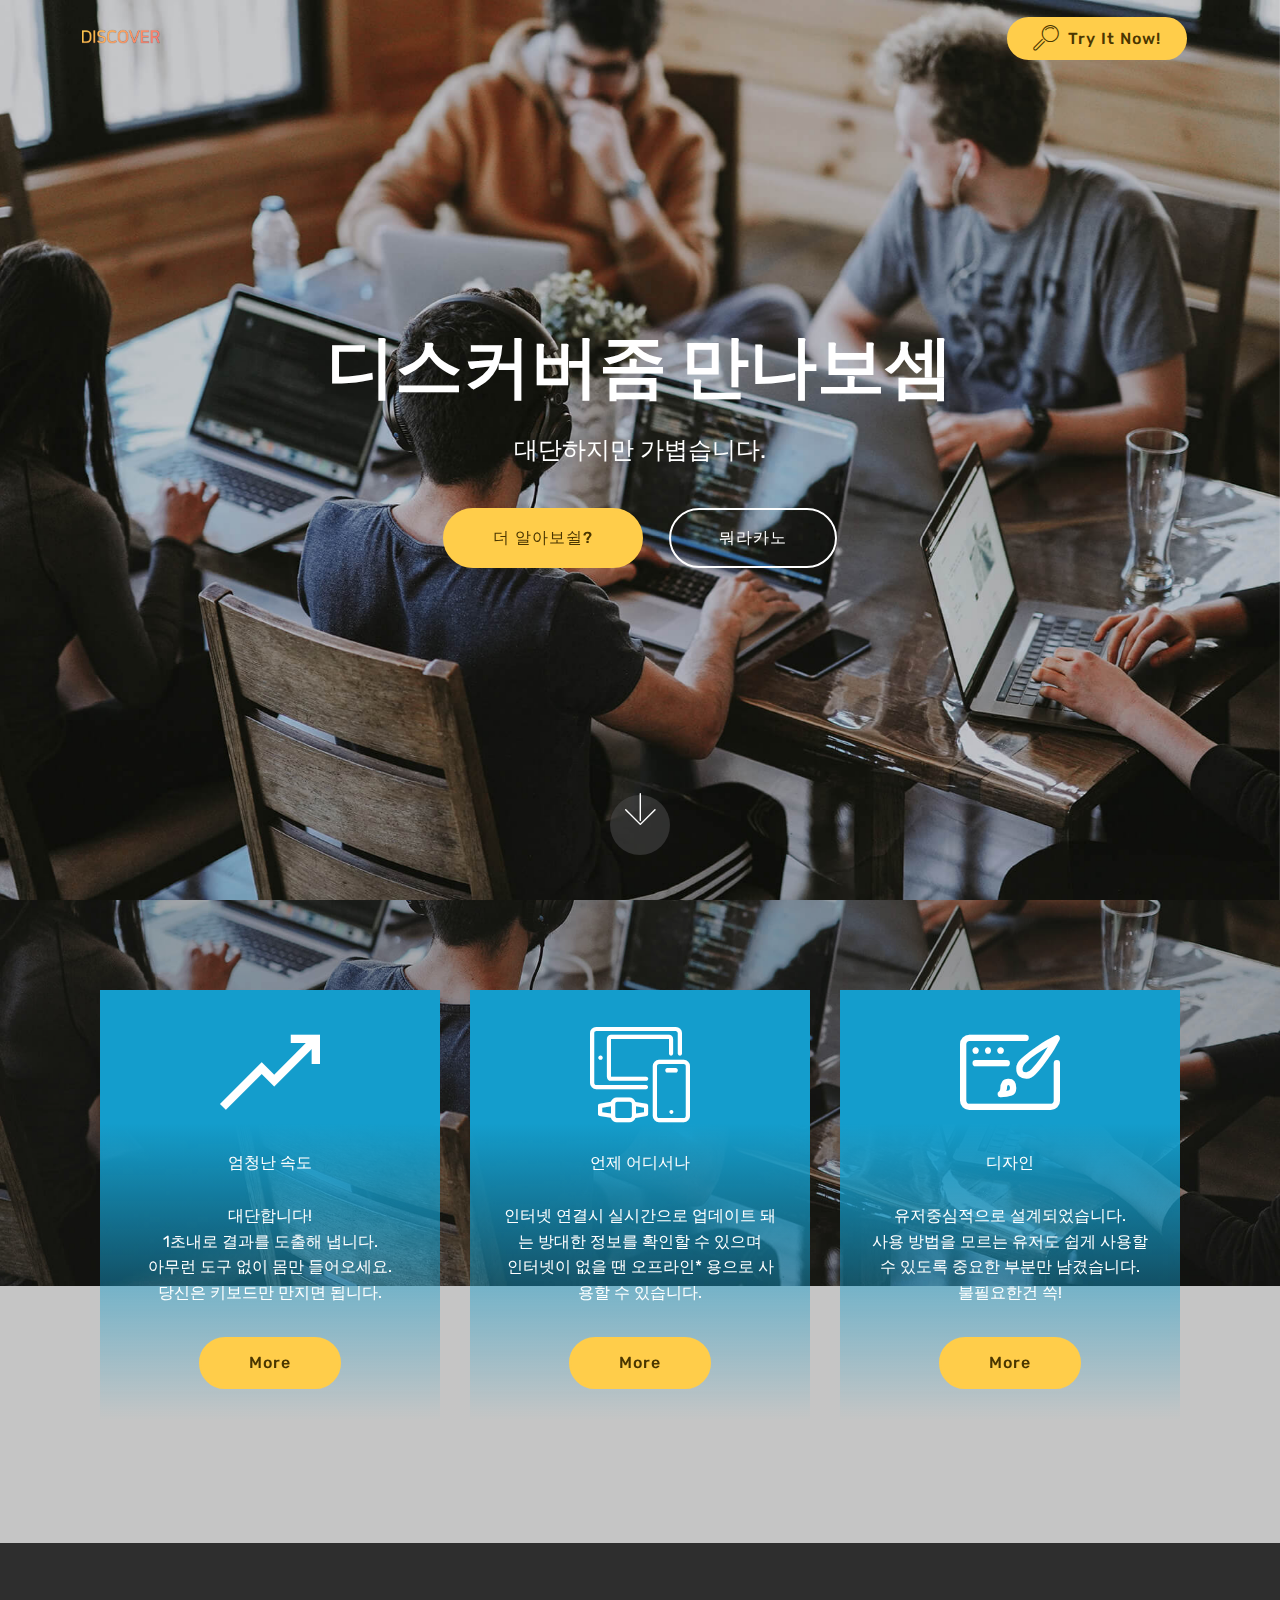
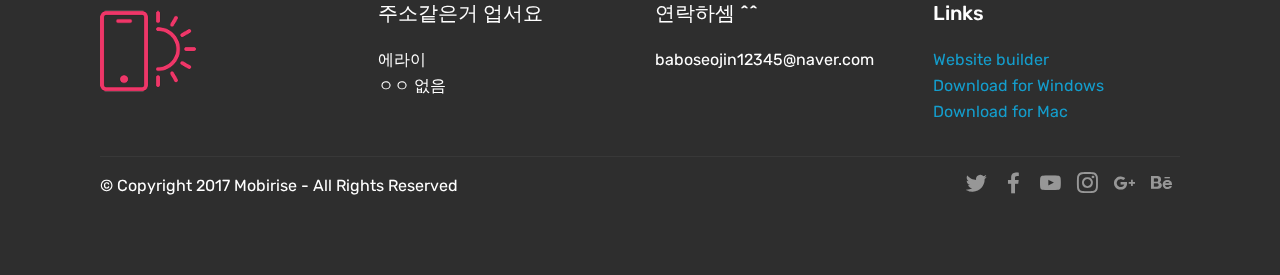
==== index.html @ 0648390c "create github pages" ====
<!DOCTYPE html>
<html  >
<head>
  <!-- Site made with Mobirise Website Builder v4.12.3, https://mobirise.com -->
  <meta charset="UTF-8">
  <meta http-equiv="X-UA-Compatible" content="IE=edge">
  <meta name="generator" content="Mobirise v4.12.3, mobirise.com">
  <meta name="viewport" content="width=device-width, initial-scale=1, minimum-scale=1">
  <link rel="shortcut icon" href="assets/images/-.-1-48.png-122x90.png" type="image/x-icon">
  <meta name="description" content="디스커버에서 검색하세요.">
  
  
  <title>디스커버-최상의 검색엔진</title>
  <link rel="stylesheet" href="assets/web/assets/mobirise-icons2/mobirise2.css">
  <link rel="stylesheet" href="assets/web/assets/mobirise-icons/mobirise-icons.css">
  <link rel="stylesheet" href="assets/web/assets/mobirise-icons-bold/mobirise-icons-bold.css">
  <link rel="stylesheet" href="assets/bootstrap/css/bootstrap.min.css">
  <link rel="stylesheet" href="assets/bootstrap/css/bootstrap-grid.min.css">
  <link rel="stylesheet" href="assets/bootstrap/css/bootstrap-reboot.min.css">
  <link rel="stylesheet" href="assets/tether/tether.min.css">
  <link rel="stylesheet" href="assets/socicon/css/styles.css">
  <link rel="stylesheet" href="assets/dropdown/css/style.css">
  <link rel="stylesheet" href="assets/theme/css/style.css">
  <link rel="preload" as="style" href="assets/mobirise/css/mbr-additional.css"><link rel="stylesheet" href="assets/mobirise/css/mbr-additional.css" type="text/css">
  
  
  
</head>
<body>
  <section class="menu cid-qTkzRZLJNu" once="menu" id="menu1-0">

    

    <nav class="navbar navbar-expand beta-menu navbar-dropdown align-items-center navbar-fixed-top navbar-toggleable-sm bg-color transparent">
        <button class="navbar-toggler navbar-toggler-right" type="button" data-toggle="collapse" data-target="#navbarSupportedContent" aria-controls="navbarSupportedContent" aria-expanded="false" aria-label="Toggle navigation">
            <div class="hamburger">
                <span></span>
                <span></span>
                <span></span>
                <span></span>
            </div>
        </button>
        <div class="menu-logo">
            <div class="navbar-brand">
                <span class="navbar-logo">
                    <a href="http://naver.me/FGpMExD5" target="_blank">
                         <img src="assets/images/-.-1-48.png-122x90.png" alt="discover" title="" style="height: 3.8rem;">
                    </a>
                </span>
                
            </div>
        </div>
        <div class="collapse navbar-collapse" id="navbarSupportedContent">
            <ul class="navbar-nav nav-dropdown" data-app-modern-menu="true"><li class="nav-item">
                    <a class="nav-link link text-white display-4" href="https://mobirise.com">
                        </a>
                </li></ul>
            <div class="navbar-buttons mbr-section-btn"><a class="btn btn-sm btn-success display-4" href="http://naver.me/FGpMExD5"><span class="mbri-search mbr-iconfont mbr-iconfont-btn"></span>
                    
                    Try It Now!
                </a></div>
        </div>
    </nav>
</section>

<section class="engine"><a href="https://mobirise.info/e">how to make your own site</a></section><section class="cid-qTkA127IK8 mbr-fullscreen mbr-parallax-background" id="header2-1">

    

    

    <div class="container align-center">
        <div class="row justify-content-md-center">
            <div class="mbr-white col-md-10">
                <h1 class="mbr-section-title mbr-bold pb-3 mbr-fonts-style display-1">디스커버좀 만나보셈</h1>
                
                <p class="mbr-text pb-3 mbr-fonts-style display-5">대단하지만 가볍습니다.<br></p>
                <div class="mbr-section-btn"><a class="btn btn-md btn-success display-7" href="http://naver.me/FGpMExD5">더 알아보쉴?</a>
                    <a class="btn btn-md btn-white-outline display-7" href="http://naver.me/FGpMExD5">뭐라카노</a></div>
            </div>
        </div>
    </div>
    <div class="mbr-arrow hidden-sm-down" aria-hidden="true">
        <a href="#next">
            <i class="mbri-down mbr-iconfont"></i>
        </a>
    </div>
</section>

<section class="features8 cid-rXIquACyqT mbr-parallax-background" id="features8-6">

    

    <div class="mbr-overlay" style="opacity: 0.2; background-color: rgb(35, 35, 35);">
    </div>

    <div class="container">
        <div class="media-container-row">

            <div class="card  col-12 col-md-6 col-lg-4">
                <div class="card-img">
                    <span class="mbr-iconfont mobi-mbri-growing-chart mobi-mbri"></span>
                </div>
                <div class="card-box align-center">
                    <h4 class="card-title mbr-fonts-style display-7">엄청난 속도</h4>
                    <p class="mbr-text mbr-fonts-style display-7">
                       대단합니다!<br>1초내로 결과를 도출해 냅니다.<br>아무런 도구 없이 몸만 들어오세요.<br>당신은 키보드만 만지면 됩니다.</p>
                    <div class="mbr-section-btn text-center"><a href="https://mobirise.co" class="btn btn-success display-4">
                            More
                        </a></div>
                </div>
            </div>

            <div class="card  col-12 col-md-6 col-lg-4">
                <div class="card-img">
                    <span class="mbr-iconfont mbri-devices"></span>
                </div>
                <div class="card-box align-center">
                    <h4 class="card-title mbr-fonts-style display-7">
                        언제 어디서나</h4>
                    <p class="mbr-text mbr-fonts-style display-7">인터넷 연결시 실시간으로 업데이트 돼는 방대한 정보를 확인할 수 있으며<br>인터넷이 없을 땐 오프라인* 용으로 사용할 수 있습니다.</p>
                    <div class="mbr-section-btn text-center"><a href="https://mobirise.co" class="btn btn-success display-4">
                            More
                        </a></div>
                </div>
            </div>

            <div class="card  col-12 col-md-6 col-lg-4">
                <div class="card-img">
                    <span class="mbr-iconfont mbrib-website-theme"></span>
                </div>
                <div class="card-box align-center">
                    <h4 class="card-title mbr-fonts-style display-7">디자인</h4>
                    <p class="mbr-text mbr-fonts-style display-7">유저중심적으로 설계되었습니다.<br>사용 방법을 모르는 유저도 쉽게 사용할 수 있도록 중요한 부분만 남겼습니다.<br>불필요한건 쓱!</p>
                    <div class="mbr-section-btn text-center"><a href="https://mobirise.co" class="btn btn-success display-4">
                            More
                        </a></div>
                </div>
            </div>

            
        </div>
    </div>
</section>

<section class="cid-qTkAaeaxX5" id="footer1-2">

    

    

    <div class="container">
        <div class="media-container-row content text-white">
            <div class="col-12 col-md-3">
                <div class="media-wrap">
                    <a href="https://mobirise.com/">
                        <img src="assets/images/logo2.png" alt="Mobirise">
                    </a>
                </div>
            </div>
            <div class="col-12 col-md-3 mbr-fonts-style display-7">
                <h5 class="pb-3">
                    주소같은거 업서요</h5>
                <p class="mbr-text">에라이<br>ㅇㅇ 없음</p>
            </div>
            <div class="col-12 col-md-3 mbr-fonts-style display-7">
                <h5 class="pb-3">연락하셈 ^^</h5>
                <p class="mbr-text">baboseojin12345@naver.com<br><br></p>
            </div>
            <div class="col-12 col-md-3 mbr-fonts-style display-7">
                <h5 class="pb-3">
                    Links
                </h5>
                <p class="mbr-text">
                    <a class="text-primary" href="https://mobirise.com/">Website builder</a>
                    <br><a class="text-primary" href="https://mobirise.com/mobirise-free-win.zip">Download for Windows</a>
                    <br><a class="text-primary" href="https://mobirise.com/mobirise-free-mac.zip">Download for Mac</a>
                </p>
            </div>
        </div>
        <div class="footer-lower">
            <div class="media-container-row">
                <div class="col-sm-12">
                    <hr>
                </div>
            </div>
            <div class="media-container-row mbr-white">
                <div class="col-sm-6 copyright">
                    <p class="mbr-text mbr-fonts-style display-7">
                        © Copyright 2017 Mobirise - All Rights Reserved
                    </p>
                </div>
                <div class="col-md-6">
                    <div class="social-list align-right">
                        <div class="soc-item">
                            <a href="https://twitter.com/mobirise" target="_blank">
                                <span class="socicon-twitter socicon mbr-iconfont mbr-iconfont-social"></span>
                            </a>
                        </div>
                        <div class="soc-item">
                            <a href="https://www.facebook.com/pages/Mobirise/1616226671953247" target="_blank">
                                <span class="socicon-facebook socicon mbr-iconfont mbr-iconfont-social"></span>
                            </a>
                        </div>
                        <div class="soc-item">
                            <a href="https://www.youtube.com/c/mobirise" target="_blank">
                                <span class="socicon-youtube socicon mbr-iconfont mbr-iconfont-social"></span>
                            </a>
                        </div>
                        <div class="soc-item">
                            <a href="https://instagram.com/mobirise" target="_blank">
                                <span class="socicon-instagram socicon mbr-iconfont mbr-iconfont-social"></span>
                            </a>
                        </div>
                        <div class="soc-item">
                            <a href="https://plus.google.com/u/0/+Mobirise" target="_blank">
                                <span class="socicon-googleplus socicon mbr-iconfont mbr-iconfont-social"></span>
                            </a>
                        </div>
                        <div class="soc-item">
                            <a href="https://www.behance.net/Mobirise" target="_blank">
                                <span class="socicon-behance socicon mbr-iconfont mbr-iconfont-social"></span>
                            </a>
                        </div>
                    </div>
                </div>
            </div>
        </div>
    </div>
</section>


  <script src="assets/web/assets/jquery/jquery.min.js"></script>
  <script src="assets/popper/popper.min.js"></script>
  <script src="assets/bootstrap/js/bootstrap.min.js"></script>
  <script src="assets/tether/tether.min.js"></script>
  <script src="assets/touchswipe/jquery.touch-swipe.min.js"></script>
  <script src="assets/parallax/jarallax.min.js"></script>
  <script src="assets/smoothscroll/smooth-scroll.js"></script>
  <script src="assets/dropdown/js/nav-dropdown.js"></script>
  <script src="assets/dropdown/js/navbar-dropdown.js"></script>
  <script src="assets/theme/js/script.js"></script>
  
  
</body>
</html>
---- assets/web/assets/mobirise-icons2/mobirise2.css ----
@font-face {
  font-family: 'Moririse2';
  font-display: swap;
  src:  url('mobirise2.eot?f2bix4');
  src:  url('mobirise2.eot?f2bix4#iefix') format('embedded-opentype'),
    url('mobirise2.ttf?f2bix4') format('truetype'),
    url('mobirise2.woff?f2bix4') format('woff'),
    url('mobirise2.svg?f2bix4#mobirise2') format('svg');
  font-weight: normal;
  font-style: normal;
}

[class^="mobi-"], [class*=" mobi-"] {
  /* use !important to prevent issues with browser extensions that change fonts */
  font-family: 'Moririse2' !important;
  speak: none;
  font-style: normal;
  font-weight: normal;
  font-variant: normal;
  text-transform: none;
  line-height: 1;

  /* Better Font Rendering =========== */
  -webkit-font-smoothing: antialiased;
  -moz-osx-font-smoothing: grayscale;
}

.mobi-mbri-add-submenu:before {
  content: "\e900";
}
.mobi-mbri-alert:before {
  content: "\e901";
}
.mobi-mbri-align-center:before {
  content: "\e902";
}
.mobi-mbri-align-justify:before {
  content: "\e903";
}
.mobi-mbri-align-left:before {
  content: "\e904";
}
.mobi-mbri-align-right:before {
  content: "\e905";
}
.mobi-mbri-android:before {
  content: "\e906";
}
.mobi-mbri-apple:before {
  content: "\e907";
}
.mobi-mbri-arrow-down:before {
  content: "\e908";
}
.mobi-mbri-arrow-next:before {
  content: "\e909";
}
.mobi-mbri-arrow-prev:before {
  content: "\e90a";
}
.mobi-mbri-arrow-up:before {
  content: "\e90b";
}
.mobi-mbri-bold:before {
  content: "\e90c";
}
.mobi-mbri-bookmark:before {
  content: "\e90d";
}
.mobi-mbri-bootstrap:before {
  content: "\e90e";
}
.mobi-mbri-briefcase:before {
  content: "\e90f";
}
.mobi-mbri-browse:before {
  content: "\e910";
}
.mobi-mbri-bulleted-list:before {
  content: "\e911";
}
.mobi-mbri-calendar:before {
  content: "\e912";
}
.mobi-mbri-camera:before {
  content: "\e913";
}
.mobi-mbri-cart-add:before {
  content: "\e914";
}
.mobi-mbri-cart-full:before {
  content: "\e915";
}
.mobi-mbri-cash:before {
  content: "\e916";
}
.mobi-mbri-change-style:before {
  content: "\e917";
}
.mobi-mbri-chat:before {
  content: "\e918";
}
.mobi-mbri-clock:before {
  content: "\e919";
}
.mobi-mbri-close:before {
  content: "\e91a";
}
.mobi-mbri-cloud:before {
  content: "\e91b";
}
.mobi-mbri-code:before {
  content: "\e91c";
}
.mobi-mbri-contact-form:before {
  content: "\e91d";
}
.mobi-mbri-credit-card:before {
  content: "\e91e";
}
.mobi-mbri-cursor-click:before {
  content: "\e91f";
}
.mobi-mbri-cust-feedback:before {
  content: "\e920";
}
.mobi-mbri-database:before {
  content: "\e921";
}
.mobi-mbri-delivery:before {
  content: "\e922";
}
.mobi-mbri-desktop:before {
  content: "\e923";
}
.mobi-mbri-devices:before {
  content: "\e924";
}
.mobi-mbri-down:before {
  content: "\e925";
}
.mobi-mbri-download-2:before {
  content: "\e926";
}
.mobi-mbri-download:before {
  content: "\e927";
}
.mobi-mbri-drag-n-drop-2:before {
  content: "\e928";
}
.mobi-mbri-drag-n-drop:before {
  content: "\e929";
}
.mobi-mbri-edit-2:before {
  content: "\e92a";
}
.mobi-mbri-edit:before {
  content: "\e92b";
}
.mobi-mbri-error:before {
  content: "\e92c";
}
.mobi-mbri-extension:before {
  content: "\e92d";
}
.mobi-mbri-features:before {
  content: "\e92e";
}
.mobi-mbri-file:before {
  content: "\e92f";
}
.mobi-mbri-flag:before {
  content: "\e930";
}
.mobi-mbri-folder:before {
  content: "\e931";
}
.mobi-mbri-gift:before {
  content: "\e932";
}
.mobi-mbri-github:before {
  content: "\e933";
}
.mobi-mbri-globe-2:before {
  content: "\e934";
}
.mobi-mbri-globe:before {
  content: "\e935";
}
.mobi-mbri-growing-chart:before {
  content: "\e936";
}
.mobi-mbri-hearth:before {
  content: "\e937";
}
.mobi-mbri-help:before {
  content: "\e938";
}
.mobi-mbri-home:before {
  content: "\e939";
}
.mobi-mbri-hot-cup:before {
  content: "\e93a";
}
.mobi-mbri-idea:before {
  content: "\e93b";
}
.mobi-mbri-image-gallery:before {
  content: "\e93c";
}
.mobi-mbri-image-slider:before {
  content: "\e93d";
}
.mobi-mbri-info:before {
  content: "\e93e";
}
.mobi-mbri-italic:before {
  content: "\e93f";
}
.mobi-mbri-key:before {
  content: "\e940";
}
.mobi-mbri-laptop:before {
  content: "\e941";
}
.mobi-mbri-layers:before {
  content: "\e942";
}
.mobi-mbri-left-right:before {
  content: "\e943";
}
.mobi-mbri-left:before {
  content: "\e944";
}
.mobi-mbri-letter:before {
  content: "\e945";
}
.mobi-mbri-like:before {
  content: "\e946";
}
.mobi-mbri-link:before {
  content: "\e947";
}
.mobi-mbri-lock:before {
  content: "\e948";
}
.mobi-mbri-login:before {
  content: "\e949";
}
.mobi-mbri-logout:before {
  content: "\e94a";
}
.mobi-mbri-magic-stick:before {
  content: "\e94b";
}
.mobi-mbri-map-pin:before {
  content: "\e94c";
}
.mobi-mbri-menu:before {
  content: "\e94d";
}
.mobi-mbri-mobile-2:before {
  content: "\e94e";
}
.mobi-mbri-mobile-horizontal:before {
  content: "\e94f";
}
.mobi-mbri-mobile:before {
  content: "\e950";
}
.mobi-mbri-mobirise:before {
  content: "\e951";
}
.mobi-mbri-more-horizontal:before {
  content: "\e952";
}
.mobi-mbri-more-vertical:before {
  content: "\e953";
}
.mobi-mbri-music:before {
  content: "\e954";
}
.mobi-mbri-new-file:before {
  content: "\e955";
}
.mobi-mbri-numbered-list:before {
  content: "\e956";
}
.mobi-mbri-opened-folder:before {
  content: "\e957";
}
.mobi-mbri-pages:before {
  content: "\e958";
}
.mobi-mbri-paper-plane:before {
  content: "\e959";
}
.mobi-mbri-paperclip:before {
  content: "\e95a";
}
.mobi-mbri-phone:before {
  content: "\e95b";
}
.mobi-mbri-photo:before {
  content: "\e95c";
}
.mobi-mbri-photos:before {
  content: "\e95d";
}
.mobi-mbri-pin:before {
  content: "\e95e";
}
.mobi-mbri-play:before {
  content: "\e95f";
}
.mobi-mbri-plus:before {
  content: "\e960";
}
.mobi-mbri-preview:before {
  content: "\e961";
}
.mobi-mbri-print:before {
  content: "\e962";
}
.mobi-mbri-protect:before {
  content: "\e963";
}
.mobi-mbri-question:before {
  content: "\e964";
}
.mobi-mbri-quote-left:before {
  content: "\e965";
}
.mobi-mbri-quote-right:before {
  content: "\e966";
}
.mobi-mbri-redo:before {
  content: "\e967";
}
.mobi-mbri-refresh:before {
  content: "\e968";
}
.mobi-mbri-responsive-2:before {
  content: "\e969";
}
.mobi-mbri-responsive:before {
  content: "\e96a";
}
.mobi-mbri-right:before {
  content: "\e96b";
}
.mobi-mbri-rocket:before {
  content: "\e96c";
}
.mobi-mbri-sad-face:before {
  content: "\e96d";
}
.mobi-mbri-sale:before {
  content: "\e96e";
}
.mobi-mbri-save:before {
  content: "\e96f";
}
.mobi-mbri-search:before {
  content: "\e970";
}
.mobi-mbri-setting-2:before {
  content: "\e971";
}
.mobi-mbri-setting-3:before {
  content: "\e972";
}
.mobi-mbri-setting:before {
  content: "\e973";
}
.mobi-mbri-share:before {
  content: "\e974";
}
.mobi-mbri-shopping-bag:before {
  content: "\e975";
}
.mobi-mbri-shopping-basket:before {
  content: "\e976";
}
.mobi-mbri-shopping-cart:before {
  content: "\e977";
}
.mobi-mbri-sites:before {
  content: "\e978";
}
.mobi-mbri-smile-face:before {
  content: "\e979";
}
.mobi-mbri-speed:before {
  content: "\e97a";
}
.mobi-mbri-star:before {
  content: "\e97b";
}
.mobi-mbri-success:before {
  content: "\e97c";
}
.mobi-mbri-sun:before {
  content: "\e97d";
}
.mobi-mbri-sun2:before {
  content: "\e97e";
}
.mobi-mbri-tablet-vertical:before {
  content: "\e97f";
}
.mobi-mbri-tablet:before {
  content: "\e980";
}
.mobi-mbri-target:before {
  content: "\e981";
}
.mobi-mbri-timer:before {
  content: "\e982";
}
.mobi-mbri-to-ftp:before {
  content: "\e983";
}
.mobi-mbri-to-local-drive:before {
  content: "\e984";
}
.mobi-mbri-touch-swipe:before {
  content: "\e985";
}
.mobi-mbri-touch:before {
  content: "\e986";
}
.mobi-mbri-trash:before {
  content: "\e987";
}
.mobi-mbri-underline:before {
  content: "\e988";
}
.mobi-mbri-undo:before {
  content: "\e989";
}
.mobi-mbri-unlink:before {
  content: "\e98a";
}
.mobi-mbri-unlock:before {
  content: "\e98b";
}
.mobi-mbri-up-down:before {
  content: "\e98c";
}
.mobi-mbri-up:before {
  content: "\e98d";
}
.mobi-mbri-update:before {
  content: "\e98e";
}
.mobi-mbri-upload-2:before {
  content: "\e98f";
}
.mobi-mbri-upload:before {
  content: "\e990";
}
.mobi-mbri-user-2:before {
  content: "\e991";
}
.mobi-mbri-user:before {
  content: "\e992";
}
.mobi-mbri-users:before {
  content: "\e993";
}
.mobi-mbri-video-play:before {
  content: "\e994";
}
.mobi-mbri-video:before {
  content: "\e995";
}
.mobi-mbri-watch:before {
  content: "\e996";
}
.mobi-mbri-website-theme-2:before {
  content: "\e997";
}
.mobi-mbri-website-theme:before {
  content: "\e998";
}
.mobi-mbri-wifi:before {
  content: "\e999";
}
.mobi-mbri-windows:before {
  content: "\e99a";
}
.mobi-mbri-zoom-in:before {
  content: "\e99b";
}
.mobi-mbri-zoom-out:before {
  content: "\e99c";
}
---- assets/web/assets/mobirise-icons/mobirise-icons.css ----
@font-face {
  font-family: 'MobiriseIcons';
  src:  url('mobirise-icons.eot?spat4u');
  src:  url('mobirise-icons.eot?spat4u#iefix') format('embedded-opentype'),
    url('mobirise-icons.ttf?spat4u') format('truetype'),
    url('mobirise-icons.woff?spat4u') format('woff'),
    url('mobirise-icons.svg?spat4u#MobiriseIcons') format('svg');
  font-weight: normal;
  font-style: normal;
  font-display: swap;
}

[class^="mbri-"], [class*=" mbri-"] {
  /* use !important to prevent issues with browser extensions that change fonts */
  font-family: MobiriseIcons !important;
  speak: none;
  font-style: normal;
  font-weight: normal;
  font-variant: normal;
  text-transform: none;
  line-height: 1;

  /* Better Font Rendering =========== */
  -webkit-font-smoothing: antialiased;
  -moz-osx-font-smoothing: grayscale;
}

.mbri-add-submenu:before {
  content: "\e900";
}
.mbri-alert:before {
  content: "\e901";
}
.mbri-align-center:before {
  content: "\e902";
}
.mbri-align-justify:before {
  content: "\e903";
}
.mbri-align-left:before {
  content: "\e904";
}
.mbri-align-right:before {
  content: "\e905";
}
.mbri-android:before {
  content: "\e906";
}
.mbri-apple:before {
  content: "\e907";
}
.mbri-arrow-down:before {
  content: "\e908";
}
.mbri-arrow-next:before {
  content: "\e909";
}
.mbri-arrow-prev:before {
  content: "\e90a";
}
.mbri-arrow-up:before {
  content: "\e90b";
}
.mbri-bold:before {
  content: "\e90c";
}
.mbri-bookmark:before {
  content: "\e90d";
}
.mbri-bootstrap:before {
  content: "\e90e";
}
.mbri-briefcase:before {
  content: "\e90f";
}
.mbri-browse:before {
  content: "\e910";
}
.mbri-bulleted-list:before {
  content: "\e911";
}
.mbri-calendar:before {
  content: "\e912";
}
.mbri-camera:before {
  content: "\e913";
}
.mbri-cart-add:before {
  content: "\e914";
}
.mbri-cart-full:before {
  content: "\e915";
}
.mbri-cash:before {
  content: "\e916";
}
.mbri-change-style:before {
  content: "\e917";
}
.mbri-chat:before {
  content: "\e918";
}
.mbri-clock:before {
  content: "\e919";
}
.mbri-close:before {
  content: "\e91a";
}
.mbri-cloud:before {
  content: "\e91b";
}
.mbri-code:before {
  content: "\e91c";
}
.mbri-contact-form:before {
  content: "\e91d";
}
.mbri-credit-card:before {
  content: "\e91e";
}
.mbri-cursor-click:before {
  content: "\e91f";
}
.mbri-cust-feedback:before {
  content: "\e920";
}
.mbri-database:before {
  content: "\e921";
}
.mbri-delivery:before {
  content: "\e922";
}
.mbri-desktop:before {
  content: "\e923";
}
.mbri-devices:before {
  content: "\e924";
}
.mbri-down:before {
  content: "\e925";
}
.mbri-download:before {
  content: "\e989";
}
.mbri-drag-n-drop:before {
  content: "\e927";
}
.mbri-drag-n-drop2:before {
  content: "\e928";
}
.mbri-edit:before {
  content: "\e929";
}
.mbri-edit2:before {
  content: "\e92a";
}
.mbri-error:before {
  content: "\e92b";
}
.mbri-extension:before {
  content: "\e92c";
}
.mbri-features:before {
  content: "\e92d";
}
.mbri-file:before {
  content: "\e92e";
}
.mbri-flag:before {
  content: "\e92f";
}
.mbri-folder:before {
  content: "\e930";
}
.mbri-gift:before {
  content: "\e931";
}
.mbri-github:before {
  content: "\e932";
}
.mbri-globe:before {
  content: "\e933";
}
.mbri-globe-2:before {
  content: "\e934";
}
.mbri-growing-chart:before {
  content: "\e935";
}
.mbri-hearth:before {
  content: "\e936";
}
.mbri-help:before {
  content: "\e937";
}
.mbri-home:before {
  content: "\e938";
}
.mbri-hot-cup:before {
  content: "\e939";
}
.mbri-idea:before {
  content: "\e93a";
}
.mbri-image-gallery:before {
  content: "\e93b";
}
.mbri-image-slider:before {
  content: "\e93c";
}
.mbri-info:before {
  content: "\e93d";
}
.mbri-italic:before {
  content: "\e93e";
}
.mbri-key:before {
  content: "\e93f";
}
.mbri-laptop:before {
  content: "\e940";
}
.mbri-layers:before {
  content: "\e941";
}
.mbri-left-right:before {
  content: "\e942";
}
.mbri-left:before {
  content: "\e943";
}
.mbri-letter:before {
  content: "\e944";
}
.mbri-like:before {
  content: "\e945";
}
.mbri-link:before {
  content: "\e946";
}
.mbri-lock:before {
  content: "\e947";
}
.mbri-login:before {
  content: "\e948";
}
.mbri-logout:before {
  content: "\e949";
}
.mbri-magic-stick:before {
  content: "\e94a";
}
.mbri-map-pin:before {
  content: "\e94b";
}
.mbri-menu:before {
  content: "\e94c";
}
.mbri-mobile:before {
  content: "\e94d";
}
.mbri-mobile2:before {
  content: "\e94e";
}
.mbri-mobirise:before {
  content: "\e94f";
}
.mbri-more-horizontal:before {
  content: "\e950";
}
.mbri-more-vertical:before {
  content: "\e951";
}
.mbri-music:before {
  content: "\e952";
}
.mbri-new-file:before {
  content: "\e953";
}
.mbri-numbered-list:before {
  content: "\e954";
}
.mbri-opened-folder:before {
  content: "\e955";
}
.mbri-pages:before {
  content: "\e956";
}
.mbri-paper-plane:before {
  content: "\e957";
}
.mbri-paperclip:before {
  content: "\e958";
}
.mbri-photo:before {
  content: "\e959";
}
.mbri-photos:before {
  content: "\e95a";
}
.mbri-pin:before {
  content: "\e95b";
}
.mbri-play:before {
  content: "\e95c";
}
.mbri-plus:before {
  content: "\e95d";
}
.mbri-preview:before {
  content: "\e95e";
}
.mbri-print:before {
  content: "\e95f";
}
.mbri-protect:before {
  content: "\e960";
}
.mbri-question:before {
  content: "\e961";
}
.mbri-quote-left:before {
  content: "\e962";
}
.mbri-quote-right:before {
  content: "\e963";
}
.mbri-refresh:before {
  content: "\e964";
}
.mbri-responsive:before {
  content: "\e965";
}
.mbri-right:before {
  content: "\e966";
}
.mbri-rocket:before {
  content: "\e967";
}
.mbri-sad-face:before {
  content: "\e968";
}
.mbri-sale:before {
  content: "\e969";
}
.mbri-save:before {
  content: "\e96a";
}
.mbri-search:before {
  content: "\e96b";
}
.mbri-setting:before {
  content: "\e96c";
}
.mbri-setting2:before {
  content: "\e96d";
}
.mbri-setting3:before {
  content: "\e96e";
}
.mbri-share:before {
  content: "\e96f";
}
.mbri-shopping-bag:before {
  content: "\e970";
}
.mbri-shopping-basket:before {
  content: "\e971";
}
.mbri-shopping-cart:before {
  content: "\e972";
}
.mbri-sites:before {
  content: "\e973";
}
.mbri-smile-face:before {
  content: "\e974";
}
.mbri-speed:before {
  content: "\e975";
}
.mbri-star:before {
  content: "\e976";
}
.mbri-success:before {
  content: "\e977";
}
.mbri-sun:before {
  content: "\e978";
}
.mbri-sun2:before {
  content: "\e979";
}
.mbri-tablet:before {
  content: "\e97a";
}
.mbri-tablet-vertical:before {
  content: "\e97b";
}
.mbri-target:before {
  content: "\e97c";
}
.mbri-timer:before {
  content: "\e97d";
}
.mbri-to-ftp:before {
  content: "\e97e";
}
.mbri-to-local-drive:before {
  content: "\e97f";
}
.mbri-touch-swipe:before {
  content: "\e980";
}
.mbri-touch:before {
  content: "\e981";
}
.mbri-trash:before {
  content: "\e982";
}
.mbri-underline:before {
  content: "\e983";
}
.mbri-unlink:before {
  content: "\e984";
}
.mbri-unlock:before {
  content: "\e985";
}
.mbri-up-down:before {
  content: "\e986";
}
.mbri-up:before {
  content: "\e987";
}
.mbri-update:before {
  content: "\e988";
}
.mbri-upload:before {
 content: "\e926"; 
}
.mbri-user:before {
  content: "\e98a";
}
.mbri-user2:before {
  content: "\e98b";
}
.mbri-users:before {
  content: "\e98c";
}
.mbri-video:before {
  content: "\e98d";
}
.mbri-video-play:before {
  content: "\e98e";
}
.mbri-watch:before {
  content: "\e98f";
}
.mbri-website-theme:before {
  content: "\e990";
}
.mbri-wifi:before {
  content: "\e991";
}
.mbri-windows:before {
  content: "\e992";
}
.mbri-zoom-out:before {
  content: "\e993";
}
.mbri-redo:before {
  content: "\e994";
}
.mbri-undo:before {
  content: "\e995";
}
---- assets/web/assets/mobirise-icons-bold/mobirise-icons-bold.css ----
@font-face {
  font-family: 'mobirise-icons-bold';
  font-display: swap;
  src:  url('mobirise-icons-bold.eot?m1l4yr');
  src:  url('mobirise-icons-bold.eot?m1l4yr#iefix') format('embedded-opentype'),
    url('mobirise-icons-bold.ttf?m1l4yr') format('truetype'),
    url('mobirise-icons-bold.woff?m1l4yr') format('woff'),
    url('mobirise-icons-bold.svg?m1l4yr#mobirise-icons-bold') format('svg');
  font-weight: normal;
  font-style: normal;
}

[class^="mbrib-"], [class*="mbrib-"] {
  /* use !important to prevent issues with browser extensions that change fonts */
  font-family: 'mobirise-icons-bold' !important;
  speak: none;
  font-style: normal;
  font-weight: normal;
  font-variant: normal;
  text-transform: none;
  line-height: 1;

  /* Better Font Rendering =========== */
  -webkit-font-smoothing: antialiased;
  -moz-osx-font-smoothing: grayscale;
}

.mbrib-add-submenu:before {
  content: "\e900";
}
.mbrib-alert:before {
  content: "\e901";
}
.mbrib-align-center:before {
  content: "\e902";
}
.mbrib-align-justify:before {
  content: "\e903";
}
.mbrib-align-left:before {
  content: "\e904";
}
.mbrib-align-right:before {
  content: "\e905";
}
.mbrib-android:before {
  content: "\e906";
}
.mbrib-apple:before {
  content: "\e907";
}
.mbrib-arrow-down:before {
  content: "\e908";
}
.mbrib-arrow-next:before {
  content: "\e909";
}
.mbrib-arrow-prev:before {
  content: "\e90a";
}
.mbrib-arrow-up:before {
  content: "\e90b";
}
.mbrib-bold:before {
  content: "\e90c";
}
.mbrib-bookmark:before {
  content: "\e90d";
}
.mbrib-bootstrap:before {
  content: "\e90e";
}
.mbrib-briefcase:before {
  content: "\e90f";
}
.mbrib-browse:before {
  content: "\e910";
}
.mbrib-bulleted-list:before {
  content: "\e911";
}
.mbrib-calendar:before {
  content: "\e912";
}
.mbrib-camera:before {
  content: "\e913";
}
.mbrib-cart-add:before {
  content: "\e914";
}
.mbrib-cart-full:before {
  content: "\e915";
}
.mbrib-cash:before {
  content: "\e916";
}
.mbrib-change-style:before {
  content: "\e917";
}
.mbrib-chat:before {
  content: "\e918";
}
.mbrib-clock:before {
  content: "\e919";
}
.mbrib-close:before {
  content: "\e91a";
}
.mbrib-cloud:before {
  content: "\e91b";
}
.mbrib-code:before {
  content: "\e91c";
}
.mbrib-contact-form:before {
  content: "\e91d";
}
.mbrib-credit-card:before {
  content: "\e91e";
}
.mbrib-cursor-click:before {
  content: "\e91f";
}
.mbrib-cust-feedback:before {
  content: "\e920";
}
.mbrib-database:before {
  content: "\e921";
}
.mbrib-delivery:before {
  content: "\e922";
}
.mbrib-desktop:before {
  content: "\e923";
}
.mbrib-devices:before {
  content: "\e924";
}
.mbrib-down:before {
  content: "\e925";
}
.mbrib-download:before {
  content: "\e926";
}
.mbrib-drag-n-drop:before {
  content: "\e927";
}
.mbrib-drag-n-drop2:before {
  content: "\e928";
}
.mbrib-edit:before {
  content: "\e929";
}
.mbrib-edit2:before {
  content: "\e92a";
}
.mbrib-error:before {
  content: "\e92b";
}
.mbrib-extension:before {
  content: "\e92c";
}
.mbrib-features:before {
  content: "\e92d";
}
.mbrib-file:before {
  content: "\e92e";
}
.mbrib-flag:before {
  content: "\e92f";
}
.mbrib-folder:before {
  content: "\e930";
}
.mbrib-gift:before {
  content: "\e931";
}
.mbrib-github:before {
  content: "\e932";
}
.mbrib-globe-2:before {
  content: "\e933";
}
.mbrib-globe:before {
  content: "\e934";
}
.mbrib-growing-chart:before {
  content: "\e935";
}
.mbrib-hearth:before {
  content: "\e936";
}
.mbrib-help:before {
  content: "\e937";
}
.mbrib-home:before {
  content: "\e938";
}
.mbrib-hot-cup:before {
  content: "\e939";
}
.mbrib-idea:before {
  content: "\e93a";
}
.mbrib-image-gallery:before {
  content: "\e93b";
}
.mbrib-image-slider:before {
  content: "\e93c";
}
.mbrib-info:before {
  content: "\e93d";
}
.mbrib-italic:before {
  content: "\e93e";
}
.mbrib-key:before {
  content: "\e93f";
}
.mbrib-laptop:before {
  content: "\e940";
}
.mbrib-layers:before {
  content: "\e941";
}
.mbrib-left-right:before {
  content: "\e942";
}
.mbrib-left:before {
  content: "\e943";
}
.mbrib-letter:before {
  content: "\e944";
}
.mbrib-like:before {
  content: "\e945";
}
.mbrib-link:before {
  content: "\e946";
}
.mbrib-lock:before {
  content: "\e947";
}
.mbrib-login:before {
  content: "\e948";
}
.mbrib-logout:before {
  content: "\e949";
}
.mbrib-magic-stick:before {
  content: "\e94a";
}
.mbrib-map-pin:before {
  content: "\e94b";
}
.mbrib-menu:before {
  content: "\e94c";
}
.mbrib-mobile:before {
  content: "\e94d";
}
.mbrib-mobile2:before {
  content: "\e94e";
}
.mbrib-mobirise:before {
  content: "\e94f";
}
.mbrib-more-horizontal:before {
  content: "\e950";
}
.mbrib-more-vertical:before {
  content: "\e951";
}
.mbrib-music:before {
  content: "\e952";
}
.mbrib-new-file:before {
  content: "\e953";
}
.mbrib-numbered-list:before {
  content: "\e954";
}
.mbrib-opened-folder:before {
  content: "\e955";
}
.mbrib-pages:before {
  content: "\e956";
}
.mbrib-paper-plane:before {
  content: "\e957";
}
.mbrib-paperclip:before {
  content: "\e958";
}
.mbrib-photo:before {
  content: "\e959";
}
.mbrib-photos:before {
  content: "\e95a";
}
.mbrib-pin:before {
  content: "\e95b";
}
.mbrib-play:before {
  content: "\e95c";
}
.mbrib-plus:before {
  content: "\e95d";
}
.mbrib-preview:before {
  content: "\e95e";
}
.mbrib-print:before {
  content: "\e95f";
}
.mbrib-protect:before {
  content: "\e960";
}
.mbrib-question:before {
  content: "\e961";
}
.mbrib-quote-left:before {
  content: "\e962";
}
.mbrib-quote-right:before {
  content: "\e963";
}
.mbrib-redo:before {
  content: "\e964";
}
.mbrib-refresh:before {
  content: "\e965";
}
.mbrib-responsive:before {
  content: "\e966";
}
.mbrib-right:before {
  content: "\e967";
}
.mbrib-rocket:before {
  content: "\e968";
}
.mbrib-sad-face:before {
  content: "\e969";
}
.mbrib-sale:before {
  content: "\e96a";
}
.mbrib-save:before {
  content: "\e96b";
}
.mbrib-search:before {
  content: "\e96c";
}
.mbrib-setting:before {
  content: "\e96d";
}
.mbrib-setting2:before {
  content: "\e96e";
}
.mbrib-setting3:before {
  content: "\e96f";
}
.mbrib-share:before {
  content: "\e970";
}
.mbrib-shopping-bag:before {
  content: "\e971";
}
.mbrib-shopping-basket:before {
  content: "\e972";
}
.mbrib-shopping-cart:before {
  content: "\e973";
}
.mbrib-sites:before {
  content: "\e974";
}
.mbrib-smile-face:before {
  content: "\e975";
}
.mbrib-speed:before {
  content: "\e976";
}
.mbrib-star:before {
  content: "\e977";
}
.mbrib-success:before {
  content: "\e978";
}
.mbrib-sun:before {
  content: "\e979";
}
.mbrib-sun2:before {
  content: "\e97a";
}
.mbrib-tablet-vertical:before {
  content: "\e97b";
}
.mbrib-tablet:before {
  content: "\e97c";
}
.mbrib-target:before {
  content: "\e97d";
}
.mbrib-timer:before {
  content: "\e97e";
}
.mbrib-to-ftp:before {
  content: "\e97f";
}
.mbrib-to-local-drive:before {
  content: "\e980";
}
.mbrib-touch-swipe:before {
  content: "\e981";
}
.mbrib-touch:before {
  content: "\e982";
}
.mbrib-trash:before {
  content: "\e983";
}
.mbrib-underline:before {
  content: "\e984";
}
.mbrib-undo:before {
  content: "\e985";
}
.mbrib-unlink:before {
  content: "\e986";
}
.mbrib-unlock:before {
  content: "\e987";
}
.mbrib-up-down:before {
  content: "\e988";
}
.mbrib-up:before {
  content: "\e989";
}
.mbrib-update:before {
  content: "\e98a";
}
.mbrib-upload:before {
  content: "\e98b";
}
.mbrib-user:before {
  content: "\e98c";
}
.mbrib-user2:before {
  content: "\e98d";
}
.mbrib-users:before {
  content: "\e98e";
}
.mbrib-video-play:before {
  content: "\e98f";
}
.mbrib-video:before {
  content: "\e990";
}
.mbrib-watch:before {
  content: "\e991";
}
.mbrib-website-theme:before {
  content: "\e992";
}
.mbrib-wifi:before {
  content: "\e993";
}
.mbrib-windows:before {
  content: "\e994";
}
.mbrib-zoom-out:before {
  content: "\e995";
}
---- assets/socicon/css/styles.css ----
@charset "UTF-8";

@font-face {
  font-family: 'Socicon';
  src:  url('../fonts/socicon.eot');
  src:  url('../fonts/socicon.eot?#iefix') format('embedded-opentype'),
    url('../fonts/socicon.woff2') format('woff2'),
    url('../fonts/socicon.ttf') format('truetype'),
    url('../fonts/socicon.woff') format('woff'),
    url('../fonts/socicon.svg#socicon') format('svg');
  font-weight: normal;
  font-style: normal;
}

[data-icon]:before {
  font-family: "socicon" !important;
  content: attr(data-icon);
  font-style: normal !important;
  font-weight: normal !important;
  font-variant: normal !important;
  text-transform: none !important;
  speak: none;
  line-height: 1;
  -webkit-font-smoothing: antialiased;
  -moz-osx-font-smoothing: grayscale;
}

[class^="socicon-"], [class*=" socicon-"] {
  /* use !important to prevent issues with browser extensions that change fonts */
  font-family: 'Socicon' !important;
  speak: none;
  font-style: normal;
  font-weight: normal;
  font-variant: normal;
  text-transform: none;
  line-height: 1;

  /* Better Font Rendering =========== */
  -webkit-font-smoothing: antialiased;
  -moz-osx-font-smoothing: grayscale;
}

.socicon-eitaa:before {
  content: "\e97c";
}
.socicon-soroush:before {
  content: "\e97d";
}
.socicon-bale:before {
  content: "\e97e";
}
.socicon-zazzle:before {
  content: "\e97b";
}
.socicon-society6:before {
  content: "\e97a";
}
.socicon-redbubble:before {
  content: "\e979";
}
.socicon-avvo:before {
  content: "\e978";
}
.socicon-stitcher:before {
  content: "\e977";
}
.socicon-googlehangouts:before {
  content: "\e974";
}
.socicon-dlive:before {
  content: "\e975";
}
.socicon-vsco:before {
  content: "\e976";
}
.socicon-flipboard:before {
  content: "\e973";
}
.socicon-ubuntu:before {
  content: "\e958";
}
.socicon-artstation:before {
  content: "\e959";
}
.socicon-invision:before {
  content: "\e95a";
}
.socicon-torial:before {
  content: "\e95b";
}
.socicon-collectorz:before {
  content: "\e95c";
}
.socicon-seenthis:before {
  content: "\e95d";
}
.socicon-googleplaymusic:before {
  content: "\e95e";
}
.socicon-debian:before {
  content: "\e95f";
}
.socicon-filmfreeway:before {
  content: "\e960";
}
.socicon-gnome:before {
  content: "\e961";
}
.socicon-itchio:before {
  content: "\e962";
}
.socicon-jamendo:before {
  content: "\e963";
}
.socicon-mix:before {
  content: "\e964";
}
.socicon-sharepoint:before {
  content: "\e965";
}
.socicon-tinder:before {
  content: "\e966";
}
.socicon-windguru:before {
  content: "\e967";
}
.socicon-cdbaby:before {
  content: "\e968";
}
.socicon-elementaryos:before {
  content: "\e969";
}
.socicon-stage32:before {
  content: "\e96a";
}
.socicon-tiktok:before {
  content: "\e96b";
}
.socicon-gitter:before {
  content: "\e96c";
}
.socicon-letterboxd:before {
  content: "\e96d";
}
.socicon-threema:before {
  content: "\e96e";
}
.socicon-splice:before {
  content: "\e96f";
}
.socicon-metapop:before {
  content: "\e970";
}
.socicon-naver:before {
  content: "\e971";
}
.socicon-remote:before {
  content: "\e972";
}
.socicon-internet:before {
  content: "\e957";
}
.socicon-moddb:before {
  content: "\e94b";
}
.socicon-indiedb:before {
  content: "\e94c";
}
.socicon-traxsource:before {
  content: "\e94d";
}
.socicon-gamefor:before {
  content: "\e94e";
}
.socicon-pixiv:before {
  content: "\e94f";
}
.socicon-myanimelist:before {
  content: "\e950";
}
.socicon-blackberry:before {
  content: "\e951";
}
.socicon-wickr:before {
  content: "\e952";
}
.socicon-spip:before {
  content: "\e953";
}
.socicon-napster:before {
  content: "\e954";
}
.socicon-beatport:before {
  content: "\e955";
}
.socicon-hackerone:before {
  content: "\e956";
}
.socicon-hackernews:before {
  content: "\e946";
}
.socicon-smashwords:before {
  content: "\e947";
}
.socicon-kobo:before {
  content: "\e948";
}
.socicon-bookbub:before {
  content: "\e949";
}
.socicon-mailru:before {
  content: "\e94a";
}
.socicon-gitlab:before {
  content: "\e945";
}
.socicon-instructables:before {
  content: "\e944";
}
.socicon-portfolio:before {
  content: "\e943";
}
.socicon-codered:before {
  content: "\e940";
}
.socicon-origin:before {
  content: "\e941";
}
.socicon-nextdoor:before {
  content: "\e942";
}
.socicon-udemy:before {
  content: "\e93f";
}
.socicon-livemaster:before {
  content: "\e93e";
}
.socicon-crunchbase:before {
  content: "\e93b";
}
.socicon-homefy:before {
  content: "\e93c";
}
.socicon-calendly:before {
  content: "\e93d";
}
.socicon-realtor:before {
  content: "\e90f";
}
.socicon-tidal:before {
  content: "\e910";
}
.socicon-qobuz:before {
  content: "\e911";
}
.socicon-natgeo:before {
  content: "\e912";
}
.socicon-mastodon:before {
  content: "\e913";
}
.socicon-unsplash:before {
  content: "\e914";
}
.socicon-homeadvisor:before {
  content: "\e915";
}
.socicon-angieslist:before {
  content: "\e916";
}
.socicon-codepen:before {
  content: "\e917";
}
.socicon-slack:before {
  content: "\e918";
}
.socicon-openaigym:before {
  content: "\e919";
}
.socicon-logmein:before {
  content: "\e91a";
}
.socicon-fiverr:before {
  content: "\e91b";
}
.socicon-gotomeeting:before {
  content: "\e91c";
}
.socicon-aliexpress:before {
  content: "\e91d";
}
.socicon-guru:before {
  content: "\e91e";
}
.socicon-appstore:before {
  content: "\e91f";
}
.socicon-homes:before {
  content: "\e920";
}
.socicon-zoom:before {
  content: "\e921";
}
.socicon-alibaba:before {
  content: "\e922";
}
.socicon-craigslist:before {
  content: "\e923";
}
.socicon-wix:before {
  content: "\e924";
}
.socicon-redfin:before {
  content: "\e925";
}
.socicon-googlecalendar:before {
  content: "\e926";
}
.socicon-shopify:before {
  content: "\e927";
}
.socicon-freelancer:before {
  content: "\e928";
}
.socicon-seedrs:before {
  content: "\e929";
}
.socicon-bing:before {
  content: "\e92a";
}
.socicon-doodle:before {
  content: "\e92b";
}
.socicon-bonanza:before {
  content: "\e92c";
}
.socicon-squarespace:before {
  content: "\e92d";
}
.socicon-toptal:before {
  content: "\e92e";
}
.socicon-gust:before {
  content: "\e92f";
}
.socicon-ask:before {
  content: "\e930";
}
.socicon-trulia:before {
  content: "\e931";
}
.socicon-loomly:before {
  content: "\e932";
}
.socicon-ghost:before {
  content: "\e933";
}
.socicon-upwork:before {
  content: "\e934";
}
.socicon-fundable:before {
  content: "\e935";
}
.socicon-booking:before {
  content: "\e936";
}
.socicon-googlemaps:before {
  content: "\e937";
}
.socicon-zillow:before {
  content: "\e938";
}
.socicon-niconico:before {
  content: "\e939";
}
.socicon-toneden:before {
  content: "\e93a";
}
.socicon-augment:before {
  content: "\e908";
}
.socicon-bitbucket:before {
  content: "\e909";
}
.socicon-fyuse:before {
  content: "\e90a";
}
.socicon-yt-gaming:before {
  content: "\e90b";
}
.socicon-sketchfab:before {
  content: "\e90c";
}
.socicon-mobcrush:before {
  content: "\e90d";
}
.socicon-microsoft:before {
  content: "\e90e";
}
.socicon-pandora:before {
  content: "\e907";
}
.socicon-messenger:before {
  content: "\e906";
}
.socicon-gamewisp:before {
  content: "\e905";
}
.socicon-bloglovin:before {
  content: "\e904";
}
.socicon-tunein:before {
  content: "\e903";
}
.socicon-gamejolt:before {
  content: "\e901";
}
.socicon-trello:before {
  content: "\e902";
}
.socicon-spreadshirt:before {
  content: "\e900";
}
.socicon-500px:before {
  content: "\e000";
}
.socicon-8tracks:before {
  content: "\e001";
}
.socicon-airbnb:before {
  content: "\e002";
}
.socicon-alliance:before {
  content: "\e003";
}
.socicon-amazon:before {
  content: "\e004";
}
.socicon-amplement:before {
  content: "\e005";
}
.socicon-android:before {
  content: "\e006";
}
.socicon-angellist:before {
  content: "\e007";
}
.socicon-apple:before {
  content: "\e008";
}
.socicon-appnet:before {
  content: "\e009";
}
.socicon-baidu:before {
  content: "\e00a";
}
.socicon-bandcamp:before {
  content: "\e00b";
}
.socicon-battlenet:before {
  content: "\e00c";
}
.socicon-mixer:before {
  content: "\e00d";
}
.socicon-bebee:before {
  content: "\e00e";
}
.socicon-bebo:before {
  content: "\e00f";
}
.socicon-behance:before {
  content: "\e010";
}
.socicon-blizzard:before {
  content: "\e011";
}
.socicon-blogger:before {
  content: "\e012";
}
.socicon-buffer:before {
  content: "\e013";
}
.socicon-chrome:before {
  content: "\e014";
}
.socicon-coderwall:before {
  content: "\e015";
}
.socicon-curse:before {
  content: "\e016";
}
.socicon-dailymotion:before {
  content: "\e017";
}
.socicon-deezer:before {
  content: "\e018";
}
.socicon-delicious:before {
  content: "\e019";
}
.socicon-deviantart:before {
  content: "\e01a";
}
.socicon-diablo:before {
  content: "\e01b";
}
.socicon-digg:before {
  content: "\e01c";
}
.socicon-discord:before {
  content: "\e01d";
}
.socicon-disqus:before {
  content: "\e01e";
}
.socicon-douban:before {
  content: "\e01f";
}
.socicon-draugiem:before {
  content: "\e020";
}
.socicon-dribbble:before {
  content: "\e021";
}
.socicon-drupal:before {
  content: "\e022";
}
.socicon-ebay:before {
  content: "\e023";
}
.socicon-ello:before {
  content: "\e024";
}
.socicon-endomodo:before {
  content: "\e025";
}
.socicon-envato:before {
  content: "\e026";
}
.socicon-etsy:before {
  content: "\e027";
}
.socicon-facebook:before {
  content: "\e028";
}
.socicon-feedburner:before {
  content: "\e029";
}
.socicon-filmweb:before {
  content: "\e02a";
}
.socicon-firefox:before {
  content: "\e02b";
}
.socicon-flattr:before {
  content: "\e02c";
}
.socicon-flickr:before {
  content: "\e02d";
}
.socicon-formulr:before {
  content: "\e02e";
}
.socicon-forrst:before {
  content: "\e02f";
}
.socicon-foursquare:before {
  content: "\e030";
}
.socicon-friendfeed:before {
  content: "\e031";
}
.socicon-github:before {
  content: "\e032";
}
.socicon-goodreads:before {
  content: "\e033";
}
.socicon-google:before {
  content: "\e034";
}
.socicon-googlescholar:before {
  content: "\e035";
}
.socicon-googlegroups:before {
  content: "\e036";
}
.socicon-googlephotos:before {
  content: "\e037";
}
.socicon-googleplus:before {
  content: "\e038";
}
.socicon-grooveshark:before {
  content: "\e039";
}
.socicon-hackerrank:before {
  content: "\e03a";
}
.socicon-hearthstone:before {
  content: "\e03b";
}
.socicon-hellocoton:before {
  content: "\e03c";
}
.socicon-heroes:before {
  content: "\e03d";
}
.socicon-smashcast:before {
  content: "\e03e";
}
.socicon-horde:before {
  content: "\e03f";
}
.socicon-houzz:before {
  content: "\e040";
}
.socicon-icq:before {
  content: "\e041";
}
.socicon-identica:before {
  content: "\e042";
}
.socicon-imdb:before {
  content: "\e043";
}
.socicon-instagram:before {
  content: "\e044";
}
.socicon-issuu:before {
  content: "\e045";
}
.socicon-istock:before {
  content: "\e046";
}
.socicon-itunes:before {
  content: "\e047";
}
.socicon-keybase:before {
  content: "\e048";
}
.socicon-lanyrd:before {
  content: "\e049";
}
.socicon-lastfm:before {
  content: "\e04a";
}
.socicon-line:before {
  content: "\e04b";
}
.socicon-linkedin:before {
  content: "\e04c";
}
.socicon-livejournal:before {
  content: "\e04d";
}
.socicon-lyft:before {
  content: "\e04e";
}
.socicon-macos:before {
  content: "\e04f";
}
.socicon-mail:before {
  content: "\e050";
}
.socicon-medium:before {
  content: "\e051";
}
.socicon-meetup:before {
  content: "\e052";
}
.socicon-mixcloud:before {
  content: "\e053";
}
.socicon-modelmayhem:before {
  content: "\e054";
}
.socicon-mumble:before {
  content: "\e055";
}
.socicon-myspace:before {
  content: "\e056";
}
.socicon-newsvine:before {
  content: "\e057";
}
.socicon-nintendo:before {
  content: "\e058";
}
.socicon-npm:before {
  content: "\e059";
}
.socicon-odnoklassniki:before {
  content: "\e05a";
}
.socicon-openid:before {
  content: "\e05b";
}
.socicon-opera:before {
  content: "\e05c";
}
.socicon-outlook:before {
  content: "\e05d";
}
.socicon-overwatch:before {
  content: "\e05e";
}
.socicon-patreon:before {
  content: "\e05f";
}
.socicon-paypal:before {
  content: "\e060";
}
.socicon-periscope:before {
  content: "\e061";
}
.socicon-persona:before {
  content: "\e062";
}
.socicon-pinterest:before {
  content: "\e063";
}
.socicon-play:before {
  content: "\e064";
}
.socicon-player:before {
  content: "\e065";
}
.socicon-playstation:before {
  content: "\e066";
}
.socicon-pocket:before {
  content: "\e067";
}
.socicon-qq:before {
  content: "\e068";
}
.socicon-quora:before {
  content: "\e069";
}
.socicon-raidcall:before {
  content: "\e06a";
}
.socicon-ravelry:before {
  content: "\e06b";
}
.socicon-reddit:before {
  content: "\e06c";
}
.socicon-renren:before {
  content: "\e06d";
}
.socicon-researchgate:before {
  content: "\e06e";
}
.socicon-residentadvisor:before {
  content: "\e06f";
}
.socicon-reverbnation:before {
  content: "\e070";
}
.socicon-rss:before {
  content: "\e071";
}
.socicon-sharethis:before {
  content: "\e072";
}
.socicon-skype:before {
  content: "\e073";
}
.socicon-slideshare:before {
  content: "\e074";
}
.socicon-smugmug:before {
  content: "\e075";
}
.socicon-snapchat:before {
  content: "\e076";
}
.socicon-songkick:before {
  content: "\e077";
}
.socicon-soundcloud:before {
  content: "\e078";
}
.socicon-spotify:before {
  content: "\e079";
}
.socicon-stackexchange:before {
  content: "\e07a";
}
.socicon-stackoverflow:before {
  content: "\e07b";
}
.socicon-starcraft:before {
  content: "\e07c";
}
.socicon-stayfriends:before {
  content: "\e07d";
}
.socicon-steam:before {
  content: "\e07e";
}
.socicon-storehouse:before {
  content: "\e07f";
}
.socicon-strava:before {
  content: "\e080";
}
.socicon-streamjar:before {
  content: "\e081";
}
.socicon-stumbleupon:before {
  content: "\e082";
}
.socicon-swarm:before {
  content: "\e083";
}
.socicon-teamspeak:before {
  content: "\e084";
}
.socicon-teamviewer:before {
  content: "\e085";
}
.socicon-technorati:before {
  content: "\e086";
}
.socicon-telegram:before {
  content: "\e087";
}
.socicon-tripadvisor:before {
  content: "\e088";
}
.socicon-tripit:before {
  content: "\e089";
}
.socicon-triplej:before {
  content: "\e08a";
}
.socicon-tumblr:before {
  content: "\e08b";
}
.socicon-twitch:before {
  content: "\e08c";
}
.socicon-twitter:before {
  content: "\e08d";
}
.socicon-uber:before {
  content: "\e08e";
}
.socicon-ventrilo:before {
  content: "\e08f";
}
.socicon-viadeo:before {
  content: "\e090";
}
.socicon-viber:before {
  content: "\e091";
}
.socicon-viewbug:before {
  content: "\e092";
}
.socicon-vimeo:before {
  content: "\e093";
}
.socicon-vine:before {
  content: "\e094";
}
.socicon-vkontakte:before {
  content: "\e095";
}
.socicon-warcraft:before {
  content: "\e096";
}
.socicon-wechat:before {
  content: "\e097";
}
.socicon-weibo:before {
  content: "\e098";
}
.socicon-whatsapp:before {
  content: "\e099";
}
.socicon-wikipedia:before {
  content: "\e09a";
}
.socicon-windows:before {
  content: "\e09b";
}
.socicon-wordpress:before {
  content: "\e09c";
}
.socicon-wykop:before {
  content: "\e09d";
}
.socicon-xbox:before {
  content: "\e09e";
}
.socicon-xing:before {
  content: "\e09f";
}
.socicon-yahoo:before {
  content: "\e0a0";
}
.socicon-yammer:before {
  content: "\e0a1";
}
.socicon-yandex:before {
  content: "\e0a2";
}
.socicon-yelp:before {
  content: "\e0a3";
}
.socicon-younow:before {
  content: "\e0a4";
}
.socicon-youtube:before {
  content: "\e0a5";
}
.socicon-zapier:before {
  content: "\e0a6";
}
.socicon-zerply:before {
  content: "\e0a7";
}
.socicon-zomato:before {
  content: "\e0a8";
}
.socicon-zynga:before {
  content: "\e0a9";
}
---- assets/dropdown/css/style.css ----
.navbar-dropdown {
  left: 0;
  padding: 0;
  position: absolute;
  right: 0;
  top: 0;
  transition: all 0.45s ease;
  z-index: 1030;
  background: #282828; }
  .navbar-dropdown .navbar-logo {
    margin-right: 0.8rem;
    transition: margin 0.3s ease-in-out;
    vertical-align: middle; }
    .navbar-dropdown .navbar-logo img {
      height: 3.125rem;
      transition: all 0.3s ease-in-out; }
    .navbar-dropdown .navbar-logo.mbr-iconfont {
      font-size: 3.125rem;
      line-height: 3.125rem; }
  .navbar-dropdown .navbar-caption {
    font-weight: 700;
    white-space: normal;
    vertical-align: -4px;
    line-height: 3.125rem !important; }
    .navbar-dropdown .navbar-caption, .navbar-dropdown .navbar-caption:hover {
      color: inherit;
      text-decoration: none; }
  .navbar-dropdown .mbr-iconfont + .navbar-caption {
    vertical-align: -1px; }
  .navbar-dropdown.navbar-fixed-top {
    position: fixed; }
  .navbar-dropdown .navbar-brand span {
    vertical-align: -4px; }
  .navbar-dropdown.bg-color.transparent {
    background: none; }
  .navbar-dropdown.navbar-short .navbar-brand {
    padding: 0.625rem 0; }
    .navbar-dropdown.navbar-short .navbar-brand span {
      vertical-align: -1px; }
  .navbar-dropdown.navbar-short .navbar-caption {
    line-height: 2.375rem !important;
    vertical-align: -2px; }
  .navbar-dropdown.navbar-short .navbar-logo {
    margin-right: 0.5rem; }
    .navbar-dropdown.navbar-short .navbar-logo img {
      height: 2.375rem; }
    .navbar-dropdown.navbar-short .navbar-logo.mbr-iconfont {
      font-size: 2.375rem;
      line-height: 2.375rem; }
  .navbar-dropdown.navbar-short .mbr-table-cell {
    height: 3.625rem; }
  .navbar-dropdown .navbar-close {
    left: 0.6875rem;
    position: fixed;
    top: 0.75rem;
    z-index: 1000; }
  .navbar-dropdown .hamburger-icon {
    content: "";
    display: inline-block;
    vertical-align: middle;
    width: 16px;
    -webkit-box-shadow: 0 -6px 0 1px #282828,0 0 0 1px #282828,0 6px 0 1px #282828;
    -moz-box-shadow: 0 -6px 0 1px #282828,0 0 0 1px #282828,0 6px 0 1px #282828;
    box-shadow: 0 -6px 0 1px #282828,0 0 0 1px #282828,0 6px 0 1px #282828; }

.dropdown-menu .dropdown-toggle[data-toggle="dropdown-submenu"]::after {
  border-bottom: 0.35em solid transparent;
  border-left: 0.35em solid;
  border-right: 0;
  border-top: 0.35em solid transparent;
  margin-left: 0.3rem; }

.dropdown-menu .dropdown-item:focus {
  outline: 0; }

.nav-dropdown {
  font-size: 0.75rem;
  font-weight: 500;
  height: auto !important; }
  .nav-dropdown .nav-btn {
    padding-left: 1rem; }
  .nav-dropdown .link {
    margin: .667em 1.667em;
    font-weight: 500;
    padding: 0;
    transition: color .2s ease-in-out; }
    .nav-dropdown .link.dropdown-toggle {
      margin-right: 2.583em; }
      .nav-dropdown .link.dropdown-toggle::after {
        margin-left: .25rem;
        border-top: 0.35em solid;
        border-right: 0.35em solid transparent;
        border-left: 0.35em solid transparent;
        border-bottom: 0; }
      .nav-dropdown .link.dropdown-toggle[aria-expanded="true"] {
        margin: 0;
        padding: 0.667em 3.263em  0.667em 1.667em; }
  .nav-dropdown .link::after,
  .nav-dropdown .dropdown-item::after {
    color: inherit; }
  .nav-dropdown .btn {
    font-size: 0.75rem;
    font-weight: 700;
    letter-spacing: 0;
    margin-bottom: 0;
    padding-left: 1.25rem;
    padding-right: 1.25rem; }
  .nav-dropdown .dropdown-menu {
    border-radius: 0;
    border: 0;
    left: 0;
    margin: 0;
    padding-bottom: 1.25rem;
    padding-top: 1.25rem;
    position: relative; }
  .nav-dropdown .dropdown-submenu {
    margin-left: 0.125rem;
    top: 0; }
  .nav-dropdown .dropdown-item {
    font-weight: 500;
    line-height: 2;
    padding: 0.3846em 4.615em 0.3846em 1.5385em;
    position: relative;
    transition: color .2s ease-in-out, background-color .2s ease-in-out; }
    .nav-dropdown .dropdown-item::after {
      margin-top: -0.3077em;
      position: absolute;
      right: 1.1538em;
      top: 50%; }
    .nav-dropdown .dropdown-item:focus, .nav-dropdown .dropdown-item:hover {
      background: none; }

@media (max-width: 767px) {
  .nav-dropdown.navbar-toggleable-sm {
    bottom: 0;
    display: none;
    left: 0;
    overflow-x: hidden;
    position: fixed;
    top: 0;
    transform: translateX(-100%);
    -ms-transform: translateX(-100%);
    -webkit-transform: translateX(-100%);
    width: 18.75rem;
    z-index: 999; } }
.nav-dropdown.navbar-toggleable-xl {
  bottom: 0;
  display: none;
  left: 0;
  overflow-x: hidden;
  position: fixed;
  top: 0;
  transform: translateX(-100%);
  -ms-transform: translateX(-100%);
  -webkit-transform: translateX(-100%);
  width: 18.75rem;
  z-index: 999; }

.nav-dropdown-sm {
  display: block !important;
  overflow-x: hidden;
  overflow: auto;
  padding-top: 3.875rem; }
  .nav-dropdown-sm::after {
    content: "";
    display: block;
    height: 3rem;
    width: 100%; }
  .nav-dropdown-sm.collapse.in ~ .navbar-close {
    display: block !important; }
  .nav-dropdown-sm.collapsing, .nav-dropdown-sm.collapse.in {
    transform: translateX(0);
    -ms-transform: translateX(0);
    -webkit-transform: translateX(0);
    transition: all 0.25s ease-out;
    -webkit-transition: all 0.25s ease-out;
    background: #282828; }
  .nav-dropdown-sm.collapsing[aria-expanded="false"] {
    transform: translateX(-100%);
    -ms-transform: translateX(-100%);
    -webkit-transform: translateX(-100%); }
  .nav-dropdown-sm .nav-item {
    display: block;
    margin-left: 0 !important;
    padding-left: 0; }
  .nav-dropdown-sm .link,
  .nav-dropdown-sm .dropdown-item {
    border-top: 1px dotted rgba(255, 255, 255, 0.1);
    font-size: 0.8125rem;
    line-height: 1.6;
    margin: 0 !important;
    padding: 0.875rem 2.4rem 0.875rem 1.5625rem !important;
    position: relative;
    white-space: normal; }
    .nav-dropdown-sm .link:focus, .nav-dropdown-sm .link:hover,
    .nav-dropdown-sm .dropdown-item:focus,
    .nav-dropdown-sm .dropdown-item:hover {
      background: rgba(0, 0, 0, 0.2) !important;
      color: #c0a375; }
  .nav-dropdown-sm .nav-btn {
    position: relative;
    padding: 1.5625rem 1.5625rem 0 1.5625rem; }
    .nav-dropdown-sm .nav-btn::before {
      border-top: 1px dotted rgba(255, 255, 255, 0.1);
      content: "";
      left: 0;
      position: absolute;
      top: 0;
      width: 100%; }
    .nav-dropdown-sm .nav-btn + .nav-btn {
      padding-top: 0.625rem; }
      .nav-dropdown-sm .nav-btn + .nav-btn::before {
        display: none; }
  .nav-dropdown-sm .btn {
    padding: 0.625rem 0; }
  .nav-dropdown-sm .dropdown-toggle[data-toggle="dropdown-submenu"]::after {
    margin-left: .25rem;
    border-top: 0.35em solid;
    border-right: 0.35em solid transparent;
    border-left: 0.35em solid transparent;
    border-bottom: 0; }
  .nav-dropdown-sm .dropdown-toggle[data-toggle="dropdown-submenu"][aria-expanded="true"]::after {
    border-top: 0;
    border-right: 0.35em solid transparent;
    border-left: 0.35em solid transparent;
    border-bottom: 0.35em solid; }
  .nav-dropdown-sm .dropdown-menu {
    margin: 0;
    padding: 0;
    position: relative;
    top: 0;
    left: 0;
    width: 100%;
    border: 0;
    float: none;
    border-radius: 0;
    background: none; }
  .nav-dropdown-sm .dropdown-submenu {
    left: 100%;
    margin-left: 0.125rem;
    margin-top: -1.25rem;
    top: 0; }

.navbar-toggleable-sm .nav-dropdown .dropdown-menu {
  position: absolute; }

.navbar-toggleable-sm .nav-dropdown .dropdown-submenu {
  left: 100%;
  margin-left: 0.125rem;
  margin-top: -1.25rem;
  top: 0; }

.navbar-toggleable-sm.opened .nav-dropdown .dropdown-menu {
  position: relative; }

.navbar-toggleable-sm.opened .nav-dropdown .dropdown-submenu {
  left: 0;
  margin-left: 00rem;
  margin-top: 0rem;
  top: 0; }

.is-builder .nav-dropdown.collapsing {
  transition: none !important; }

/*# sourceMappingURL=style.css.map */
---- assets/theme/css/style.css ----
@charset "UTF-8";
/*!
 * Mobirise v4 theme (https://mobirise.com/)
 * Copyright 2017 Mobirise
 */
section {
  background-color: #eeeeee;
}

body {
  font-style: normal;
  line-height: 1.5;
}

section,
.container,
.container-fluid {
  position: relative;
  word-wrap: break-word;
}

a.mbr-iconfont:hover {
  text-decoration: none;
}

.article .lead p,
.article .lead ul,
.article .lead ol,
.article .lead pre,
.article .lead blockquote {
  margin-bottom: 0;
}

ul,
ol,
pre,
blockquote {
  margin-bottom: 2.3125rem;
}

pre {
  background: #f4f4f4;
  padding: 10px 24px;
  white-space: pre-wrap;
}

.inactive {
  -webkit-user-select: none;
  -moz-user-select: none;
  -ms-user-select: none;
  user-select: none;
  pointer-events: none;
  -webkit-user-drag: none;
  user-drag: none;
}

.mbr-section__comments .row {
  justify-content: center;
  -webkit-justify-content: center;
}

a {
  font-style: normal;
  font-weight: 400;
  cursor: pointer;
}
a, a:hover {
  text-decoration: none;
}

figure {
  margin-bottom: 0;
}

body {
  color: #232323;
}

h1,
h2,
h3,
h4,
h5,
h6,
.h1,
.h2,
.h3,
.h4,
.h5,
.h6,
.display-1,
.display-2,
.display-3,
.display-4 {
  line-height: 1;
  word-break: break-word;
  word-wrap: break-word;
}

.mbr-section-title {
  font-style: normal;
  line-height: 1.2;
}

.mbr-section-subtitle {
  line-height: 1.3;
}

.mbr-text {
  font-style: normal;
  line-height: 1.6;
}

b,
strong {
  font-weight: bold;
}

blockquote {
  padding: 10px 0 10px 20px;
  position: relative;
  border-left: 2px solid;
  border-color: #ff3366;
}

input:-webkit-autofill, input:-webkit-autofill:hover, input:-webkit-autofill:focus, input:-webkit-autofill:active {
  transition-delay: 9999s;
  transition-property: background-color, color;
}

textarea[type=hidden] {
  display: none;
}

body {
  position: relative;
}

section {
  background-position: 50% 50%;
  background-repeat: no-repeat;
  background-size: cover;
}
section .mbr-background-video,
section .mbr-background-video-preview {
  position: absolute;
  bottom: 0;
  left: 0;
  right: 0;
  top: 0;
}

.hidden {
  visibility: hidden;
}

.mbr-z-index20 {
  z-index: 20;
}

/*! Base colors */
.mbr-white {
  color: #ffffff;
}

.mbr-black {
  color: #000000;
}

.mbr-bg-white {
  background-color: #ffffff;
}

.mbr-bg-black {
  background-color: #000000;
}

/*! Text-aligns */
.align-left {
  text-align: left;
}

.align-center {
  text-align: center;
}

.align-right {
  text-align: right;
}

@media (max-width: 767px) {
  .align-left,
.align-center,
.align-right,
.mbr-section-btn,
.mbr-section-title {
    text-align: center;
  }
}
/*! Font-weight  */
.mbr-light {
  font-weight: 300;
}

.mbr-regular {
  font-weight: 400;
}

.mbr-semibold {
  font-weight: 500;
}

.mbr-bold {
  font-weight: 700;
}

/*! Media  */
.media-size-item {
  -webkit-flex: 1 1 auto;
  -moz-flex: 1 1 auto;
  -ms-flex: 1 1 auto;
  -o-flex: 1 1 auto;
  flex: 1 1 auto;
}

.media-content {
  -webkit-flex-basis: 100%;
  flex-basis: 100%;
}

.media-container-row {
  display: -ms-flexbox;
  display: -webkit-flex;
  display: flex;
  -webkit-flex-direction: row;
  -ms-flex-direction: row;
  flex-direction: row;
  -webkit-flex-wrap: wrap;
  -ms-flex-wrap: wrap;
  flex-wrap: wrap;
  -webkit-justify-content: center;
  -ms-flex-pack: center;
  justify-content: center;
  -webkit-align-content: center;
  -ms-flex-line-pack: center;
  align-content: center;
  -webkit-align-items: start;
  -ms-flex-align: start;
  align-items: start;
}
.media-container-row .media-size-item {
  width: 400px;
}

.media-container-column {
  display: -ms-flexbox;
  display: -webkit-flex;
  display: flex;
  -webkit-flex-direction: column;
  -ms-flex-direction: column;
  flex-direction: column;
  -webkit-flex-wrap: wrap;
  -ms-flex-wrap: wrap;
  flex-wrap: wrap;
  -webkit-justify-content: center;
  -ms-flex-pack: center;
  justify-content: center;
  -webkit-align-content: center;
  -ms-flex-line-pack: center;
  align-content: center;
  -webkit-align-items: stretch;
  -ms-flex-align: stretch;
  align-items: stretch;
}
.media-container-column > * {
  width: 100%;
}

@media (min-width: 992px) {
  .media-container-row {
    -webkit-flex-wrap: nowrap;
    -ms-flex-wrap: nowrap;
    flex-wrap: nowrap;
  }
}
figure {
  overflow: hidden;
}

figure[mbr-media-size] {
  transition: width 0.1s;
}

.mbr-figure img,
.mbr-figure iframe {
  display: block;
  width: 100%;
}

.card {
  background-color: transparent;
  border: none;
}

.card-box {
  width: 100%;
}

.card-img {
  text-align: center;
  flex-shrink: 0;
  -webkit-flex-shrink: 0;
}

.media {
  max-width: 100%;
  margin: 0 auto;
}

.mbr-figure {
  -ms-flex-item-align: center;
  -ms-grid-row-align: center;
  -webkit-align-self: center;
  align-self: center;
}

.media-container > div {
  max-width: 100%;
}

.mbr-figure img,
.card-img img {
  width: 100%;
}

@media (max-width: 991px) {
  .media-size-item {
    width: auto !important;
  }

  .media {
    width: auto;
  }

  .mbr-figure {
    width: 100% !important;
  }
}
/*! Buttons */
.btn {
  font-weight: 500;
  border-width: 2px;
  font-style: normal;
  letter-spacing: 1px;
  margin: 0.4rem 0.8rem;
  white-space: normal;
  -webkit-transition: all 0.3s ease-in-out;
  -moz-transition: all 0.3s ease-in-out;
  transition: all 0.3s ease-in-out;
  display: inline-flex;
  align-items: center;
  justify-content: center;
  word-break: break-word;
  -webkit-align-items: center;
  -webkit-justify-content: center;
  display: -webkit-inline-flex;
}

.btn-sm {
  font-weight: 500;
  letter-spacing: 1px;
  -webkit-transition: all 0.3s ease-in-out;
  -moz-transition: all 0.3s ease-in-out;
  transition: all 0.3s ease-in-out;
}

.btn-md {
  font-weight: 500;
  letter-spacing: 1px;
  margin: 0.4rem 0.8rem !important;
  -webkit-transition: all 0.3s ease-in-out;
  -moz-transition: all 0.3s ease-in-out;
  transition: all 0.3s ease-in-out;
}

.btn-lg {
  font-weight: 500;
  letter-spacing: 1px;
  margin: 0.4rem 0.8rem !important;
  -webkit-transition: all 0.3s ease-in-out;
  -moz-transition: all 0.3s ease-in-out;
  transition: all 0.3s ease-in-out;
}

.mbr-section-btn {
  margin-left: -0.25rem;
  margin-right: -0.25rem;
  font-size: 0;
}

nav .mbr-section-btn {
  margin-left: 0rem;
  margin-right: 0rem;
}

.btn-form {
  border-radius: 0;
}
.btn-form:hover {
  cursor: pointer;
}

/*! Btn icon margin */
.btn .mbr-iconfont,
.btn.btn-sm .mbr-iconfont {
  cursor: pointer;
  margin-right: 0.5rem;
}

.btn.btn-md .mbr-iconfont,
.btn.btn-md .mbr-iconfont {
  margin-right: 0.8rem;
}

.mbr-regular {
  font-weight: 400;
}

.mbr-semibold {
  font-weight: 500;
}

.mbr-bold {
  font-weight: 700;
}

[type=submit] {
  -webkit-appearance: none;
}

/*! Full-screen */
.mbr-fullscreen .mbr-overlay {
  min-height: 100vh;
}

.mbr-fullscreen {
  display: flex;
  display: -webkit-flex;
  display: -moz-flex;
  display: -ms-flex;
  display: -o-flex;
  align-items: center;
  -webkit-align-items: center;
  min-height: 100vh;
  padding-top: 3rem;
  padding-bottom: 3rem;
}

/*! Map */
.map {
  height: 25rem;
  position: relative;
}
.map iframe {
  width: 100%;
  height: 100%;
}

.mbr-overlay {
  background-color: #000;
  bottom: 0;
  left: 0;
  opacity: 0.5;
  position: absolute;
  right: 0;
  top: 0;
  z-index: 0;
  pointer-events: none;
}

/* Form */
blockquote {
  font-style: italic;
  padding: 10px 0 10px 20px;
  font-size: 1.09rem;
  position: relative;
  border-width: 3px;
}

.form-control {
  background-color: #f5f5f5;
  box-shadow: none;
  color: #565656;
  line-height: 1.43;
  min-height: 3.5em;
  padding: 1.07em 0.5em;
}
.form-control, .form-control:focus {
  border: 1px solid #e8e8e8;
}
.form-active .form-control:invalid {
  border-color: red;
}

.form-control-label {
  position: relative;
  cursor: pointer;
  margin-bottom: 0.357em;
  padding: 0;
}

.alert {
  color: #ffffff;
  border-radius: 0;
  border: 0;
  font-size: 0.875rem;
  line-height: 1.5;
  margin-bottom: 1.875rem;
  padding: 1.25rem;
  position: relative;
}
.alert.alert-form::after {
  background-color: inherit;
  bottom: -7px;
  content: "";
  display: block;
  height: 14px;
  left: 50%;
  margin-left: -7px;
  position: absolute;
  transform: rotate(45deg);
  width: 14px;
  -webkit-transform: rotate(45deg);
}

.form-asterisk {
  font-family: initial;
  position: absolute;
  top: -2px;
  font-weight: normal;
}

/*! Scroll to top arrow */
#scrollToTop a i:before {
  content: "";
  position: absolute;
  height: 40%;
  top: 25%;
  background: #fff;
  width: 2px;
  left: calc(50% - 1px);
}
#scrollToTop a i:after {
  content: "";
  position: absolute;
  display: block;
  border-top: 2px solid #fff;
  border-right: 2px solid #fff;
  width: 40%;
  height: 40%;
  left: 30%;
  bottom: 30%;
  transform: rotate(135deg);
  -webkit-transform: rotate(135deg);
}

.mbr-arrow-up {
  bottom: 25px;
  right: 90px;
  position: fixed;
  text-align: right;
  z-index: 5000;
  color: #ffffff;
  font-size: 32px;
  transform: rotate(180deg);
  -webkit-transform: rotate(180deg);
}

.mbr-arrow-up a {
  background: rgba(0, 0, 0, 0.2);
  border-radius: 3px;
  color: #fff;
  display: inline-block;
  height: 60px;
  width: 60px;
  outline-style: none !important;
  position: relative;
  text-decoration: none;
  transition: all 0.3s ease-in-out;
  cursor: pointer;
  text-align: center;
}
.mbr-arrow-up a:hover {
  background-color: rgba(0, 0, 0, 0.4);
}
.mbr-arrow-up a i {
  line-height: 60px;
}

.mbr-arrow-up-icon {
  display: block;
  color: #fff;
}

.mbr-arrow-up-icon::before {
  content: "›";
  display: inline-block;
  font-family: serif;
  font-size: 32px;
  line-height: 1;
  font-style: normal;
  position: relative;
  top: 6px;
  left: -4px;
  -webkit-transform: rotate(-90deg);
  transform: rotate(-90deg);
}

/*! Arrow Down */
.mbr-arrow {
  position: absolute;
  bottom: 45px;
  left: 50%;
  width: 60px;
  height: 60px;
  cursor: pointer;
  background-color: rgba(80, 80, 80, 0.5);
  border-radius: 50%;
  -webkit-transform: translateX(-50%);
  transform: translateX(-50%);
}
.mbr-arrow > a {
  display: inline-block;
  text-decoration: none;
  outline-style: none;
  -webkit-animation: arrowdown 1.7s ease-in-out infinite;
  animation: arrowdown 1.7s ease-in-out infinite;
}
.mbr-arrow > a > i {
  position: absolute;
  top: -2px;
  left: 15px;
  font-size: 2rem;
}

@keyframes arrowdown {
  0% {
    transform: translateY(0px);
    -webkit-transform: translateY(0px);
  }
  50% {
    transform: translateY(-5px);
    -webkit-transform: translateY(-5px);
  }
  100% {
    transform: translateY(0px);
    -webkit-transform: translateY(0px);
  }
}
@-webkit-keyframes arrowdown {
  0% {
    transform: translateY(0px);
    -webkit-transform: translateY(0px);
  }
  50% {
    transform: translateY(-5px);
    -webkit-transform: translateY(-5px);
  }
  100% {
    transform: translateY(0px);
    -webkit-transform: translateY(0px);
  }
}
@media (max-width: 500px) {
  .mbr-arrow-up {
    left: 50%;
    right: auto;
    transform: translateX(-50%) rotate(180deg);
    -webkit-transform: translateX(-50%) rotate(180deg);
  }
}
/*Gradients animation*/
@keyframes gradient-animation {
  from {
    background-position: 0% 100%;
    animation-timing-function: ease-in-out;
  }
  to {
    background-position: 100% 0%;
    animation-timing-function: ease-in-out;
  }
}
@-webkit-keyframes gradient-animation {
  from {
    background-position: 0% 100%;
    animation-timing-function: ease-in-out;
  }
  to {
    background-position: 100% 0%;
    animation-timing-function: ease-in-out;
  }
}
.bg-gradient {
  background-size: 200% 200%;
  animation: gradient-animation 5s infinite alternate;
  -webkit-animation: gradient-animation 5s infinite alternate;
}

.menu .navbar-brand {
  display: -webkit-flex;
}
.menu .navbar-brand span {
  display: flex;
  display: -webkit-flex;
}
.menu .navbar-brand .navbar-caption-wrap {
  display: -webkit-flex;
}
.menu .navbar-brand .navbar-logo img {
  display: -webkit-flex;
}
@media (min-width: 768px) and (max-width: 1023px) {
  .menu .navbar-toggleable-sm .navbar-nav {
    display: -webkit-box;
    display: -webkit-flex;
    display: -ms-flexbox;
  }
}
@media (max-width: 1023px) {
  .menu .navbar-collapse {
    max-height: 93.5vh;
  }
  .menu .navbar-collapse.show {
    overflow: auto;
  }
}
@media (min-width: 1024px) {
  .menu .navbar-nav.nav-dropdown {
    display: -webkit-flex;
  }
  .menu .navbar-toggleable-sm .navbar-collapse {
    display: -webkit-flex !important;
  }
  .menu .collapsed .navbar-collapse {
    max-height: 93.5vh;
  }
  .menu .collapsed .navbar-collapse.show {
    overflow: auto;
  }
}
@media (max-width: 767px) {
  .menu .navbar-collapse {
    max-height: 80vh;
  }
}

/* Others*/
.note-check a[data-value=Rubik] {
  font-style: normal;
}

.mbr-arrow a {
  color: #ffffff;
}

@media (max-width: 767px) {
  .mbr-arrow {
    display: none;
  }
}
.navbar {
  display: -webkit-flex;
  -webkit-flex-wrap: wrap;
  -webkit-align-items: center;
  -webkit-justify-content: space-between;
}

.navbar-collapse {
  -webkit-flex-basis: 100%;
  -webkit-flex-grow: 1;
  -webkit-align-items: center;
}

.nav-dropdown .link {
  padding: 0.667em 1.667em !important;
  margin: 0 !important;
}

.nav {
  display: -webkit-flex;
  -webkit-flex-wrap: wrap;
}

.row {
  display: -webkit-flex;
  -webkit-flex-wrap: wrap;
}

.justify-content-center {
  -webkit-justify-content: center;
}

.form-inline {
  display: -webkit-flex;
  -webkit-flex-flow: row wrap;
  -webkit-align-items: center;
}

.card-wrapper {
  -webkit-flex: 1;
}

.carousel-control {
  z-index: 10;
  display: -webkit-flex;
  -webkit-align-items: center;
  -webkit-justify-content: center;
}

.carousel-controls {
  display: -webkit-flex;
}

.media {
  display: -webkit-flex;
}

.form-group:focus {
  outline: none;
}

.jq-selectbox__select {
  padding: 1.07em 0.5em;
  position: absolute;
  top: 0;
  left: 0;
  width: 100%;
}

.jq-selectbox__dropdown {
  position: absolute;
  top: 100%;
  left: 0 !important;
  width: 100% !important;
}

.jq-selectbox__trigger-arrow {
  transform: translateY(-50%);
}

.jq-selectbox li {
  padding: 1.07em 0.5em;
}

input[type=range] {
  padding-left: 0 !important;
  padding-right: 0 !important;
}

.modal-dialog,
.modal-content {
  height: 100%;
}

.modal-dialog .carousel-inner {
  height: calc(100vh - 1.75rem);
}
@media (max-width: 575px) {
  .modal-dialog .carousel-inner {
    height: calc(100vh - 1rem);
  }
}

.carousel-item {
  text-align: center;
}

.carousel-item img {
  margin: auto;
}

.navbar-toggler {
  -webkit-align-self: flex-start;
  -ms-flex-item-align: start;
  align-self: flex-start;
  padding: 0.25rem 0.75rem;
  font-size: 1.25rem;
  line-height: 1;
  background: transparent;
  border: 1px solid transparent;
  -webkit-border-radius: 0.25rem;
  border-radius: 0.25rem;
}

.navbar-toggler:focus,
.navbar-toggler:hover {
  text-decoration: none;
}

.navbar-toggler-icon {
  display: inline-block;
  width: 1.5em;
  height: 1.5em;
  vertical-align: middle;
  content: "";
  background: no-repeat center center;
  -webkit-background-size: 100% 100%;
  -o-background-size: 100% 100%;
  background-size: 100% 100%;
}

.navbar-toggler-left {
  position: absolute;
  left: 1rem;
}

.navbar-toggler-right {
  position: absolute;
  right: 1rem;
}

@media (max-width: 575px) {
  .navbar-toggleable .navbar-nav .dropdown-menu {
    position: static;
    float: none;
  }

  .navbar-toggleable > .container {
    padding-right: 0;
    padding-left: 0;
  }
}
@media (min-width: 576px) {
  .navbar-toggleable {
    -webkit-box-orient: horizontal;
    -webkit-box-direction: normal;
    -webkit-flex-direction: row;
    -ms-flex-direction: row;
    flex-direction: row;
    -webkit-flex-wrap: nowrap;
    -ms-flex-wrap: nowrap;
    flex-wrap: nowrap;
    -webkit-box-align: center;
    -webkit-align-items: center;
    -ms-flex-align: center;
    align-items: center;
  }

  .navbar-toggleable .navbar-nav {
    -webkit-box-orient: horizontal;
    -webkit-box-direction: normal;
    -webkit-flex-direction: row;
    -ms-flex-direction: row;
    flex-direction: row;
  }

  .navbar-toggleable .navbar-nav .nav-link {
    padding-right: 0.5rem;
    padding-left: 0.5rem;
  }

  .navbar-toggleable > .container {
    display: -webkit-box;
    display: -webkit-flex;
    display: -ms-flexbox;
    display: flex;
    -webkit-flex-wrap: nowrap;
    -ms-flex-wrap: nowrap;
    flex-wrap: nowrap;
    -webkit-box-align: center;
    -webkit-align-items: center;
    -ms-flex-align: center;
    align-items: center;
  }

  .navbar-toggleable .navbar-collapse {
    display: -webkit-box !important;
    display: -webkit-flex !important;
    display: -ms-flexbox !important;
    display: flex !important;
    width: 100%;
  }

  .navbar-toggleable .navbar-toggler {
    display: none;
  }
}
@media (max-width: 767px) {
  .navbar-toggleable-sm .navbar-nav .dropdown-menu {
    position: static;
    float: none;
  }

  .navbar-toggleable-sm > .container {
    padding-right: 0;
    padding-left: 0;
  }
}
@media (min-width: 768px) {
  .navbar-toggleable-sm {
    -webkit-box-orient: horizontal;
    -webkit-box-direction: normal;
    -webkit-flex-direction: row;
    -ms-flex-direction: row;
    flex-direction: row;
    -webkit-flex-wrap: nowrap;
    -ms-flex-wrap: nowrap;
    flex-wrap: nowrap;
    -webkit-box-align: center;
    -webkit-align-items: center;
    -ms-flex-align: center;
    align-items: center;
  }

  .navbar-toggleable-sm .navbar-nav {
    -webkit-box-orient: horizontal;
    -webkit-box-direction: normal;
    -webkit-flex-direction: row;
    -ms-flex-direction: row;
    flex-direction: row;
  }

  .navbar-toggleable-sm .navbar-nav .nav-link {
    padding-right: 0.5rem;
    padding-left: 0.5rem;
  }

  .navbar-toggleable-sm > .container {
    display: -webkit-box;
    display: -webkit-flex;
    display: -ms-flexbox;
    display: flex;
    -webkit-flex-wrap: nowrap;
    -ms-flex-wrap: nowrap;
    flex-wrap: nowrap;
    -webkit-box-align: center;
    -webkit-align-items: center;
    -ms-flex-align: center;
    align-items: center;
  }

  .navbar-toggleable-sm .navbar-collapse {
    display: none;
    width: 100%;
  }

  .navbar-toggleable-sm .navbar-toggler {
    display: none;
  }
}
@media (max-width: 1023px) {
  .navbar-toggleable-md .navbar-nav .dropdown-menu {
    position: static;
    float: none;
  }

  .navbar-toggleable-md > .container {
    padding-right: 0;
    padding-left: 0;
  }
}
@media (min-width: 1024px) {
  .navbar-toggleable-md {
    -webkit-box-orient: horizontal;
    -webkit-box-direction: normal;
    -webkit-flex-direction: row;
    -ms-flex-direction: row;
    flex-direction: row;
    -webkit-flex-wrap: nowrap;
    -ms-flex-wrap: nowrap;
    flex-wrap: nowrap;
    -webkit-box-align: center;
    -webkit-align-items: center;
    -ms-flex-align: center;
    align-items: center;
  }

  .navbar-toggleable-md .navbar-nav {
    -webkit-box-orient: horizontal;
    -webkit-box-direction: normal;
    -webkit-flex-direction: row;
    -ms-flex-direction: row;
    flex-direction: row;
  }

  .navbar-toggleable-md .navbar-nav .nav-link {
    padding-right: 0.5rem;
    padding-left: 0.5rem;
  }

  .navbar-toggleable-md > .container {
    display: -webkit-box;
    display: -webkit-flex;
    display: -ms-flexbox;
    display: flex;
    -webkit-flex-wrap: nowrap;
    -ms-flex-wrap: nowrap;
    flex-wrap: nowrap;
    -webkit-box-align: center;
    -webkit-align-items: center;
    -ms-flex-align: center;
    align-items: center;
  }

  .navbar-toggleable-md .navbar-collapse {
    display: -webkit-box !important;
    display: -webkit-flex !important;
    display: -ms-flexbox !important;
    display: flex !important;
    width: 100%;
  }

  .navbar-toggleable-md .navbar-toggler {
    display: none;
  }
}
@media (max-width: 1199px) {
  .navbar-toggleable-lg .navbar-nav .dropdown-menu {
    position: static;
    float: none;
  }

  .navbar-toggleable-lg > .container {
    padding-right: 0;
    padding-left: 0;
  }
}
@media (min-width: 1200px) {
  .navbar-toggleable-lg {
    -webkit-box-orient: horizontal;
    -webkit-box-direction: normal;
    -webkit-flex-direction: row;
    -ms-flex-direction: row;
    flex-direction: row;
    -webkit-flex-wrap: nowrap;
    -ms-flex-wrap: nowrap;
    flex-wrap: nowrap;
    -webkit-box-align: center;
    -webkit-align-items: center;
    -ms-flex-align: center;
    align-items: center;
  }

  .navbar-toggleable-lg .navbar-nav {
    -webkit-box-orient: horizontal;
    -webkit-box-direction: normal;
    -webkit-flex-direction: row;
    -ms-flex-direction: row;
    flex-direction: row;
  }

  .navbar-toggleable-lg .navbar-nav .nav-link {
    padding-right: 0.5rem;
    padding-left: 0.5rem;
  }

  .navbar-toggleable-lg > .container {
    display: -webkit-box;
    display: -webkit-flex;
    display: -ms-flexbox;
    display: flex;
    -webkit-flex-wrap: nowrap;
    -ms-flex-wrap: nowrap;
    flex-wrap: nowrap;
    -webkit-box-align: center;
    -webkit-align-items: center;
    -ms-flex-align: center;
    align-items: center;
  }

  .navbar-toggleable-lg .navbar-collapse {
    display: -webkit-box !important;
    display: -webkit-flex !important;
    display: -ms-flexbox !important;
    display: flex !important;
    width: 100%;
  }

  .navbar-toggleable-lg .navbar-toggler {
    display: none;
  }
}
.navbar-toggleable-xl {
  -webkit-box-orient: horizontal;
  -webkit-box-direction: normal;
  -webkit-flex-direction: row;
  -ms-flex-direction: row;
  flex-direction: row;
  -webkit-flex-wrap: nowrap;
  -ms-flex-wrap: nowrap;
  flex-wrap: nowrap;
  -webkit-box-align: center;
  -webkit-align-items: center;
  -ms-flex-align: center;
  align-items: center;
}

.navbar-toggleable-xl .navbar-nav .dropdown-menu {
  position: static;
  float: none;
}

.navbar-toggleable-xl > .container {
  padding-right: 0;
  padding-left: 0;
}

.navbar-toggleable-xl .navbar-nav {
  -webkit-box-orient: horizontal;
  -webkit-box-direction: normal;
  -webkit-flex-direction: row;
  -ms-flex-direction: row;
  flex-direction: row;
}

.navbar-toggleable-xl .navbar-nav .nav-link {
  padding-right: 0.5rem;
  padding-left: 0.5rem;
}

.navbar-toggleable-xl > .container {
  display: -webkit-box;
  display: -webkit-flex;
  display: -ms-flexbox;
  display: flex;
  -webkit-flex-wrap: nowrap;
  -ms-flex-wrap: nowrap;
  flex-wrap: nowrap;
  -webkit-box-align: center;
  -webkit-align-items: center;
  -ms-flex-align: center;
  align-items: center;
}

.navbar-toggleable-xl .navbar-collapse {
  display: -webkit-box !important;
  display: -webkit-flex !important;
  display: -ms-flexbox !important;
  display: flex !important;
  width: 100%;
}

.navbar-toggleable-xl .navbar-toggler {
  display: none;
}

.card-img {
  width: auto;
}

.menu .navbar.collapsed:not(.beta-menu) {
  flex-direction: column;
  -webkit-flex-direction: column;
}

.carousel-item.active,
.carousel-item-next,
.carousel-item-prev {
  display: -webkit-box;
  display: -webkit-flex;
  display: -ms-flexbox;
  display: flex;
}

.note-air-layout .dropup .dropdown-menu,
.note-air-layout .navbar-fixed-bottom .dropdown .dropdown-menu {
  bottom: initial !important;
}

html,
body {
  height: auto;
  min-height: 100vh;
}

.dropup .dropdown-toggle::after {
  display: none;
}.engine {
	position: absolute;
	text-indent: -2400px;
	text-align: center;
	padding: 0;
	top: 0;
	left: -2400px;
}
---- assets/mobirise/css/mbr-additional.css ----
@import url(https://fonts.googleapis.com/css?family=Rubik:300,300i,400,400i,500,500i,700,700i,900,900i&display=swap);





body {
  font-family: Rubik;
}
.display-1 {
  font-family: 'Rubik', sans-serif;
  font-size: 4.25rem;
  font-display: swap;
}
.display-1 > .mbr-iconfont {
  font-size: 6.8rem;
}
.display-2 {
  font-family: 'Rubik', sans-serif;
  font-size: 3rem;
  font-display: swap;
}
.display-2 > .mbr-iconfont {
  font-size: 4.8rem;
}
.display-4 {
  font-family: 'Rubik', sans-serif;
  font-size: 1rem;
  font-display: swap;
}
.display-4 > .mbr-iconfont {
  font-size: 1.6rem;
}
.display-5 {
  font-family: 'Rubik', sans-serif;
  font-size: 1.5rem;
  font-display: swap;
}
.display-5 > .mbr-iconfont {
  font-size: 2.4rem;
}
.display-7 {
  font-family: 'Rubik', sans-serif;
  font-size: 1rem;
  font-display: swap;
}
.display-7 > .mbr-iconfont {
  font-size: 1.6rem;
}
/* ---- Fluid typography for mobile devices ---- */
/* 1.4 - font scale ratio ( bootstrap == 1.42857 ) */
/* 100vw - current viewport width */
/* (48 - 20)  48 == 48rem == 768px, 20 == 20rem == 320px(minimal supported viewport) */
/* 0.65 - min scale variable, may vary */
@media (max-width: 768px) {
  .display-1 {
    font-size: 3.4rem;
    font-size: calc( 2.1374999999999997rem + (4.25 - 2.1374999999999997) * ((100vw - 20rem) / (48 - 20)));
    line-height: calc( 1.4 * (2.1374999999999997rem + (4.25 - 2.1374999999999997) * ((100vw - 20rem) / (48 - 20))));
  }
  .display-2 {
    font-size: 2.4rem;
    font-size: calc( 1.7rem + (3 - 1.7) * ((100vw - 20rem) / (48 - 20)));
    line-height: calc( 1.4 * (1.7rem + (3 - 1.7) * ((100vw - 20rem) / (48 - 20))));
  }
  .display-4 {
    font-size: 0.8rem;
    font-size: calc( 1rem + (1 - 1) * ((100vw - 20rem) / (48 - 20)));
    line-height: calc( 1.4 * (1rem + (1 - 1) * ((100vw - 20rem) / (48 - 20))));
  }
  .display-5 {
    font-size: 1.2rem;
    font-size: calc( 1.175rem + (1.5 - 1.175) * ((100vw - 20rem) / (48 - 20)));
    line-height: calc( 1.4 * (1.175rem + (1.5 - 1.175) * ((100vw - 20rem) / (48 - 20))));
  }
}
/* Buttons */
.btn {
  padding: 1rem 3rem;
  border-radius: 3px;
}
.btn-sm {
  padding: 0.6rem 1.5rem;
  border-radius: 3px;
}
.btn-md {
  padding: 1rem 3rem;
  border-radius: 3px;
}
.btn-lg {
  padding: 1.2rem 3.2rem;
  border-radius: 3px;
}
.bg-primary {
  background-color: #149dcc !important;
}
.bg-success {
  background-color: #ffcd4a !important;
}
.bg-info {
  background-color: #82786e !important;
}
.bg-warning {
  background-color: #879a9f !important;
}
.bg-danger {
  background-color: #b1a374 !important;
}
.btn-primary,
.btn-primary:active {
  background-color: #149dcc !important;
  border-color: #149dcc !important;
  color: #ffffff !important;
}
.btn-primary:hover,
.btn-primary:focus,
.btn-primary.focus,
.btn-primary.active {
  color: #ffffff !important;
  background-color: #0d6786 !important;
  border-color: #0d6786 !important;
}
.btn-primary.disabled,
.btn-primary:disabled {
  color: #ffffff !important;
  background-color: #0d6786 !important;
  border-color: #0d6786 !important;
}
.btn-secondary,
.btn-secondary:active {
  background-color: #ff3366 !important;
  border-color: #ff3366 !important;
  color: #ffffff !important;
}
.btn-secondary:hover,
.btn-secondary:focus,
.btn-secondary.focus,
.btn-secondary.active {
  color: #ffffff !important;
  background-color: #e50039 !important;
  border-color: #e50039 !important;
}
.btn-secondary.disabled,
.btn-secondary:disabled {
  color: #ffffff !important;
  background-color: #e50039 !important;
  border-color: #e50039 !important;
}
.btn-info,
.btn-info:active {
  background-color: #82786e !important;
  border-color: #82786e !important;
  color: #ffffff !important;
}
.btn-info:hover,
.btn-info:focus,
.btn-info.focus,
.btn-info.active {
  color: #ffffff !important;
  background-color: #59524b !important;
  border-color: #59524b !important;
}
.btn-info.disabled,
.btn-info:disabled {
  color: #ffffff !important;
  background-color: #59524b !important;
  border-color: #59524b !important;
}
.btn-success,
.btn-success:active {
  background-color: #ffcd4a !important;
  border-color: #ffcd4a !important;
  color: #4a3600 !important;
}
.btn-success:hover,
.btn-success:focus,
.btn-success.focus,
.btn-success.active {
  color: #4a3600 !important;
  background-color: #fdb700 !important;
  border-color: #fdb700 !important;
}
.btn-success.disabled,
.btn-success:disabled {
  color: #4a3600 !important;
  background-color: #fdb700 !important;
  border-color: #fdb700 !important;
}
.btn-warning,
.btn-warning:active {
  background-color: #879a9f !important;
  border-color: #879a9f !important;
  color: #ffffff !important;
}
.btn-warning:hover,
.btn-warning:focus,
.btn-warning.focus,
.btn-warning.active {
  color: #ffffff !important;
  background-color: #617479 !important;
  border-color: #617479 !important;
}
.btn-warning.disabled,
.btn-warning:disabled {
  color: #ffffff !important;
  background-color: #617479 !important;
  border-color: #617479 !important;
}
.btn-danger,
.btn-danger:active {
  background-color: #b1a374 !important;
  border-color: #b1a374 !important;
  color: #ffffff !important;
}
.btn-danger:hover,
.btn-danger:focus,
.btn-danger.focus,
.btn-danger.active {
  color: #ffffff !important;
  background-color: #8b7d4e !important;
  border-color: #8b7d4e !important;
}
.btn-danger.disabled,
.btn-danger:disabled {
  color: #ffffff !important;
  background-color: #8b7d4e !important;
  border-color: #8b7d4e !important;
}
.btn-white {
  color: #333333 !important;
}
.btn-white,
.btn-white:active {
  background-color: #ffffff !important;
  border-color: #ffffff !important;
  color: #808080 !important;
}
.btn-white:hover,
.btn-white:focus,
.btn-white.focus,
.btn-white.active {
  color: #808080 !important;
  background-color: #d9d9d9 !important;
  border-color: #d9d9d9 !important;
}
.btn-white.disabled,
.btn-white:disabled {
  color: #808080 !important;
  background-color: #d9d9d9 !important;
  border-color: #d9d9d9 !important;
}
.btn-black,
.btn-black:active {
  background-color: #333333 !important;
  border-color: #333333 !important;
  color: #ffffff !important;
}
.btn-black:hover,
.btn-black:focus,
.btn-black.focus,
.btn-black.active {
  color: #ffffff !important;
  background-color: #0d0d0d !important;
  border-color: #0d0d0d !important;
}
.btn-black.disabled,
.btn-black:disabled {
  color: #ffffff !important;
  background-color: #0d0d0d !important;
  border-color: #0d0d0d !important;
}
.btn-primary-outline,
.btn-primary-outline:active {
  background: none;
  border-color: #0b566f;
  color: #0b566f;
}
.btn-primary-outline:hover,
.btn-primary-outline:focus,
.btn-primary-outline.focus,
.btn-primary-outline.active {
  color: #ffffff;
  background-color: #149dcc;
  border-color: #149dcc;
}
.btn-primary-outline.disabled,
.btn-primary-outline:disabled {
  color: #ffffff !important;
  background-color: #149dcc !important;
  border-color: #149dcc !important;
}
.btn-secondary-outline,
.btn-secondary-outline:active {
  background: none;
  border-color: #cc0033;
  color: #cc0033;
}
.btn-secondary-outline:hover,
.btn-secondary-outline:focus,
.btn-secondary-outline.focus,
.btn-secondary-outline.active {
  color: #ffffff;
  background-color: #ff3366;
  border-color: #ff3366;
}
.btn-secondary-outline.disabled,
.btn-secondary-outline:disabled {
  color: #ffffff !important;
  background-color: #ff3366 !important;
  border-color: #ff3366 !important;
}
.btn-info-outline,
.btn-info-outline:active {
  background: none;
  border-color: #4b453f;
  color: #4b453f;
}
.btn-info-outline:hover,
.btn-info-outline:focus,
.btn-info-outline.focus,
.btn-info-outline.active {
  color: #ffffff;
  background-color: #82786e;
  border-color: #82786e;
}
.btn-info-outline.disabled,
.btn-info-outline:disabled {
  color: #ffffff !important;
  background-color: #82786e !important;
  border-color: #82786e !important;
}
.btn-success-outline,
.btn-success-outline:active {
  background: none;
  border-color: #e3a400;
  color: #e3a400;
}
.btn-success-outline:hover,
.btn-success-outline:focus,
.btn-success-outline.focus,
.btn-success-outline.active {
  color: #4a3600;
  background-color: #ffcd4a;
  border-color: #ffcd4a;
}
.btn-success-outline.disabled,
.btn-success-outline:disabled {
  color: #4a3600 !important;
  background-color: #ffcd4a !important;
  border-color: #ffcd4a !important;
}
.btn-warning-outline,
.btn-warning-outline:active {
  background: none;
  border-color: #55666b;
  color: #55666b;
}
.btn-warning-outline:hover,
.btn-warning-outline:focus,
.btn-warning-outline.focus,
.btn-warning-outline.active {
  color: #ffffff;
  background-color: #879a9f;
  border-color: #879a9f;
}
.btn-warning-outline.disabled,
.btn-warning-outline:disabled {
  color: #ffffff !important;
  background-color: #879a9f !important;
  border-color: #879a9f !important;
}
.btn-danger-outline,
.btn-danger-outline:active {
  background: none;
  border-color: #7a6e45;
  color: #7a6e45;
}
.btn-danger-outline:hover,
.btn-danger-outline:focus,
.btn-danger-outline.focus,
.btn-danger-outline.active {
  color: #ffffff;
  background-color: #b1a374;
  border-color: #b1a374;
}
.btn-danger-outline.disabled,
.btn-danger-outline:disabled {
  color: #ffffff !important;
  background-color: #b1a374 !important;
  border-color: #b1a374 !important;
}
.btn-black-outline,
.btn-black-outline:active {
  background: none;
  border-color: #000000;
  color: #000000;
}
.btn-black-outline:hover,
.btn-black-outline:focus,
.btn-black-outline.focus,
.btn-black-outline.active {
  color: #ffffff;
  background-color: #333333;
  border-color: #333333;
}
.btn-black-outline.disabled,
.btn-black-outline:disabled {
  color: #ffffff !important;
  background-color: #333333 !important;
  border-color: #333333 !important;
}
.btn-white-outline,
.btn-white-outline:active,
.btn-white-outline.active {
  background: none;
  border-color: #ffffff;
  color: #ffffff;
}
.btn-white-outline:hover,
.btn-white-outline:focus,
.btn-white-outline.focus {
  color: #333333;
  background-color: #ffffff;
  border-color: #ffffff;
}
.text-primary {
  color: #149dcc !important;
}
.text-secondary {
  color: #ff3366 !important;
}
.text-success {
  color: #ffcd4a !important;
}
.text-info {
  color: #82786e !important;
}
.text-warning {
  color: #879a9f !important;
}
.text-danger {
  color: #b1a374 !important;
}
.text-white {
  color: #ffffff !important;
}
.text-black {
  color: #000000 !important;
}
a.text-primary:hover,
a.text-primary:focus {
  color: #0b566f !important;
}
a.text-secondary:hover,
a.text-secondary:focus {
  color: #cc0033 !important;
}
a.text-success:hover,
a.text-success:focus {
  color: #e3a400 !important;
}
a.text-info:hover,
a.text-info:focus {
  color: #4b453f !important;
}
a.text-warning:hover,
a.text-warning:focus {
  color: #55666b !important;
}
a.text-danger:hover,
a.text-danger:focus {
  color: #7a6e45 !important;
}
a.text-white:hover,
a.text-white:focus {
  color: #b3b3b3 !important;
}
a.text-black:hover,
a.text-black:focus {
  color: #4d4d4d !important;
}
.alert-success {
  background-color: #70c770;
}
.alert-info {
  background-color: #82786e;
}
.alert-warning {
  background-color: #879a9f;
}
.alert-danger {
  background-color: #b1a374;
}
.mbr-section-btn a.btn:not(.btn-form) {
  border-radius: 100px;
}
.mbr-section-btn a.btn:not(.btn-form):hover,
.mbr-section-btn a.btn:not(.btn-form):focus {
  box-shadow: none !important;
}
.mbr-section-btn a.btn:not(.btn-form):hover,
.mbr-section-btn a.btn:not(.btn-form):focus {
  box-shadow: 0 10px 40px 0 rgba(0, 0, 0, 0.2) !important;
  -webkit-box-shadow: 0 10px 40px 0 rgba(0, 0, 0, 0.2) !important;
}
.mbr-gallery-filter li a {
  border-radius: 100px !important;
}
.mbr-gallery-filter li.active .btn {
  background-color: #149dcc;
  border-color: #149dcc;
  color: #ffffff;
}
.mbr-gallery-filter li.active .btn:focus {
  box-shadow: none;
}
.nav-tabs .nav-link {
  border-radius: 100px !important;
}
a,
a:hover {
  color: #149dcc;
}
.mbr-plan-header.bg-primary .mbr-plan-subtitle,
.mbr-plan-header.bg-primary .mbr-plan-price-desc {
  color: #b4e6f8;
}
.mbr-plan-header.bg-success .mbr-plan-subtitle,
.mbr-plan-header.bg-success .mbr-plan-price-desc {
  color: #ffffff;
}
.mbr-plan-header.bg-info .mbr-plan-subtitle,
.mbr-plan-header.bg-info .mbr-plan-price-desc {
  color: #beb8b2;
}
.mbr-plan-header.bg-warning .mbr-plan-subtitle,
.mbr-plan-header.bg-warning .mbr-plan-price-desc {
  color: #ced6d8;
}
.mbr-plan-header.bg-danger .mbr-plan-subtitle,
.mbr-plan-header.bg-danger .mbr-plan-price-desc {
  color: #dfd9c6;
}
/* Scroll to top button*/
.scrollToTop_wraper {
  display: none;
}
.form-control {
  font-family: 'Rubik', sans-serif;
  font-size: 1rem;
  font-display: swap;
}
.form-control > .mbr-iconfont {
  font-size: 1.6rem;
}
blockquote {
  border-color: #149dcc;
}
/* Forms */
.mbr-form .btn {
  margin: .4rem 0;
}
.mbr-form .input-group-btn a.btn {
  border-radius: 100px !important;
}
.mbr-form .input-group-btn a.btn:hover {
  box-shadow: 0 10px 40px 0 rgba(0, 0, 0, 0.2);
}
.mbr-form .input-group-btn button[type="submit"] {
  border-radius: 100px !important;
  padding: 1rem 3rem;
}
.mbr-form .input-group-btn button[type="submit"]:hover {
  box-shadow: 0 10px 40px 0 rgba(0, 0, 0, 0.2);
}
.form2 .form-control {
  border-top-left-radius: 100px;
  border-bottom-left-radius: 100px;
}
.form2 .input-group-btn a.btn {
  border-top-left-radius: 0 !important;
  border-bottom-left-radius: 0 !important;
}
.form2 .input-group-btn button[type="submit"] {
  border-top-left-radius: 0 !important;
  border-bottom-left-radius: 0 !important;
}
.form3 input[type="email"] {
  border-radius: 100px !important;
}
@media (max-width: 349px) {
  .form2 input[type="email"] {
    border-radius: 100px !important;
  }
  .form2 .input-group-btn a.btn {
    border-radius: 100px !important;
  }
  .form2 .input-group-btn button[type="submit"] {
    border-radius: 100px !important;
  }
}
@media (max-width: 767px) {
  .btn {
    font-size: .75rem !important;
  }
  .btn .mbr-iconfont {
    font-size: 1rem !important;
  }
}
/* Footer */
.mbr-footer-content li::before,
.mbr-footer .mbr-contacts li::before {
  background: #149dcc;
}
.mbr-footer-content li a:hover,
.mbr-footer .mbr-contacts li a:hover {
  color: #149dcc;
}
.footer3 input[type="email"],
.footer4 input[type="email"] {
  border-radius: 100px !important;
}
.footer3 .input-group-btn a.btn,
.footer4 .input-group-btn a.btn {
  border-radius: 100px !important;
}
.footer3 .input-group-btn button[type="submit"],
.footer4 .input-group-btn button[type="submit"] {
  border-radius: 100px !important;
}
/* Headers*/
.header13 .form-inline input[type="email"],
.header14 .form-inline input[type="email"] {
  border-radius: 100px;
}
.header13 .form-inline input[type="text"],
.header14 .form-inline input[type="text"] {
  border-radius: 100px;
}
.header13 .form-inline input[type="tel"],
.header14 .form-inline input[type="tel"] {
  border-radius: 100px;
}
.header13 .form-inline a.btn,
.header14 .form-inline a.btn {
  border-radius: 100px;
}
.header13 .form-inline button,
.header14 .form-inline button {
  border-radius: 100px !important;
}
@media screen and (-ms-high-contrast: active), (-ms-high-contrast: none) {
  .card-wrapper {
    flex: auto !important;
  }
}
.jq-selectbox li:hover,
.jq-selectbox li.selected {
  background-color: #149dcc;
  color: #ffffff;
}
.jq-selectbox .jq-selectbox__trigger-arrow,
.jq-number__spin.minus:after,
.jq-number__spin.plus:after {
  transition: 0.4s;
  border-top-color: currentColor;
  border-bottom-color: currentColor;
}
.jq-selectbox:hover .jq-selectbox__trigger-arrow,
.jq-number__spin.minus:hover:after,
.jq-number__spin.plus:hover:after {
  border-top-color: #149dcc;
  border-bottom-color: #149dcc;
}
.xdsoft_datetimepicker .xdsoft_calendar td.xdsoft_default,
.xdsoft_datetimepicker .xdsoft_calendar td.xdsoft_current,
.xdsoft_datetimepicker .xdsoft_timepicker .xdsoft_time_box > div > div.xdsoft_current {
  color: #ffffff !important;
  background-color: #149dcc !important;
  box-shadow: none !important;
}
.xdsoft_datetimepicker .xdsoft_calendar td:hover,
.xdsoft_datetimepicker .xdsoft_timepicker .xdsoft_time_box > div > div:hover {
  color: #ffffff !important;
  background: #ff3366 !important;
  box-shadow: none !important;
}
.lazy-bg {
  background-image: none !important;
}
.lazy-placeholder:not(section),
.lazy-none {
  display: block;
  position: relative;
  padding-bottom: 56.25%;
}
iframe.lazy-placeholder,
.lazy-placeholder:after {
  content: '';
  position: absolute;
  width: 100px;
  height: 100px;
  background: transparent no-repeat center;
  background-size: contain;
  top: 50%;
  left: 50%;
  transform: translateX(-50%) translateY(-50%);
  background-image: url("data:image/svg+xml;charset=UTF-8,%3csvg width='32' height='32' viewBox='0 0 64 64' xmlns='http://www.w3.org/2000/svg' stroke='%23149dcc' %3e%3cg fill='none' fill-rule='evenodd'%3e%3cg transform='translate(16 16)' stroke-width='2'%3e%3ccircle stroke-opacity='.5' cx='16' cy='16' r='16'/%3e%3cpath d='M32 16c0-9.94-8.06-16-16-16'%3e%3canimateTransform attributeName='transform' type='rotate' from='0 16 16' to='360 16 16' dur='1s' repeatCount='indefinite'/%3e%3c/path%3e%3c/g%3e%3c/g%3e%3c/svg%3e");
}
section.lazy-placeholder:after {
  opacity: 0.3;
}
.cid-qTkzRZLJNu .navbar {
  padding: .5rem 0;
  background: #efefef;
  transition: none;
  min-height: 77px;
}
.cid-qTkzRZLJNu .navbar-dropdown.bg-color.transparent.opened {
  background: #efefef;
}
.cid-qTkzRZLJNu a {
  font-style: normal;
}
.cid-qTkzRZLJNu .nav-item span {
  padding-right: 0.4em;
  line-height: 0.5em;
  vertical-align: text-bottom;
  position: relative;
  text-decoration: none;
}
.cid-qTkzRZLJNu .nav-item a {
  display: flex;
  align-items: center;
  justify-content: center;
  padding: 0.7rem 0 !important;
  margin: 0rem .65rem !important;
}
.cid-qTkzRZLJNu .nav-item:focus,
.cid-qTkzRZLJNu .nav-link:focus {
  outline: none;
}
.cid-qTkzRZLJNu .btn {
  padding: 0.4rem 1.5rem;
  display: inline-flex;
  align-items: center;
}
.cid-qTkzRZLJNu .btn .mbr-iconfont {
  font-size: 1.6rem;
}
.cid-qTkzRZLJNu .menu-logo {
  margin-right: auto;
}
.cid-qTkzRZLJNu .menu-logo .navbar-brand {
  display: flex;
  margin-left: 5rem;
  padding: 0;
  transition: padding .2s;
  min-height: 3.8rem;
  align-items: center;
}
.cid-qTkzRZLJNu .menu-logo .navbar-brand .navbar-caption-wrap {
  display: -webkit-flex;
  -webkit-align-items: center;
  align-items: center;
  word-break: break-word;
  min-width: 7rem;
  margin: .3rem 0;
}
.cid-qTkzRZLJNu .menu-logo .navbar-brand .navbar-caption-wrap .navbar-caption {
  line-height: 1.2rem !important;
  padding-right: 2rem;
}
.cid-qTkzRZLJNu .menu-logo .navbar-brand .navbar-logo {
  font-size: 4rem;
  transition: font-size 0.25s;
}
.cid-qTkzRZLJNu .menu-logo .navbar-brand .navbar-logo img {
  display: flex;
}
.cid-qTkzRZLJNu .menu-logo .navbar-brand .navbar-logo .mbr-iconfont {
  transition: font-size 0.25s;
}
.cid-qTkzRZLJNu .navbar-toggleable-sm .navbar-collapse {
  justify-content: flex-end;
  -webkit-justify-content: flex-end;
  padding-right: 5rem;
  width: auto;
}
.cid-qTkzRZLJNu .navbar-toggleable-sm .navbar-collapse .navbar-nav {
  flex-wrap: wrap;
  -webkit-flex-wrap: wrap;
  padding-left: 0;
}
.cid-qTkzRZLJNu .navbar-toggleable-sm .navbar-collapse .navbar-nav .nav-item {
  -webkit-align-self: center;
  align-self: center;
}
.cid-qTkzRZLJNu .navbar-toggleable-sm .navbar-collapse .navbar-buttons {
  padding-left: 0;
  padding-bottom: 0;
}
.cid-qTkzRZLJNu .dropdown .dropdown-menu {
  background: #efefef;
  display: none;
  position: absolute;
  min-width: 5rem;
  padding-top: 1.4rem;
  padding-bottom: 1.4rem;
  text-align: left;
}
.cid-qTkzRZLJNu .dropdown .dropdown-menu .dropdown-item {
  width: auto;
  padding: 0.235em 1.5385em 0.235em 1.5385em !important;
}
.cid-qTkzRZLJNu .dropdown .dropdown-menu .dropdown-item::after {
  right: 0.5rem;
}
.cid-qTkzRZLJNu .dropdown .dropdown-menu .dropdown-submenu {
  margin: 0;
}
.cid-qTkzRZLJNu .dropdown.open > .dropdown-menu {
  display: block;
}
.cid-qTkzRZLJNu .navbar-toggleable-sm.opened:after {
  position: absolute;
  width: 100vw;
  height: 100vh;
  content: '';
  background-color: rgba(0, 0, 0, 0.1);
  left: 0;
  bottom: 0;
  transform: translateY(100%);
  -webkit-transform: translateY(100%);
  z-index: 1000;
}
.cid-qTkzRZLJNu .navbar.navbar-short {
  min-height: 60px;
  transition: all .2s;
}
.cid-qTkzRZLJNu .navbar.navbar-short .navbar-toggler-right {
  top: 20px;
}
.cid-qTkzRZLJNu .navbar.navbar-short .navbar-logo a {
  font-size: 2.5rem !important;
  line-height: 2.5rem;
  transition: font-size 0.25s;
}
.cid-qTkzRZLJNu .navbar.navbar-short .navbar-logo a .mbr-iconfont {
  font-size: 2.5rem !important;
}
.cid-qTkzRZLJNu .navbar.navbar-short .navbar-logo a img {
  height: 3rem !important;
}
.cid-qTkzRZLJNu .navbar.navbar-short .navbar-brand {
  min-height: 3rem;
}
.cid-qTkzRZLJNu button.navbar-toggler {
  width: 31px;
  height: 18px;
  cursor: pointer;
  transition: all .2s;
  top: 1.5rem;
  right: 1rem;
}
.cid-qTkzRZLJNu button.navbar-toggler:focus {
  outline: none;
}
.cid-qTkzRZLJNu button.navbar-toggler .hamburger span {
  position: absolute;
  right: 0;
  width: 30px;
  height: 2px;
  border-right: 5px;
  background-color: #ffffff;
}
.cid-qTkzRZLJNu button.navbar-toggler .hamburger span:nth-child(1) {
  top: 0;
  transition: all .2s;
}
.cid-qTkzRZLJNu button.navbar-toggler .hamburger span:nth-child(2) {
  top: 8px;
  transition: all .15s;
}
.cid-qTkzRZLJNu button.navbar-toggler .hamburger span:nth-child(3) {
  top: 8px;
  transition: all .15s;
}
.cid-qTkzRZLJNu button.navbar-toggler .hamburger span:nth-child(4) {
  top: 16px;
  transition: all .2s;
}
.cid-qTkzRZLJNu nav.opened .hamburger span:nth-child(1) {
  top: 8px;
  width: 0;
  opacity: 0;
  right: 50%;
  transition: all .2s;
}
.cid-qTkzRZLJNu nav.opened .hamburger span:nth-child(2) {
  -webkit-transform: rotate(45deg);
  transform: rotate(45deg);
  transition: all .25s;
}
.cid-qTkzRZLJNu nav.opened .hamburger span:nth-child(3) {
  -webkit-transform: rotate(-45deg);
  transform: rotate(-45deg);
  transition: all .25s;
}
.cid-qTkzRZLJNu nav.opened .hamburger span:nth-child(4) {
  top: 8px;
  width: 0;
  opacity: 0;
  right: 50%;
  transition: all .2s;
}
.cid-qTkzRZLJNu .collapsed.navbar-expand {
  flex-direction: column;
}
.cid-qTkzRZLJNu .collapsed .btn {
  display: flex;
}
.cid-qTkzRZLJNu .collapsed .navbar-collapse {
  display: none !important;
  padding-right: 0 !important;
}
.cid-qTkzRZLJNu .collapsed .navbar-collapse.collapsing,
.cid-qTkzRZLJNu .collapsed .navbar-collapse.show {
  display: block !important;
}
.cid-qTkzRZLJNu .collapsed .navbar-collapse.collapsing .navbar-nav,
.cid-qTkzRZLJNu .collapsed .navbar-collapse.show .navbar-nav {
  display: block;
  text-align: center;
}
.cid-qTkzRZLJNu .collapsed .navbar-collapse.collapsing .navbar-nav .nav-item,
.cid-qTkzRZLJNu .collapsed .navbar-collapse.show .navbar-nav .nav-item {
  clear: both;
}
.cid-qTkzRZLJNu .collapsed .navbar-collapse.collapsing .navbar-buttons,
.cid-qTkzRZLJNu .collapsed .navbar-collapse.show .navbar-buttons {
  text-align: center;
}
.cid-qTkzRZLJNu .collapsed .navbar-collapse.collapsing .navbar-buttons:last-child,
.cid-qTkzRZLJNu .collapsed .navbar-collapse.show .navbar-buttons:last-child {
  margin-bottom: 1rem;
}
.cid-qTkzRZLJNu .collapsed button.navbar-toggler {
  display: block;
}
.cid-qTkzRZLJNu .collapsed .navbar-brand {
  margin-left: 1rem !important;
}
.cid-qTkzRZLJNu .collapsed .navbar-toggleable-sm {
  flex-direction: column;
  -webkit-flex-direction: column;
}
.cid-qTkzRZLJNu .collapsed .dropdown .dropdown-menu {
  width: 100%;
  text-align: center;
  position: relative;
  opacity: 0;
  display: block;
  height: 0;
  visibility: hidden;
  padding: 0;
  transition-duration: .5s;
  transition-property: opacity,padding,height;
}
.cid-qTkzRZLJNu .collapsed .dropdown.open > .dropdown-menu {
  position: relative;
  opacity: 1;
  height: auto;
  padding: 1.4rem 0;
  visibility: visible;
}
.cid-qTkzRZLJNu .collapsed .dropdown .dropdown-submenu {
  left: 0;
  text-align: center;
  width: 100%;
}
.cid-qTkzRZLJNu .collapsed .dropdown .dropdown-toggle[data-toggle="dropdown-submenu"]::after {
  margin-top: 0;
  position: inherit;
  right: 0;
  top: 50%;
  display: inline-block;
  width: 0;
  height: 0;
  margin-left: .3em;
  vertical-align: middle;
  content: "";
  border-top: .30em solid;
  border-right: .30em solid transparent;
  border-left: .30em solid transparent;
}
@media (max-width: 991px) {
  .cid-qTkzRZLJNu .navbar-expand {
    flex-direction: column;
  }
  .cid-qTkzRZLJNu img {
    height: 3.8rem !important;
  }
  .cid-qTkzRZLJNu .btn {
    display: flex;
  }
  .cid-qTkzRZLJNu button.navbar-toggler {
    display: block;
  }
  .cid-qTkzRZLJNu .navbar-brand {
    margin-left: 1rem !important;
  }
  .cid-qTkzRZLJNu .navbar-toggleable-sm {
    flex-direction: column;
    -webkit-flex-direction: column;
  }
  .cid-qTkzRZLJNu .navbar-collapse {
    display: none !important;
    padding-right: 0 !important;
  }
  .cid-qTkzRZLJNu .navbar-collapse.collapsing,
  .cid-qTkzRZLJNu .navbar-collapse.show {
    display: block !important;
  }
  .cid-qTkzRZLJNu .navbar-collapse.collapsing .navbar-nav,
  .cid-qTkzRZLJNu .navbar-collapse.show .navbar-nav {
    display: block;
    text-align: center;
  }
  .cid-qTkzRZLJNu .navbar-collapse.collapsing .navbar-nav .nav-item,
  .cid-qTkzRZLJNu .navbar-collapse.show .navbar-nav .nav-item {
    clear: both;
  }
  .cid-qTkzRZLJNu .navbar-collapse.collapsing .navbar-buttons,
  .cid-qTkzRZLJNu .navbar-collapse.show .navbar-buttons {
    text-align: center;
  }
  .cid-qTkzRZLJNu .navbar-collapse.collapsing .navbar-buttons:last-child,
  .cid-qTkzRZLJNu .navbar-collapse.show .navbar-buttons:last-child {
    margin-bottom: 1rem;
  }
  .cid-qTkzRZLJNu .dropdown .dropdown-menu {
    width: 100%;
    text-align: center;
    position: relative;
    opacity: 0;
    display: block;
    height: 0;
    visibility: hidden;
    padding: 0;
    transition-duration: .5s;
    transition-property: opacity,padding,height;
  }
  .cid-qTkzRZLJNu .dropdown.open > .dropdown-menu {
    position: relative;
    opacity: 1;
    height: auto;
    padding: 1.4rem 0;
    visibility: visible;
  }
  .cid-qTkzRZLJNu .dropdown .dropdown-submenu {
    left: 0;
    text-align: center;
    width: 100%;
  }
  .cid-qTkzRZLJNu .dropdown .dropdown-toggle[data-toggle="dropdown-submenu"]::after {
    margin-top: 0;
    position: inherit;
    right: 0;
    top: 50%;
    display: inline-block;
    width: 0;
    height: 0;
    margin-left: .3em;
    vertical-align: middle;
    content: "";
    border-top: .30em solid;
    border-right: .30em solid transparent;
    border-left: .30em solid transparent;
  }
}
@media (min-width: 767px) {
  .cid-qTkzRZLJNu .menu-logo {
    flex-shrink: 0;
  }
}
.cid-qTkzRZLJNu .navbar-collapse {
  flex-basis: auto;
}
.cid-qTkzRZLJNu .nav-link:hover,
.cid-qTkzRZLJNu .dropdown-item:hover {
  color: #c1c1c1 !important;
}
.cid-qTkA127IK8 {
  background-image: url("../../../assets/images/background4.jpg");
}
.cid-rXIquACyqT {
  padding-top: 90px;
  padding-bottom: 90px;
  background-image: url("../../../assets/images/background4.jpg");
}
.cid-rXIquACyqT h4 {
  font-weight: 500;
  color: #ffffff;
}
.cid-rXIquACyqT p {
  color: #ffffff;
}
.cid-rXIquACyqT .card {
  margin-bottom: 2rem;
}
.cid-rXIquACyqT .card-img {
  border-radius: 0;
  padding: 2rem 2rem 0 2rem;
  background-color: #149dcc;
}
.cid-rXIquACyqT .card-img span {
  font-size: 100px;
  color: #ffffff;
}
.cid-rXIquACyqT .card-box {
  padding-bottom: 2rem;
  background-color: #149dcc;
  background: linear-gradient(#149dcc, transparent);
}
.cid-rXIquACyqT .card-box .card-title {
  margin: 0;
  padding: 2rem 2rem 0 2rem;
}
.cid-rXIquACyqT .card-box .mbr-text {
  margin-bottom: 0;
  padding: 2rem 2rem 0 2rem;
}
.cid-rXIquACyqT .card-box .mbr-section-btn {
  padding-top: 1rem;
}
.cid-rXIquACyqT .card-box .mbr-section-btn a {
  margin-top: 1rem;
  margin-bottom: 0;
}
.cid-rXIquACyqT .card-title,
.cid-rXIquACyqT .card-img {
  color: #ffffff;
}
.cid-qTkAaeaxX5 {
  padding-top: 60px;
  padding-bottom: 60px;
  background-color: #2e2e2e;
}
@media (max-width: 767px) {
  .cid-qTkAaeaxX5 .content {
    text-align: center;
  }
  .cid-qTkAaeaxX5 .content > div:not(:last-child) {
    margin-bottom: 2rem;
  }
}
@media (max-width: 767px) {
  .cid-qTkAaeaxX5 .media-wrap {
    margin-bottom: 1rem;
  }
}
.cid-qTkAaeaxX5 .media-wrap .mbr-iconfont-logo {
  font-size: 7.5rem;
  color: #f36;
}
.cid-qTkAaeaxX5 .media-wrap img {
  height: 6rem;
}
@media (max-width: 767px) {
  .cid-qTkAaeaxX5 .footer-lower .copyright {
    margin-bottom: 1rem;
    text-align: center;
  }
}
.cid-qTkAaeaxX5 .footer-lower hr {
  margin: 1rem 0;
  border-color: #fff;
  opacity: .05;
}
.cid-qTkAaeaxX5 .footer-lower .social-list {
  padding-left: 0;
  margin-bottom: 0;
  list-style: none;
  display: flex;
  flex-wrap: wrap;
  justify-content: flex-end;
  -webkit-justify-content: flex-end;
}
.cid-qTkAaeaxX5 .footer-lower .social-list .mbr-iconfont-social {
  font-size: 1.3rem;
  color: #fff;
}
.cid-qTkAaeaxX5 .footer-lower .social-list .soc-item {
  margin: 0 .5rem;
}
.cid-qTkAaeaxX5 .footer-lower .social-list a {
  margin: 0;
  opacity: .5;
  -webkit-transition: .2s linear;
  transition: .2s linear;
}
.cid-qTkAaeaxX5 .footer-lower .social-list a:hover {
  opacity: 1;
}
@media (max-width: 767px) {
  .cid-qTkAaeaxX5 .footer-lower .social-list {
    justify-content: center;
    -webkit-justify-content: center;
  }
}
---- assets/mobirise/css/mbr-additional.css ----
@import url(https://fonts.googleapis.com/css?family=Rubik:300,300i,400,400i,500,500i,700,700i,900,900i&display=swap);





body {
  font-family: Rubik;
}
.display-1 {
  font-family: 'Rubik', sans-serif;
  font-size: 4.25rem;
  font-display: swap;
}
.display-1 > .mbr-iconfont {
  font-size: 6.8rem;
}
.display-2 {
  font-family: 'Rubik', sans-serif;
  font-size: 3rem;
  font-display: swap;
}
.display-2 > .mbr-iconfont {
  font-size: 4.8rem;
}
.display-4 {
  font-family: 'Rubik', sans-serif;
  font-size: 1rem;
  font-display: swap;
}
.display-4 > .mbr-iconfont {
  font-size: 1.6rem;
}
.display-5 {
  font-family: 'Rubik', sans-serif;
  font-size: 1.5rem;
  font-display: swap;
}
.display-5 > .mbr-iconfont {
  font-size: 2.4rem;
}
.display-7 {
  font-family: 'Rubik', sans-serif;
  font-size: 1rem;
  font-display: swap;
}
.display-7 > .mbr-iconfont {
  font-size: 1.6rem;
}
/* ---- Fluid typography for mobile devices ---- */
/* 1.4 - font scale ratio ( bootstrap == 1.42857 ) */
/* 100vw - current viewport width */
/* (48 - 20)  48 == 48rem == 768px, 20 == 20rem == 320px(minimal supported viewport) */
/* 0.65 - min scale variable, may vary */
@media (max-width: 768px) {
  .display-1 {
    font-size: 3.4rem;
    font-size: calc( 2.1374999999999997rem + (4.25 - 2.1374999999999997) * ((100vw - 20rem) / (48 - 20)));
    line-height: calc( 1.4 * (2.1374999999999997rem + (4.25 - 2.1374999999999997) * ((100vw - 20rem) / (48 - 20))));
  }
  .display-2 {
    font-size: 2.4rem;
    font-size: calc( 1.7rem + (3 - 1.7) * ((100vw - 20rem) / (48 - 20)));
    line-height: calc( 1.4 * (1.7rem + (3 - 1.7) * ((100vw - 20rem) / (48 - 20))));
  }
  .display-4 {
    font-size: 0.8rem;
    font-size: calc( 1rem + (1 - 1) * ((100vw - 20rem) / (48 - 20)));
    line-height: calc( 1.4 * (1rem + (1 - 1) * ((100vw - 20rem) / (48 - 20))));
  }
  .display-5 {
    font-size: 1.2rem;
    font-size: calc( 1.175rem + (1.5 - 1.175) * ((100vw - 20rem) / (48 - 20)));
    line-height: calc( 1.4 * (1.175rem + (1.5 - 1.175) * ((100vw - 20rem) / (48 - 20))));
  }
}
/* Buttons */
.btn {
  padding: 1rem 3rem;
  border-radius: 3px;
}
.btn-sm {
  padding: 0.6rem 1.5rem;
  border-radius: 3px;
}
.btn-md {
  padding: 1rem 3rem;
  border-radius: 3px;
}
.btn-lg {
  padding: 1.2rem 3.2rem;
  border-radius: 3px;
}
.bg-primary {
  background-color: #149dcc !important;
}
.bg-success {
  background-color: #ffcd4a !important;
}
.bg-info {
  background-color: #82786e !important;
}
.bg-warning {
  background-color: #879a9f !important;
}
.bg-danger {
  background-color: #b1a374 !important;
}
.btn-primary,
.btn-primary:active {
  background-color: #149dcc !important;
  border-color: #149dcc !important;
  color: #ffffff !important;
}
.btn-primary:hover,
.btn-primary:focus,
.btn-primary.focus,
.btn-primary.active {
  color: #ffffff !important;
  background-color: #0d6786 !important;
  border-color: #0d6786 !important;
}
.btn-primary.disabled,
.btn-primary:disabled {
  color: #ffffff !important;
  background-color: #0d6786 !important;
  border-color: #0d6786 !important;
}
.btn-secondary,
.btn-secondary:active {
  background-color: #ff3366 !important;
  border-color: #ff3366 !important;
  color: #ffffff !important;
}
.btn-secondary:hover,
.btn-secondary:focus,
.btn-secondary.focus,
.btn-secondary.active {
  color: #ffffff !important;
  background-color: #e50039 !important;
  border-color: #e50039 !important;
}
.btn-secondary.disabled,
.btn-secondary:disabled {
  color: #ffffff !important;
  background-color: #e50039 !important;
  border-color: #e50039 !important;
}
.btn-info,
.btn-info:active {
  background-color: #82786e !important;
  border-color: #82786e !important;
  color: #ffffff !important;
}
.btn-info:hover,
.btn-info:focus,
.btn-info.focus,
.btn-info.active {
  color: #ffffff !important;
  background-color: #59524b !important;
  border-color: #59524b !important;
}
.btn-info.disabled,
.btn-info:disabled {
  color: #ffffff !important;
  background-color: #59524b !important;
  border-color: #59524b !important;
}
.btn-success,
.btn-success:active {
  background-color: #ffcd4a !important;
  border-color: #ffcd4a !important;
  color: #4a3600 !important;
}
.btn-success:hover,
.btn-success:focus,
.btn-success.focus,
.btn-success.active {
  color: #4a3600 !important;
  background-color: #fdb700 !important;
  border-color: #fdb700 !important;
}
.btn-success.disabled,
.btn-success:disabled {
  color: #4a3600 !important;
  background-color: #fdb700 !important;
  border-color: #fdb700 !important;
}
.btn-warning,
.btn-warning:active {
  background-color: #879a9f !important;
  border-color: #879a9f !important;
  color: #ffffff !important;
}
.btn-warning:hover,
.btn-warning:focus,
.btn-warning.focus,
.btn-warning.active {
  color: #ffffff !important;
  background-color: #617479 !important;
  border-color: #617479 !important;
}
.btn-warning.disabled,
.btn-warning:disabled {
  color: #ffffff !important;
  background-color: #617479 !important;
  border-color: #617479 !important;
}
.btn-danger,
.btn-danger:active {
  background-color: #b1a374 !important;
  border-color: #b1a374 !important;
  color: #ffffff !important;
}
.btn-danger:hover,
.btn-danger:focus,
.btn-danger.focus,
.btn-danger.active {
  color: #ffffff !important;
  background-color: #8b7d4e !important;
  border-color: #8b7d4e !important;
}
.btn-danger.disabled,
.btn-danger:disabled {
  color: #ffffff !important;
  background-color: #8b7d4e !important;
  border-color: #8b7d4e !important;
}
.btn-white {
  color: #333333 !important;
}
.btn-white,
.btn-white:active {
  background-color: #ffffff !important;
  border-color: #ffffff !important;
  color: #808080 !important;
}
.btn-white:hover,
.btn-white:focus,
.btn-white.focus,
.btn-white.active {
  color: #808080 !important;
  background-color: #d9d9d9 !important;
  border-color: #d9d9d9 !important;
}
.btn-white.disabled,
.btn-white:disabled {
  color: #808080 !important;
  background-color: #d9d9d9 !important;
  border-color: #d9d9d9 !important;
}
.btn-black,
.btn-black:active {
  background-color: #333333 !important;
  border-color: #333333 !important;
  color: #ffffff !important;
}
.btn-black:hover,
.btn-black:focus,
.btn-black.focus,
.btn-black.active {
  color: #ffffff !important;
  background-color: #0d0d0d !important;
  border-color: #0d0d0d !important;
}
.btn-black.disabled,
.btn-black:disabled {
  color: #ffffff !important;
  background-color: #0d0d0d !important;
  border-color: #0d0d0d !important;
}
.btn-primary-outline,
.btn-primary-outline:active {
  background: none;
  border-color: #0b566f;
  color: #0b566f;
}
.btn-primary-outline:hover,
.btn-primary-outline:focus,
.btn-primary-outline.focus,
.btn-primary-outline.active {
  color: #ffffff;
  background-color: #149dcc;
  border-color: #149dcc;
}
.btn-primary-outline.disabled,
.btn-primary-outline:disabled {
  color: #ffffff !important;
  background-color: #149dcc !important;
  border-color: #149dcc !important;
}
.btn-secondary-outline,
.btn-secondary-outline:active {
  background: none;
  border-color: #cc0033;
  color: #cc0033;
}
.btn-secondary-outline:hover,
.btn-secondary-outline:focus,
.btn-secondary-outline.focus,
.btn-secondary-outline.active {
  color: #ffffff;
  background-color: #ff3366;
  border-color: #ff3366;
}
.btn-secondary-outline.disabled,
.btn-secondary-outline:disabled {
  color: #ffffff !important;
  background-color: #ff3366 !important;
  border-color: #ff3366 !important;
}
.btn-info-outline,
.btn-info-outline:active {
  background: none;
  border-color: #4b453f;
  color: #4b453f;
}
.btn-info-outline:hover,
.btn-info-outline:focus,
.btn-info-outline.focus,
.btn-info-outline.active {
  color: #ffffff;
  background-color: #82786e;
  border-color: #82786e;
}
.btn-info-outline.disabled,
.btn-info-outline:disabled {
  color: #ffffff !important;
  background-color: #82786e !important;
  border-color: #82786e !important;
}
.btn-success-outline,
.btn-success-outline:active {
  background: none;
  border-color: #e3a400;
  color: #e3a400;
}
.btn-success-outline:hover,
.btn-success-outline:focus,
.btn-success-outline.focus,
.btn-success-outline.active {
  color: #4a3600;
  background-color: #ffcd4a;
  border-color: #ffcd4a;
}
.btn-success-outline.disabled,
.btn-success-outline:disabled {
  color: #4a3600 !important;
  background-color: #ffcd4a !important;
  border-color: #ffcd4a !important;
}
.btn-warning-outline,
.btn-warning-outline:active {
  background: none;
  border-color: #55666b;
  color: #55666b;
}
.btn-warning-outline:hover,
.btn-warning-outline:focus,
.btn-warning-outline.focus,
.btn-warning-outline.active {
  color: #ffffff;
  background-color: #879a9f;
  border-color: #879a9f;
}
.btn-warning-outline.disabled,
.btn-warning-outline:disabled {
  color: #ffffff !important;
  background-color: #879a9f !important;
  border-color: #879a9f !important;
}
.btn-danger-outline,
.btn-danger-outline:active {
  background: none;
  border-color: #7a6e45;
  color: #7a6e45;
}
.btn-danger-outline:hover,
.btn-danger-outline:focus,
.btn-danger-outline.focus,
.btn-danger-outline.active {
  color: #ffffff;
  background-color: #b1a374;
  border-color: #b1a374;
}
.btn-danger-outline.disabled,
.btn-danger-outline:disabled {
  color: #ffffff !important;
  background-color: #b1a374 !important;
  border-color: #b1a374 !important;
}
.btn-black-outline,
.btn-black-outline:active {
  background: none;
  border-color: #000000;
  color: #000000;
}
.btn-black-outline:hover,
.btn-black-outline:focus,
.btn-black-outline.focus,
.btn-black-outline.active {
  color: #ffffff;
  background-color: #333333;
  border-color: #333333;
}
.btn-black-outline.disabled,
.btn-black-outline:disabled {
  color: #ffffff !important;
  background-color: #333333 !important;
  border-color: #333333 !important;
}
.btn-white-outline,
.btn-white-outline:active,
.btn-white-outline.active {
  background: none;
  border-color: #ffffff;
  color: #ffffff;
}
.btn-white-outline:hover,
.btn-white-outline:focus,
.btn-white-outline.focus {
  color: #333333;
  background-color: #ffffff;
  border-color: #ffffff;
}
.text-primary {
  color: #149dcc !important;
}
.text-secondary {
  color: #ff3366 !important;
}
.text-success {
  color: #ffcd4a !important;
}
.text-info {
  color: #82786e !important;
}
.text-warning {
  color: #879a9f !important;
}
.text-danger {
  color: #b1a374 !important;
}
.text-white {
  color: #ffffff !important;
}
.text-black {
  color: #000000 !important;
}
a.text-primary:hover,
a.text-primary:focus {
  color: #0b566f !important;
}
a.text-secondary:hover,
a.text-secondary:focus {
  color: #cc0033 !important;
}
a.text-success:hover,
a.text-success:focus {
  color: #e3a400 !important;
}
a.text-info:hover,
a.text-info:focus {
  color: #4b453f !important;
}
a.text-warning:hover,
a.text-warning:focus {
  color: #55666b !important;
}
a.text-danger:hover,
a.text-danger:focus {
  color: #7a6e45 !important;
}
a.text-white:hover,
a.text-white:focus {
  color: #b3b3b3 !important;
}
a.text-black:hover,
a.text-black:focus {
  color: #4d4d4d !important;
}
.alert-success {
  background-color: #70c770;
}
.alert-info {
  background-color: #82786e;
}
.alert-warning {
  background-color: #879a9f;
}
.alert-danger {
  background-color: #b1a374;
}
.mbr-section-btn a.btn:not(.btn-form) {
  border-radius: 100px;
}
.mbr-section-btn a.btn:not(.btn-form):hover,
.mbr-section-btn a.btn:not(.btn-form):focus {
  box-shadow: none !important;
}
.mbr-section-btn a.btn:not(.btn-form):hover,
.mbr-section-btn a.btn:not(.btn-form):focus {
  box-shadow: 0 10px 40px 0 rgba(0, 0, 0, 0.2) !important;
  -webkit-box-shadow: 0 10px 40px 0 rgba(0, 0, 0, 0.2) !important;
}
.mbr-gallery-filter li a {
  border-radius: 100px !important;
}
.mbr-gallery-filter li.active .btn {
  background-color: #149dcc;
  border-color: #149dcc;
  color: #ffffff;
}
.mbr-gallery-filter li.active .btn:focus {
  box-shadow: none;
}
.nav-tabs .nav-link {
  border-radius: 100px !important;
}
a,
a:hover {
  color: #149dcc;
}
.mbr-plan-header.bg-primary .mbr-plan-subtitle,
.mbr-plan-header.bg-primary .mbr-plan-price-desc {
  color: #b4e6f8;
}
.mbr-plan-header.bg-success .mbr-plan-subtitle,
.mbr-plan-header.bg-success .mbr-plan-price-desc {
  color: #ffffff;
}
.mbr-plan-header.bg-info .mbr-plan-subtitle,
.mbr-plan-header.bg-info .mbr-plan-price-desc {
  color: #beb8b2;
}
.mbr-plan-header.bg-warning .mbr-plan-subtitle,
.mbr-plan-header.bg-warning .mbr-plan-price-desc {
  color: #ced6d8;
}
.mbr-plan-header.bg-danger .mbr-plan-subtitle,
.mbr-plan-header.bg-danger .mbr-plan-price-desc {
  color: #dfd9c6;
}
/* Scroll to top button*/
.scrollToTop_wraper {
  display: none;
}
.form-control {
  font-family: 'Rubik', sans-serif;
  font-size: 1rem;
  font-display: swap;
}
.form-control > .mbr-iconfont {
  font-size: 1.6rem;
}
blockquote {
  border-color: #149dcc;
}
/* Forms */
.mbr-form .btn {
  margin: .4rem 0;
}
.mbr-form .input-group-btn a.btn {
  border-radius: 100px !important;
}
.mbr-form .input-group-btn a.btn:hover {
  box-shadow: 0 10px 40px 0 rgba(0, 0, 0, 0.2);
}
.mbr-form .input-group-btn button[type="submit"] {
  border-radius: 100px !important;
  padding: 1rem 3rem;
}
.mbr-form .input-group-btn button[type="submit"]:hover {
  box-shadow: 0 10px 40px 0 rgba(0, 0, 0, 0.2);
}
.form2 .form-control {
  border-top-left-radius: 100px;
  border-bottom-left-radius: 100px;
}
.form2 .input-group-btn a.btn {
  border-top-left-radius: 0 !important;
  border-bottom-left-radius: 0 !important;
}
.form2 .input-group-btn button[type="submit"] {
  border-top-left-radius: 0 !important;
  border-bottom-left-radius: 0 !important;
}
.form3 input[type="email"] {
  border-radius: 100px !important;
}
@media (max-width: 349px) {
  .form2 input[type="email"] {
    border-radius: 100px !important;
  }
  .form2 .input-group-btn a.btn {
    border-radius: 100px !important;
  }
  .form2 .input-group-btn button[type="submit"] {
    border-radius: 100px !important;
  }
}
@media (max-width: 767px) {
  .btn {
    font-size: .75rem !important;
  }
  .btn .mbr-iconfont {
    font-size: 1rem !important;
  }
}
/* Footer */
.mbr-footer-content li::before,
.mbr-footer .mbr-contacts li::before {
  background: #149dcc;
}
.mbr-footer-content li a:hover,
.mbr-footer .mbr-contacts li a:hover {
  color: #149dcc;
}
.footer3 input[type="email"],
.footer4 input[type="email"] {
  border-radius: 100px !important;
}
.footer3 .input-group-btn a.btn,
.footer4 .input-group-btn a.btn {
  border-radius: 100px !important;
}
.footer3 .input-group-btn button[type="submit"],
.footer4 .input-group-btn button[type="submit"] {
  border-radius: 100px !important;
}
/* Headers*/
.header13 .form-inline input[type="email"],
.header14 .form-inline input[type="email"] {
  border-radius: 100px;
}
.header13 .form-inline input[type="text"],
.header14 .form-inline input[type="text"] {
  border-radius: 100px;
}
.header13 .form-inline input[type="tel"],
.header14 .form-inline input[type="tel"] {
  border-radius: 100px;
}
.header13 .form-inline a.btn,
.header14 .form-inline a.btn {
  border-radius: 100px;
}
.header13 .form-inline button,
.header14 .form-inline button {
  border-radius: 100px !important;
}
@media screen and (-ms-high-contrast: active), (-ms-high-contrast: none) {
  .card-wrapper {
    flex: auto !important;
  }
}
.jq-selectbox li:hover,
.jq-selectbox li.selected {
  background-color: #149dcc;
  color: #ffffff;
}
.jq-selectbox .jq-selectbox__trigger-arrow,
.jq-number__spin.minus:after,
.jq-number__spin.plus:after {
  transition: 0.4s;
  border-top-color: currentColor;
  border-bottom-color: currentColor;
}
.jq-selectbox:hover .jq-selectbox__trigger-arrow,
.jq-number__spin.minus:hover:after,
.jq-number__spin.plus:hover:after {
  border-top-color: #149dcc;
  border-bottom-color: #149dcc;
}
.xdsoft_datetimepicker .xdsoft_calendar td.xdsoft_default,
.xdsoft_datetimepicker .xdsoft_calendar td.xdsoft_current,
.xdsoft_datetimepicker .xdsoft_timepicker .xdsoft_time_box > div > div.xdsoft_current {
  color: #ffffff !important;
  background-color: #149dcc !important;
  box-shadow: none !important;
}
.xdsoft_datetimepicker .xdsoft_calendar td:hover,
.xdsoft_datetimepicker .xdsoft_timepicker .xdsoft_time_box > div > div:hover {
  color: #ffffff !important;
  background: #ff3366 !important;
  box-shadow: none !important;
}
.lazy-bg {
  background-image: none !important;
}
.lazy-placeholder:not(section),
.lazy-none {
  display: block;
  position: relative;
  padding-bottom: 56.25%;
}
iframe.lazy-placeholder,
.lazy-placeholder:after {
  content: '';
  position: absolute;
  width: 100px;
  height: 100px;
  background: transparent no-repeat center;
  background-size: contain;
  top: 50%;
  left: 50%;
  transform: translateX(-50%) translateY(-50%);
  background-image: url("data:image/svg+xml;charset=UTF-8,%3csvg width='32' height='32' viewBox='0 0 64 64' xmlns='http://www.w3.org/2000/svg' stroke='%23149dcc' %3e%3cg fill='none' fill-rule='evenodd'%3e%3cg transform='translate(16 16)' stroke-width='2'%3e%3ccircle stroke-opacity='.5' cx='16' cy='16' r='16'/%3e%3cpath d='M32 16c0-9.94-8.06-16-16-16'%3e%3canimateTransform attributeName='transform' type='rotate' from='0 16 16' to='360 16 16' dur='1s' repeatCount='indefinite'/%3e%3c/path%3e%3c/g%3e%3c/g%3e%3c/svg%3e");
}
section.lazy-placeholder:after {
  opacity: 0.3;
}
.cid-qTkzRZLJNu .navbar {
  padding: .5rem 0;
  background: #efefef;
  transition: none;
  min-height: 77px;
}
.cid-qTkzRZLJNu .navbar-dropdown.bg-color.transparent.opened {
  background: #efefef;
}
.cid-qTkzRZLJNu a {
  font-style: normal;
}
.cid-qTkzRZLJNu .nav-item span {
  padding-right: 0.4em;
  line-height: 0.5em;
  vertical-align: text-bottom;
  position: relative;
  text-decoration: none;
}
.cid-qTkzRZLJNu .nav-item a {
  display: flex;
  align-items: center;
  justify-content: center;
  padding: 0.7rem 0 !important;
  margin: 0rem .65rem !important;
}
.cid-qTkzRZLJNu .nav-item:focus,
.cid-qTkzRZLJNu .nav-link:focus {
  outline: none;
}
.cid-qTkzRZLJNu .btn {
  padding: 0.4rem 1.5rem;
  display: inline-flex;
  align-items: center;
}
.cid-qTkzRZLJNu .btn .mbr-iconfont {
  font-size: 1.6rem;
}
.cid-qTkzRZLJNu .menu-logo {
  margin-right: auto;
}
.cid-qTkzRZLJNu .menu-logo .navbar-brand {
  display: flex;
  margin-left: 5rem;
  padding: 0;
  transition: padding .2s;
  min-height: 3.8rem;
  align-items: center;
}
.cid-qTkzRZLJNu .menu-logo .navbar-brand .navbar-caption-wrap {
  display: -webkit-flex;
  -webkit-align-items: center;
  align-items: center;
  word-break: break-word;
  min-width: 7rem;
  margin: .3rem 0;
}
.cid-qTkzRZLJNu .menu-logo .navbar-brand .navbar-caption-wrap .navbar-caption {
  line-height: 1.2rem !important;
  padding-right: 2rem;
}
.cid-qTkzRZLJNu .menu-logo .navbar-brand .navbar-logo {
  font-size: 4rem;
  transition: font-size 0.25s;
}
.cid-qTkzRZLJNu .menu-logo .navbar-brand .navbar-logo img {
  display: flex;
}
.cid-qTkzRZLJNu .menu-logo .navbar-brand .navbar-logo .mbr-iconfont {
  transition: font-size 0.25s;
}
.cid-qTkzRZLJNu .navbar-toggleable-sm .navbar-collapse {
  justify-content: flex-end;
  -webkit-justify-content: flex-end;
  padding-right: 5rem;
  width: auto;
}
.cid-qTkzRZLJNu .navbar-toggleable-sm .navbar-collapse .navbar-nav {
  flex-wrap: wrap;
  -webkit-flex-wrap: wrap;
  padding-left: 0;
}
.cid-qTkzRZLJNu .navbar-toggleable-sm .navbar-collapse .navbar-nav .nav-item {
  -webkit-align-self: center;
  align-self: center;
}
.cid-qTkzRZLJNu .navbar-toggleable-sm .navbar-collapse .navbar-buttons {
  padding-left: 0;
  padding-bottom: 0;
}
.cid-qTkzRZLJNu .dropdown .dropdown-menu {
  background: #efefef;
  display: none;
  position: absolute;
  min-width: 5rem;
  padding-top: 1.4rem;
  padding-bottom: 1.4rem;
  text-align: left;
}
.cid-qTkzRZLJNu .dropdown .dropdown-menu .dropdown-item {
  width: auto;
  padding: 0.235em 1.5385em 0.235em 1.5385em !important;
}
.cid-qTkzRZLJNu .dropdown .dropdown-menu .dropdown-item::after {
  right: 0.5rem;
}
.cid-qTkzRZLJNu .dropdown .dropdown-menu .dropdown-submenu {
  margin: 0;
}
.cid-qTkzRZLJNu .dropdown.open > .dropdown-menu {
  display: block;
}
.cid-qTkzRZLJNu .navbar-toggleable-sm.opened:after {
  position: absolute;
  width: 100vw;
  height: 100vh;
  content: '';
  background-color: rgba(0, 0, 0, 0.1);
  left: 0;
  bottom: 0;
  transform: translateY(100%);
  -webkit-transform: translateY(100%);
  z-index: 1000;
}
.cid-qTkzRZLJNu .navbar.navbar-short {
  min-height: 60px;
  transition: all .2s;
}
.cid-qTkzRZLJNu .navbar.navbar-short .navbar-toggler-right {
  top: 20px;
}
.cid-qTkzRZLJNu .navbar.navbar-short .navbar-logo a {
  font-size: 2.5rem !important;
  line-height: 2.5rem;
  transition: font-size 0.25s;
}
.cid-qTkzRZLJNu .navbar.navbar-short .navbar-logo a .mbr-iconfont {
  font-size: 2.5rem !important;
}
.cid-qTkzRZLJNu .navbar.navbar-short .navbar-logo a img {
  height: 3rem !important;
}
.cid-qTkzRZLJNu .navbar.navbar-short .navbar-brand {
  min-height: 3rem;
}
.cid-qTkzRZLJNu button.navbar-toggler {
  width: 31px;
  height: 18px;
  cursor: pointer;
  transition: all .2s;
  top: 1.5rem;
  right: 1rem;
}
.cid-qTkzRZLJNu button.navbar-toggler:focus {
  outline: none;
}
.cid-qTkzRZLJNu button.navbar-toggler .hamburger span {
  position: absolute;
  right: 0;
  width: 30px;
  height: 2px;
  border-right: 5px;
  background-color: #ffffff;
}
.cid-qTkzRZLJNu button.navbar-toggler .hamburger span:nth-child(1) {
  top: 0;
  transition: all .2s;
}
.cid-qTkzRZLJNu button.navbar-toggler .hamburger span:nth-child(2) {
  top: 8px;
  transition: all .15s;
}
.cid-qTkzRZLJNu button.navbar-toggler .hamburger span:nth-child(3) {
  top: 8px;
  transition: all .15s;
}
.cid-qTkzRZLJNu button.navbar-toggler .hamburger span:nth-child(4) {
  top: 16px;
  transition: all .2s;
}
.cid-qTkzRZLJNu nav.opened .hamburger span:nth-child(1) {
  top: 8px;
  width: 0;
  opacity: 0;
  right: 50%;
  transition: all .2s;
}
.cid-qTkzRZLJNu nav.opened .hamburger span:nth-child(2) {
  -webkit-transform: rotate(45deg);
  transform: rotate(45deg);
  transition: all .25s;
}
.cid-qTkzRZLJNu nav.opened .hamburger span:nth-child(3) {
  -webkit-transform: rotate(-45deg);
  transform: rotate(-45deg);
  transition: all .25s;
}
.cid-qTkzRZLJNu nav.opened .hamburger span:nth-child(4) {
  top: 8px;
  width: 0;
  opacity: 0;
  right: 50%;
  transition: all .2s;
}
.cid-qTkzRZLJNu .collapsed.navbar-expand {
  flex-direction: column;
}
.cid-qTkzRZLJNu .collapsed .btn {
  display: flex;
}
.cid-qTkzRZLJNu .collapsed .navbar-collapse {
  display: none !important;
  padding-right: 0 !important;
}
.cid-qTkzRZLJNu .collapsed .navbar-collapse.collapsing,
.cid-qTkzRZLJNu .collapsed .navbar-collapse.show {
  display: block !important;
}
.cid-qTkzRZLJNu .collapsed .navbar-collapse.collapsing .navbar-nav,
.cid-qTkzRZLJNu .collapsed .navbar-collapse.show .navbar-nav {
  display: block;
  text-align: center;
}
.cid-qTkzRZLJNu .collapsed .navbar-collapse.collapsing .navbar-nav .nav-item,
.cid-qTkzRZLJNu .collapsed .navbar-collapse.show .navbar-nav .nav-item {
  clear: both;
}
.cid-qTkzRZLJNu .collapsed .navbar-collapse.collapsing .navbar-buttons,
.cid-qTkzRZLJNu .collapsed .navbar-collapse.show .navbar-buttons {
  text-align: center;
}
.cid-qTkzRZLJNu .collapsed .navbar-collapse.collapsing .navbar-buttons:last-child,
.cid-qTkzRZLJNu .collapsed .navbar-collapse.show .navbar-buttons:last-child {
  margin-bottom: 1rem;
}
.cid-qTkzRZLJNu .collapsed button.navbar-toggler {
  display: block;
}
.cid-qTkzRZLJNu .collapsed .navbar-brand {
  margin-left: 1rem !important;
}
.cid-qTkzRZLJNu .collapsed .navbar-toggleable-sm {
  flex-direction: column;
  -webkit-flex-direction: column;
}
.cid-qTkzRZLJNu .collapsed .dropdown .dropdown-menu {
  width: 100%;
  text-align: center;
  position: relative;
  opacity: 0;
  display: block;
  height: 0;
  visibility: hidden;
  padding: 0;
  transition-duration: .5s;
  transition-property: opacity,padding,height;
}
.cid-qTkzRZLJNu .collapsed .dropdown.open > .dropdown-menu {
  position: relative;
  opacity: 1;
  height: auto;
  padding: 1.4rem 0;
  visibility: visible;
}
.cid-qTkzRZLJNu .collapsed .dropdown .dropdown-submenu {
  left: 0;
  text-align: center;
  width: 100%;
}
.cid-qTkzRZLJNu .collapsed .dropdown .dropdown-toggle[data-toggle="dropdown-submenu"]::after {
  margin-top: 0;
  position: inherit;
  right: 0;
  top: 50%;
  display: inline-block;
  width: 0;
  height: 0;
  margin-left: .3em;
  vertical-align: middle;
  content: "";
  border-top: .30em solid;
  border-right: .30em solid transparent;
  border-left: .30em solid transparent;
}
@media (max-width: 991px) {
  .cid-qTkzRZLJNu .navbar-expand {
    flex-direction: column;
  }
  .cid-qTkzRZLJNu img {
    height: 3.8rem !important;
  }
  .cid-qTkzRZLJNu .btn {
    display: flex;
  }
  .cid-qTkzRZLJNu button.navbar-toggler {
    display: block;
  }
  .cid-qTkzRZLJNu .navbar-brand {
    margin-left: 1rem !important;
  }
  .cid-qTkzRZLJNu .navbar-toggleable-sm {
    flex-direction: column;
    -webkit-flex-direction: column;
  }
  .cid-qTkzRZLJNu .navbar-collapse {
    display: none !important;
    padding-right: 0 !important;
  }
  .cid-qTkzRZLJNu .navbar-collapse.collapsing,
  .cid-qTkzRZLJNu .navbar-collapse.show {
    display: block !important;
  }
  .cid-qTkzRZLJNu .navbar-collapse.collapsing .navbar-nav,
  .cid-qTkzRZLJNu .navbar-collapse.show .navbar-nav {
    display: block;
    text-align: center;
  }
  .cid-qTkzRZLJNu .navbar-collapse.collapsing .navbar-nav .nav-item,
  .cid-qTkzRZLJNu .navbar-collapse.show .navbar-nav .nav-item {
    clear: both;
  }
  .cid-qTkzRZLJNu .navbar-collapse.collapsing .navbar-buttons,
  .cid-qTkzRZLJNu .navbar-collapse.show .navbar-buttons {
    text-align: center;
  }
  .cid-qTkzRZLJNu .navbar-collapse.collapsing .navbar-buttons:last-child,
  .cid-qTkzRZLJNu .navbar-collapse.show .navbar-buttons:last-child {
    margin-bottom: 1rem;
  }
  .cid-qTkzRZLJNu .dropdown .dropdown-menu {
    width: 100%;
    text-align: center;
    position: relative;
    opacity: 0;
    display: block;
    height: 0;
    visibility: hidden;
    padding: 0;
    transition-duration: .5s;
    transition-property: opacity,padding,height;
  }
  .cid-qTkzRZLJNu .dropdown.open > .dropdown-menu {
    position: relative;
    opacity: 1;
    height: auto;
    padding: 1.4rem 0;
    visibility: visible;
  }
  .cid-qTkzRZLJNu .dropdown .dropdown-submenu {
    left: 0;
    text-align: center;
    width: 100%;
  }
  .cid-qTkzRZLJNu .dropdown .dropdown-toggle[data-toggle="dropdown-submenu"]::after {
    margin-top: 0;
    position: inherit;
    right: 0;
    top: 50%;
    display: inline-block;
    width: 0;
    height: 0;
    margin-left: .3em;
    vertical-align: middle;
    content: "";
    border-top: .30em solid;
    border-right: .30em solid transparent;
    border-left: .30em solid transparent;
  }
}
@media (min-width: 767px) {
  .cid-qTkzRZLJNu .menu-logo {
    flex-shrink: 0;
  }
}
.cid-qTkzRZLJNu .navbar-collapse {
  flex-basis: auto;
}
.cid-qTkzRZLJNu .nav-link:hover,
.cid-qTkzRZLJNu .dropdown-item:hover {
  color: #c1c1c1 !important;
}
.cid-qTkA127IK8 {
  background-image: url("../../../assets/images/background4.jpg");
}
.cid-rXIquACyqT {
  padding-top: 90px;
  padding-bottom: 90px;
  background-image: url("../../../assets/images/background4.jpg");
}
.cid-rXIquACyqT h4 {
  font-weight: 500;
  color: #ffffff;
}
.cid-rXIquACyqT p {
  color: #ffffff;
}
.cid-rXIquACyqT .card {
  margin-bottom: 2rem;
}
.cid-rXIquACyqT .card-img {
  border-radius: 0;
  padding: 2rem 2rem 0 2rem;
  background-color: #149dcc;
}
.cid-rXIquACyqT .card-img span {
  font-size: 100px;
  color: #ffffff;
}
.cid-rXIquACyqT .card-box {
  padding-bottom: 2rem;
  background-color: #149dcc;
  background: linear-gradient(#149dcc, transparent);
}
.cid-rXIquACyqT .card-box .card-title {
  margin: 0;
  padding: 2rem 2rem 0 2rem;
}
.cid-rXIquACyqT .card-box .mbr-text {
  margin-bottom: 0;
  padding: 2rem 2rem 0 2rem;
}
.cid-rXIquACyqT .card-box .mbr-section-btn {
  padding-top: 1rem;
}
.cid-rXIquACyqT .card-box .mbr-section-btn a {
  margin-top: 1rem;
  margin-bottom: 0;
}
.cid-rXIquACyqT .card-title,
.cid-rXIquACyqT .card-img {
  color: #ffffff;
}
.cid-qTkAaeaxX5 {
  padding-top: 60px;
  padding-bottom: 60px;
  background-color: #2e2e2e;
}
@media (max-width: 767px) {
  .cid-qTkAaeaxX5 .content {
    text-align: center;
  }
  .cid-qTkAaeaxX5 .content > div:not(:last-child) {
    margin-bottom: 2rem;
  }
}
@media (max-width: 767px) {
  .cid-qTkAaeaxX5 .media-wrap {
    margin-bottom: 1rem;
  }
}
.cid-qTkAaeaxX5 .media-wrap .mbr-iconfont-logo {
  font-size: 7.5rem;
  color: #f36;
}
.cid-qTkAaeaxX5 .media-wrap img {
  height: 6rem;
}
@media (max-width: 767px) {
  .cid-qTkAaeaxX5 .footer-lower .copyright {
    margin-bottom: 1rem;
    text-align: center;
  }
}
.cid-qTkAaeaxX5 .footer-lower hr {
  margin: 1rem 0;
  border-color: #fff;
  opacity: .05;
}
.cid-qTkAaeaxX5 .footer-lower .social-list {
  padding-left: 0;
  margin-bottom: 0;
  list-style: none;
  display: flex;
  flex-wrap: wrap;
  justify-content: flex-end;
  -webkit-justify-content: flex-end;
}
.cid-qTkAaeaxX5 .footer-lower .social-list .mbr-iconfont-social {
  font-size: 1.3rem;
  color: #fff;
}
.cid-qTkAaeaxX5 .footer-lower .social-list .soc-item {
  margin: 0 .5rem;
}
.cid-qTkAaeaxX5 .footer-lower .social-list a {
  margin: 0;
  opacity: .5;
  -webkit-transition: .2s linear;
  transition: .2s linear;
}
.cid-qTkAaeaxX5 .footer-lower .social-list a:hover {
  opacity: 1;
}
@media (max-width: 767px) {
  .cid-qTkAaeaxX5 .footer-lower .social-list {
    justify-content: center;
    -webkit-justify-content: center;
  }
}
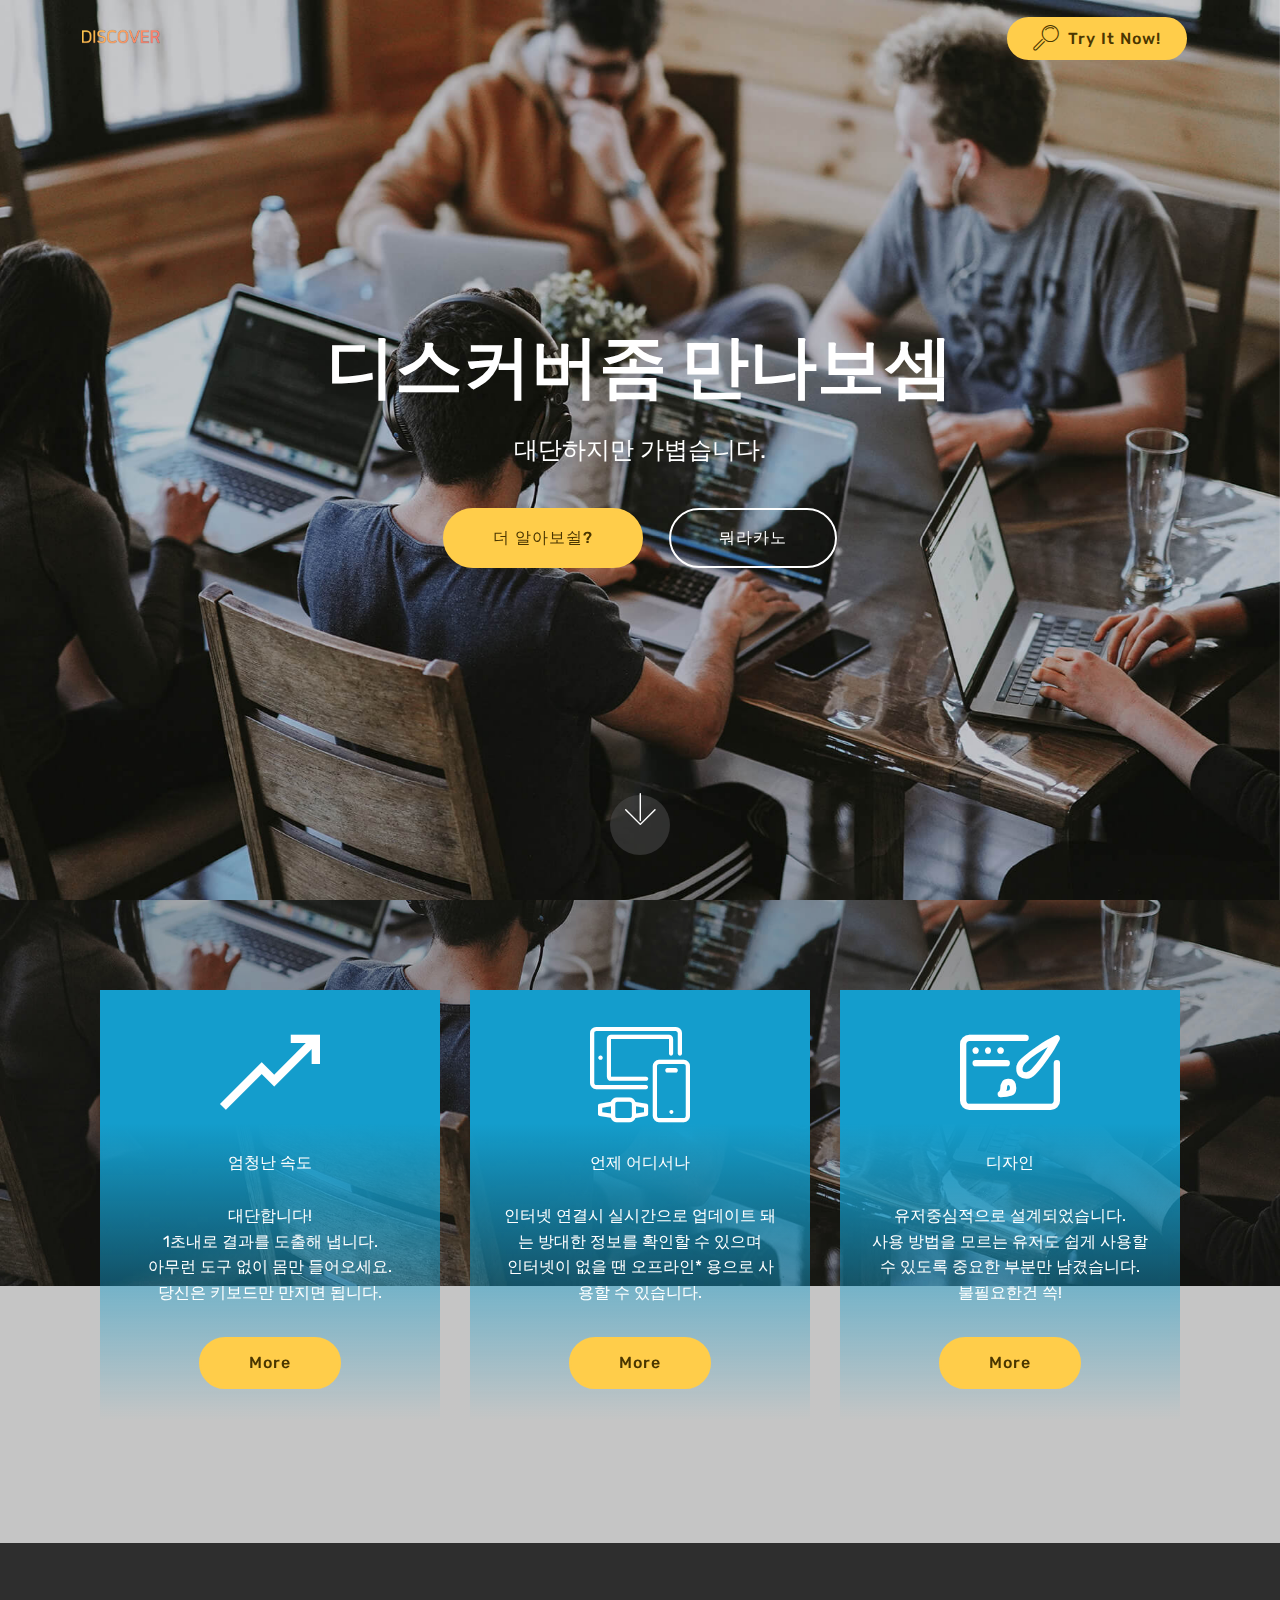
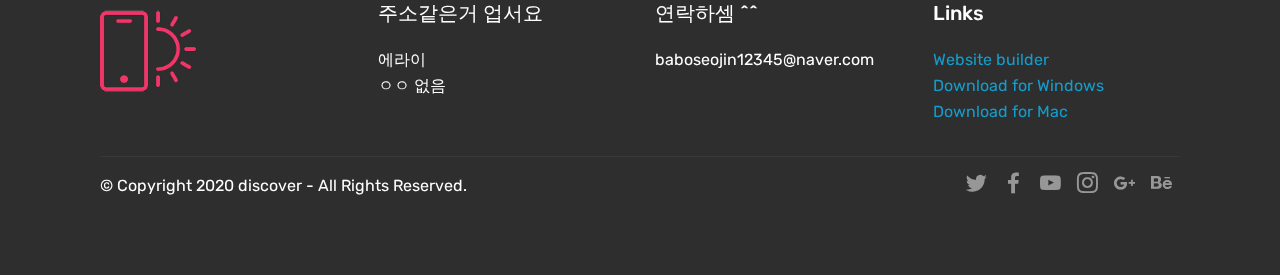
==== commit 6accc854: "create github pages" ====
--- a/index.html
+++ b/index.html
@@ -10,7 +10,7 @@
   <meta name="description" content="디스커버에서 검색하세요.">
   
   
-  <title>디스커버-최상의 검색엔진</title>
+  <title>꿻뚪쉞렣</title>
   <link rel="stylesheet" href="assets/web/assets/mobirise-icons2/mobirise2.css">
   <link rel="stylesheet" href="assets/web/assets/mobirise-icons/mobirise-icons.css">
   <link rel="stylesheet" href="assets/web/assets/mobirise-icons-bold/mobirise-icons-bold.css">
@@ -63,7 +63,7 @@
     </nav>
 </section>
 
-<section class="engine"><a href="https://mobirise.info/e">how to make your own site</a></section><section class="cid-qTkA127IK8 mbr-fullscreen mbr-parallax-background" id="header2-1">
+<section class="engine"><a href="https://mobirise.info/z">best free html templates</a></section><section class="cid-qTkA127IK8 mbr-fullscreen mbr-parallax-background" id="header2-1">
 
     
 
@@ -187,8 +187,7 @@
             <div class="media-container-row mbr-white">
                 <div class="col-sm-6 copyright">
                     <p class="mbr-text mbr-fonts-style display-7">
-                        © Copyright 2017 Mobirise - All Rights Reserved
-                    </p>
+                        © Copyright 2020 discover - All Rights Reserved.</p>
                 </div>
                 <div class="col-md-6">
                     <div class="social-list align-right">
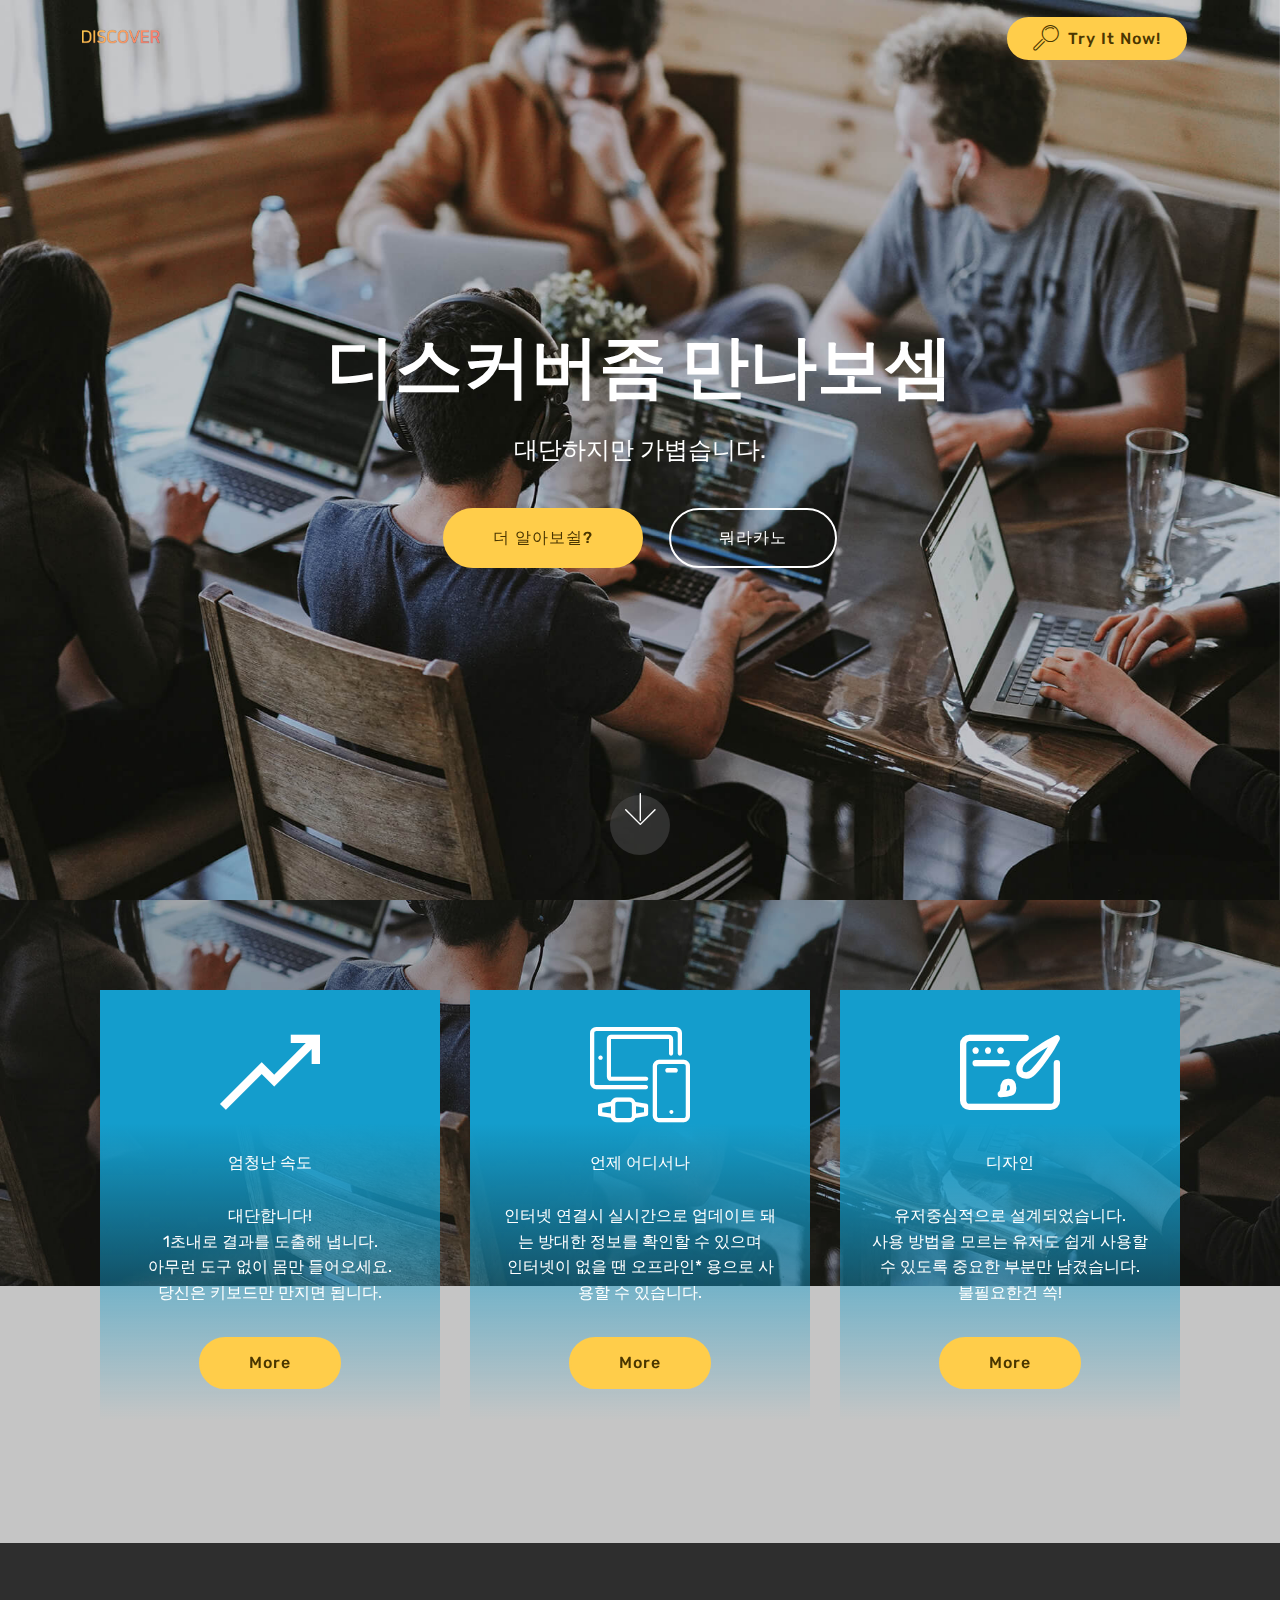
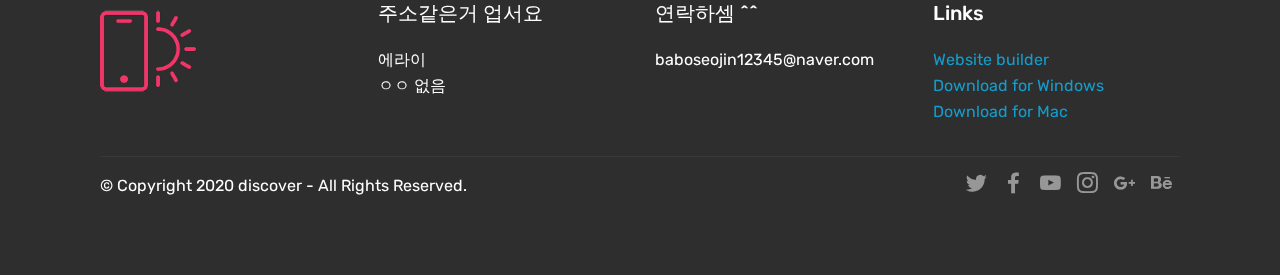
==== commit 4fb2bec4: "create github pages" ====
--- a/index.html
+++ b/index.html
@@ -63,7 +63,7 @@
     </nav>
 </section>
 
-<section class="engine"><a href="https://mobirise.info/z">best free html templates</a></section><section class="cid-qTkA127IK8 mbr-fullscreen mbr-parallax-background" id="header2-1">
+<section class="engine"><a href="https://mobirise.info/e">make your own site</a></section><section class="cid-qTkA127IK8 mbr-fullscreen mbr-parallax-background" id="header2-1">
 
     
 
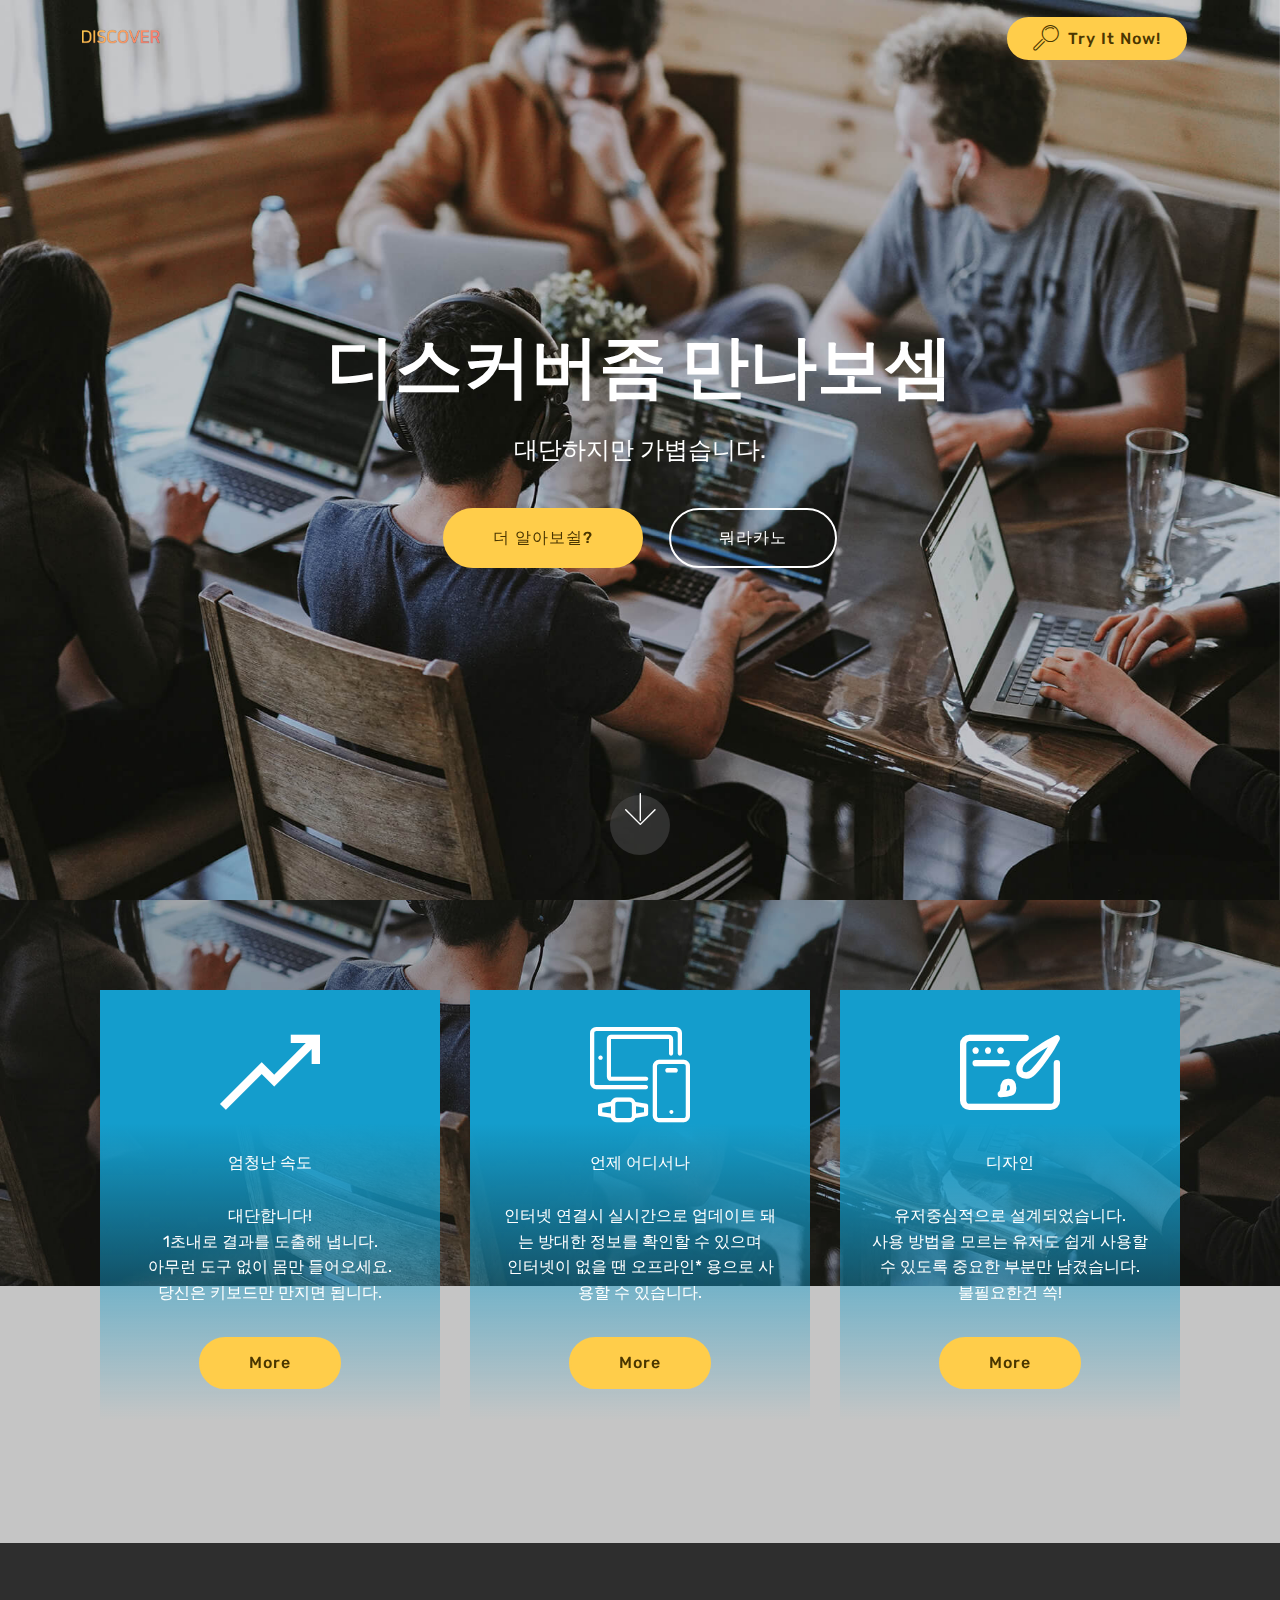
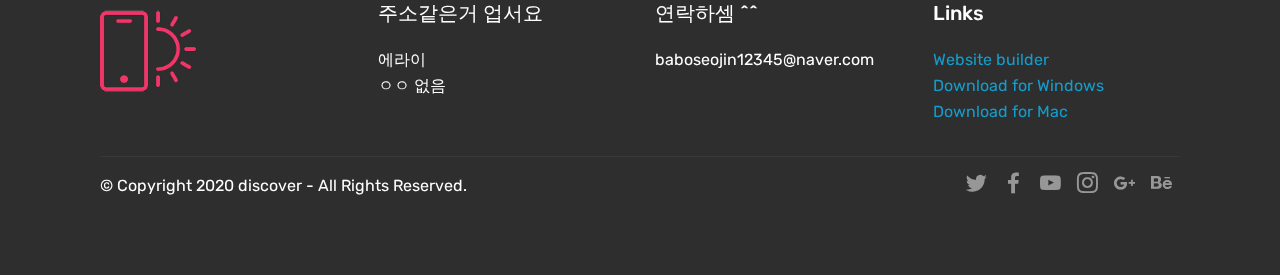
==== commit 7e583c94: "create github pages" ====
--- a/index.html
+++ b/index.html
@@ -10,7 +10,7 @@
   <meta name="description" content="디스커버에서 검색하세요.">
   
   
-  <title>꿻뚪쉞렣</title>
+  <title>baboseojin</title>
   <link rel="stylesheet" href="assets/web/assets/mobirise-icons2/mobirise2.css">
   <link rel="stylesheet" href="assets/web/assets/mobirise-icons/mobirise-icons.css">
   <link rel="stylesheet" href="assets/web/assets/mobirise-icons-bold/mobirise-icons-bold.css">
@@ -63,7 +63,7 @@
     </nav>
 </section>
 
-<section class="engine"><a href="https://mobirise.info/e">make your own site</a></section><section class="cid-qTkA127IK8 mbr-fullscreen mbr-parallax-background" id="header2-1">
+<section class="engine"><a href="https://mobirise.info">Mobirise</a></section><section class="cid-qTkA127IK8 mbr-fullscreen mbr-parallax-background" id="header2-1">
 
     
 
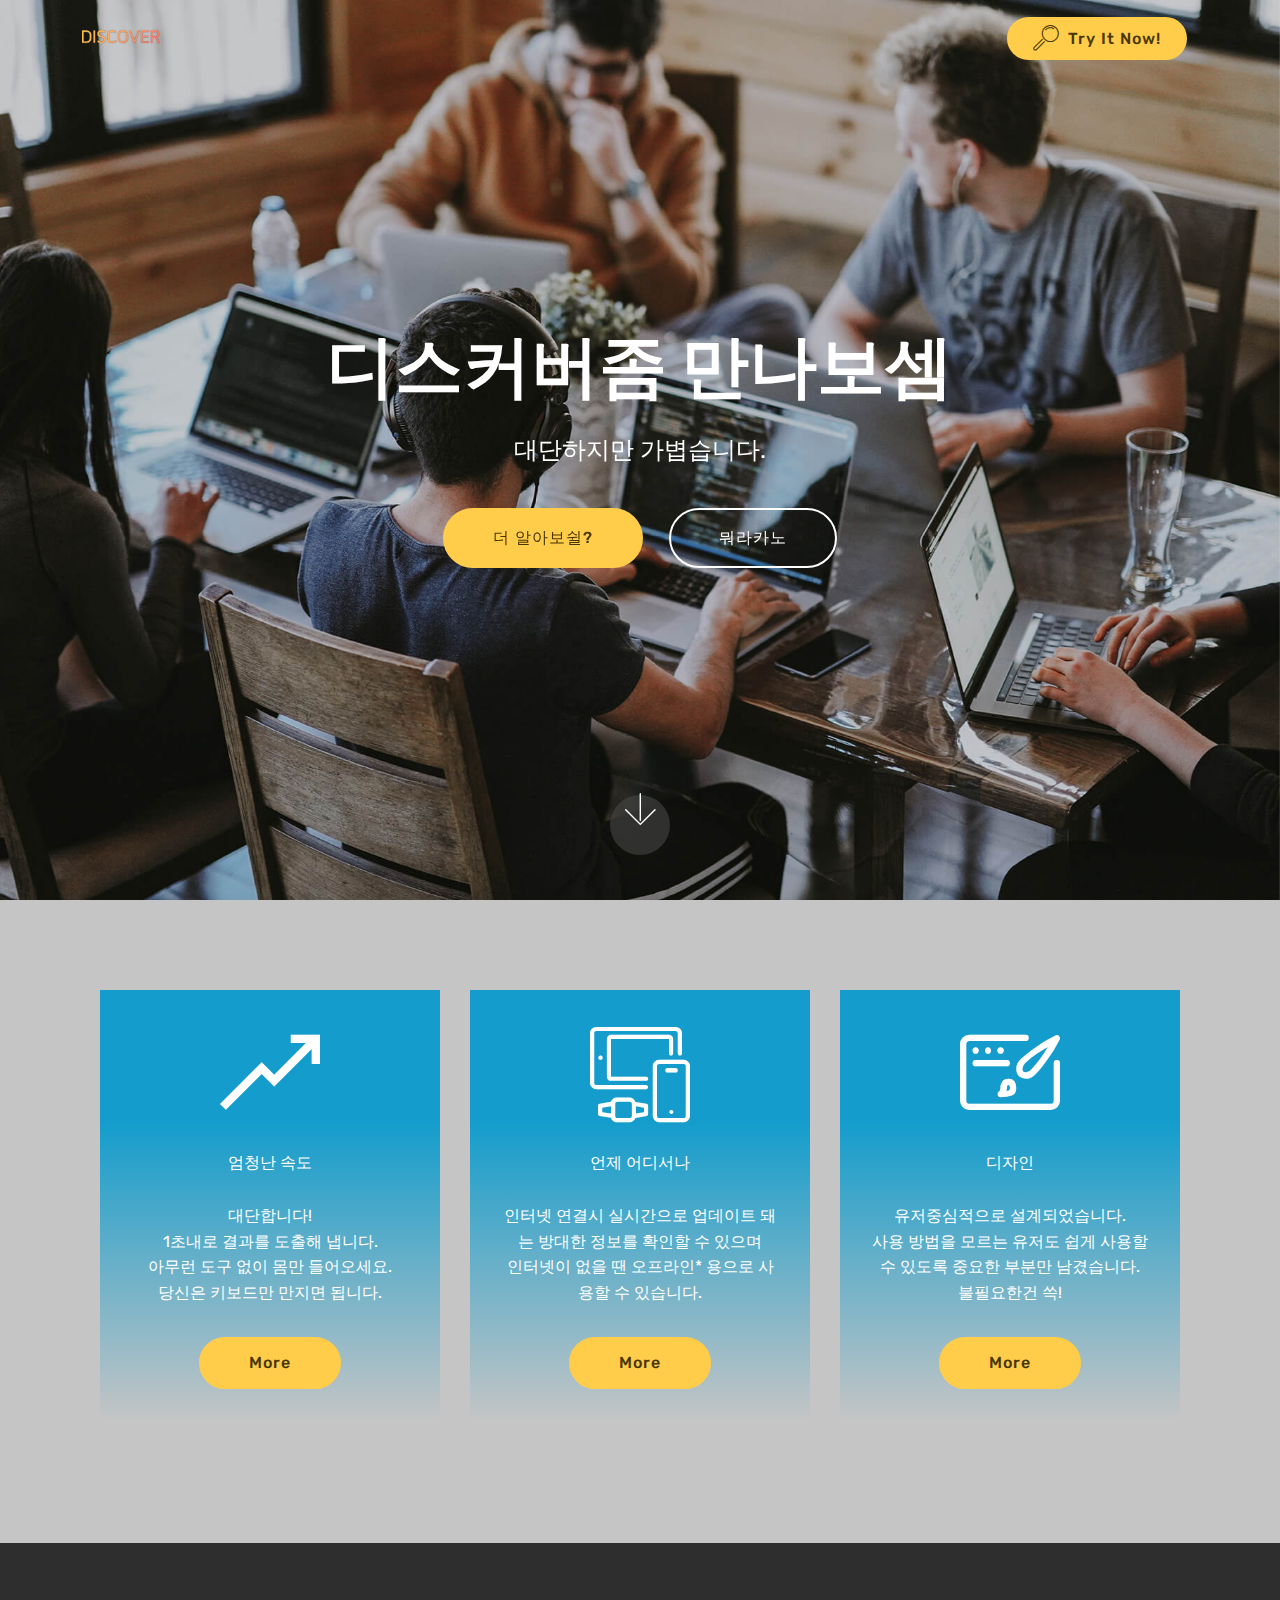
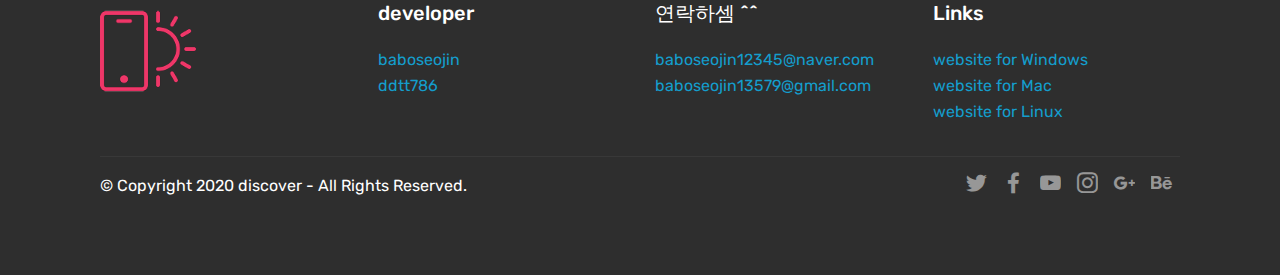
==== commit c9c386b2: "create github pages" ====
--- a/index.html
+++ b/index.html
@@ -10,16 +10,16 @@
   <meta name="description" content="디스커버에서 검색하세요.">
   
   
-  <title>baboseojin</title>
+  <title>baboseo</title>
   <link rel="stylesheet" href="assets/web/assets/mobirise-icons2/mobirise2.css">
   <link rel="stylesheet" href="assets/web/assets/mobirise-icons/mobirise-icons.css">
   <link rel="stylesheet" href="assets/web/assets/mobirise-icons-bold/mobirise-icons-bold.css">
   <link rel="stylesheet" href="assets/bootstrap/css/bootstrap.min.css">
   <link rel="stylesheet" href="assets/bootstrap/css/bootstrap-grid.min.css">
   <link rel="stylesheet" href="assets/bootstrap/css/bootstrap-reboot.min.css">
+  <link rel="stylesheet" href="assets/dropdown/css/style.css">
   <link rel="stylesheet" href="assets/tether/tether.min.css">
   <link rel="stylesheet" href="assets/socicon/css/styles.css">
-  <link rel="stylesheet" href="assets/dropdown/css/style.css">
   <link rel="stylesheet" href="assets/theme/css/style.css">
   <link rel="preload" as="style" href="assets/mobirise/css/mbr-additional.css"><link rel="stylesheet" href="assets/mobirise/css/mbr-additional.css" type="text/css">
   
@@ -63,7 +63,7 @@
     </nav>
 </section>
 
-<section class="engine"><a href="https://mobirise.info">Mobirise</a></section><section class="cid-qTkA127IK8 mbr-fullscreen mbr-parallax-background" id="header2-1">
+<section class="engine"><a href="https://mobirise.info/m">site design templates</a></section><section class="cid-qTkA127IK8 mbr-fullscreen mbr-parallax-background" id="header2-1">
 
     
 
@@ -87,7 +87,7 @@
     </div>
 </section>
 
-<section class="features8 cid-rXIquACyqT mbr-parallax-background" id="features8-6">
+<section class="features8 cid-rXIquACyqT" data-bg-video="https://www.youtube.com/watch?v=MGL047HMxSk" id="features8-6">
 
     
 
@@ -159,22 +159,19 @@
                 </div>
             </div>
             <div class="col-12 col-md-3 mbr-fonts-style display-7">
-                <h5 class="pb-3">
-                    주소같은거 업서요</h5>
-                <p class="mbr-text">에라이<br>ㅇㅇ 없음</p>
+                <h5 class="pb-3">developer</h5>
+                <p class="mbr-text"><a href="https://playentry.org/baboseojin" target="_blank">baboseojin</a><br><a href="https://playentry.org/ddtt786" target="_blank">ddtt786</a></p>
             </div>
             <div class="col-12 col-md-3 mbr-fonts-style display-7">
                 <h5 class="pb-3">연락하셈 ^^</h5>
-                <p class="mbr-text">baboseojin12345@naver.com<br><br></p>
+                <p class="mbr-text"><a href="mailto:baboseojin12345@naver.com">baboseojin12345@naver.com</a><br><a href="mailto:baboseojin13579@gmail.com">baboseojin13579@gmail.com</a><br></p>
             </div>
             <div class="col-12 col-md-3 mbr-fonts-style display-7">
                 <h5 class="pb-3">
                     Links
                 </h5>
-                <p class="mbr-text">
-                    <a class="text-primary" href="https://mobirise.com/">Website builder</a>
-                    <br><a class="text-primary" href="https://mobirise.com/mobirise-free-win.zip">Download for Windows</a>
-                    <br><a class="text-primary" href="https://mobirise.com/mobirise-free-mac.zip">Download for Mac</a>
+                <p class="mbr-text"><a class="text-primary" href="http://naver.me/FGpMExD5" target="_blank">website for Windows</a>
+                    <br><a class="text-primary" href="http://naver.me/FGpMExD5" target="_blank">website for Mac</a><br><a class="text-primary" href="https://mobirise.com/mobirise-free-mac.zip"></a><a href="http://naver.me/FGpMExD5" target="_blank">website for Linux</a><br>
                 </p>
             </div>
         </div>
@@ -232,12 +229,14 @@
   <script src="assets/web/assets/jquery/jquery.min.js"></script>
   <script src="assets/popper/popper.min.js"></script>
   <script src="assets/bootstrap/js/bootstrap.min.js"></script>
-  <script src="assets/tether/tether.min.js"></script>
-  <script src="assets/touchswipe/jquery.touch-swipe.min.js"></script>
-  <script src="assets/parallax/jarallax.min.js"></script>
-  <script src="assets/smoothscroll/smooth-scroll.js"></script>
   <script src="assets/dropdown/js/nav-dropdown.js"></script>
   <script src="assets/dropdown/js/navbar-dropdown.js"></script>
+  <script src="assets/tether/tether.min.js"></script>
+  <script src="assets/parallax/jarallax.min.js"></script>
+  <script src="assets/ytplayer/jquery.mb.ytplayer.min.js"></script>
+  <script src="assets/vimeoplayer/jquery.mb.vimeo_player.js"></script>
+  <script src="assets/smoothscroll/smooth-scroll.js"></script>
+  <script src="assets/touchswipe/jquery.touch-swipe.min.js"></script>
   <script src="assets/theme/js/script.js"></script>
   
   
--- a/assets/mobirise/css/mbr-additional.css
+++ b/assets/mobirise/css/mbr-additional.css
@@ -1097,7 +1097,6 @@
 .cid-rXIquACyqT {
   padding-top: 90px;
   padding-bottom: 90px;
-  background-image: url("../../../assets/images/background4.jpg");
 }
 .cid-rXIquACyqT h4 {
   font-weight: 500;
--- a/assets/mobirise/css/mbr-additional.css
+++ b/assets/mobirise/css/mbr-additional.css
@@ -1097,7 +1097,6 @@
 .cid-rXIquACyqT {
   padding-top: 90px;
   padding-bottom: 90px;
-  background-image: url("../../../assets/images/background4.jpg");
 }
 .cid-rXIquACyqT h4 {
   font-weight: 500;
